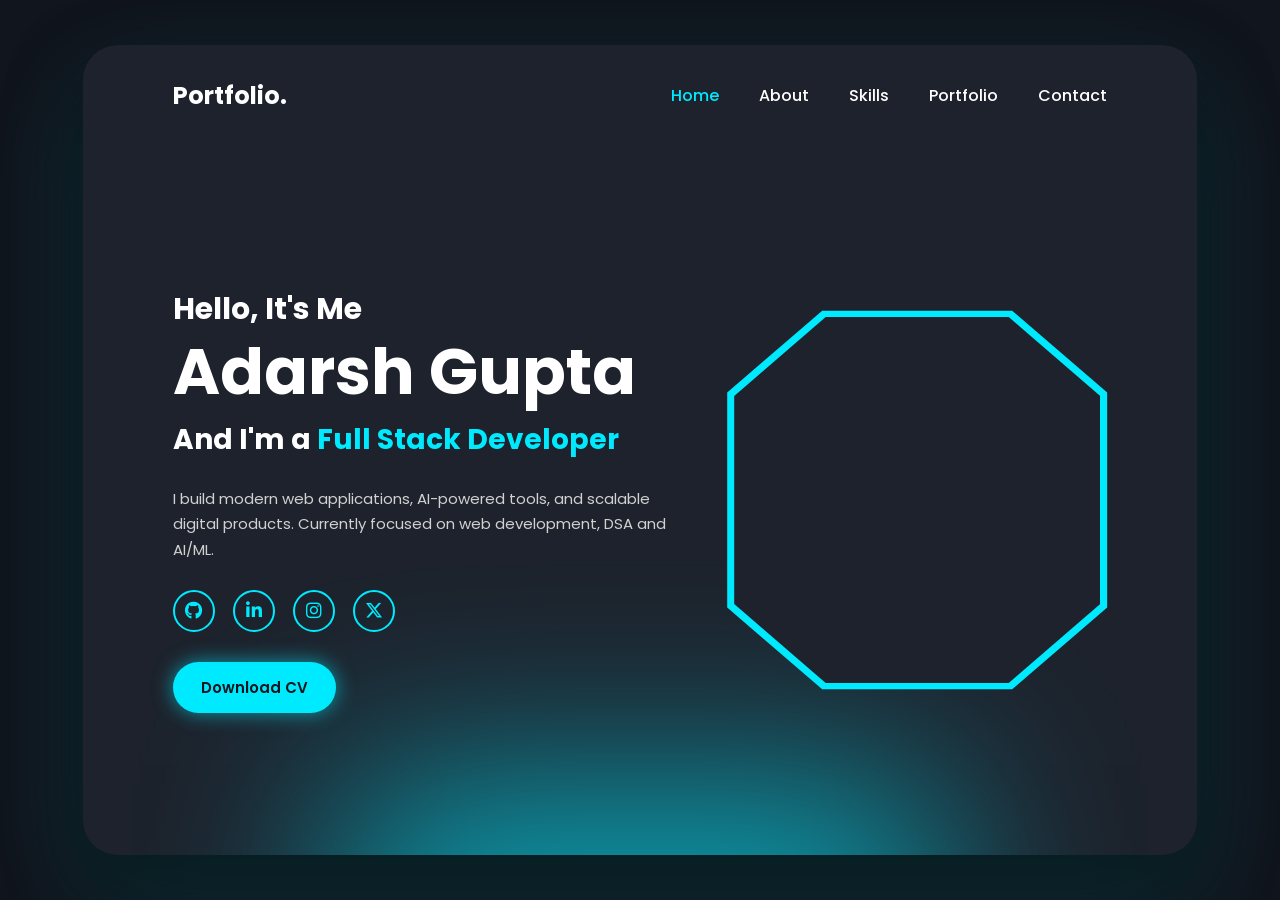
==== index.html @ 7b8e1232 "updated portfolio" ====
<!DOCTYPE html>
<html lang="en">
<head>
    <meta charset="UTF-8">
    <meta name="viewport" content="width=device-width, initial-scale=1.0">

    <title>Adarsh Gupta | Portfolio</title>

    <!-- Font Awesome -->
    <link
        rel="stylesheet"
        href="https://cdnjs.cloudflare.com/ajax/libs/font-awesome/6.5.2/css/all.min.css"
    >

    <!-- Google Font -->
    <link
        href="https://fonts.googleapis.com/css2?family=Poppins:wght@400;500;600;700;800&display=swap"
        rel="stylesheet"
    >

    <style>
        * {
            margin: 0;
            padding: 0;
            box-sizing: border-box;
            scroll-behavior: smooth;
        }

        body {
            font-family: "Poppins", sans-serif;
            background: #11151d;
            color: white;
        }

        /* Main container */

        .container {
            width: 87%;
            max-width: 1350px;
            min-height: 90vh;
            margin: 5vh auto;
            padding: 0 7%;
            border-radius: 35px;
            background: #1d222c;

            box-shadow:
                0 30px 70px rgba(0, 0, 0, 0.5),
                0 40px 100px rgba(0, 238, 255, 0.18);

            position: relative;
            overflow: hidden;
        }

        /* Cyan glow at bottom */

        .container::after {
            content: "";
            position: absolute;
            width: 600px;
            height: 250px;
            bottom: -180px;
            left: 50%;
            transform: translateX(-50%);
            background: #00eaff;
            filter: blur(100px);
            opacity: 0.65;
            pointer-events: none;
        }

        /* Navbar */

        header {
            height: 100px;
            display: flex;
            align-items: center;
            justify-content: space-between;
        }

        .logo {
            font-size: 24px;
            font-weight: 700;
        }

        nav {
            display: flex;
            gap: 40px;
        }

        nav a {
            color: white;
            text-decoration: none;
            font-size: 16px;
            font-weight: 500;
            transition: 0.3s;
        }

        nav a:hover,
        nav a.active {
            color: #00eaff;
        }

        /* Hero */

        .hero {
            min-height: calc(90vh - 100px);
            display: flex;
            align-items: center;
            justify-content: space-between;
            gap: 60px;
            position: relative;
            z-index: 2;
        }

        .hero-text {
            width: 55%;
        }

        .hero-text h3 {
            font-size: 30px;
            margin-bottom: 5px;
        }

        .hero-text h1 {
            font-size: clamp(45px, 5vw, 65px);
            line-height: 1.1;
            margin-bottom: 12px;
        }

        .hero-text h2 {
            font-size: 28px;
            margin-bottom: 25px;
        }

        .cyan {
            color: #00eaff;
        }

        .hero-text p {
            max-width: 600px;
            color: #d1d1d1;
            font-size: 15px;
            line-height: 1.7;
            margin-bottom: 28px;
        }

        /* Social icons */

        .social {
            display: flex;
            gap: 18px;
            margin-bottom: 30px;
        }

        .social a {
            width: 42px;
            height: 42px;
            border: 2px solid #00eaff;
            border-radius: 50%;

            display: flex;
            align-items: center;
            justify-content: center;

            color: #00eaff;
            text-decoration: none;
            font-size: 18px;

            transition: 0.3s;
        }

        .social a:hover {
            background: #00eaff;
            color: #11151d;
            box-shadow: 0 0 20px #00eaff;
            transform: translateY(-4px);
        }

        /* Button */

        .cv-btn {
            display: inline-block;
            padding: 14px 28px;

            border-radius: 30px;
            background: #00eaff;

            color: #11151d;
            text-decoration: none;

            font-weight: 600;
            font-size: 15px;

            box-shadow: 0 0 20px rgba(0, 234, 255, 0.6);

            transition: 0.3s;
        }

        .cv-btn:hover {
            transform: translateY(-3px);
            box-shadow: 0 0 35px rgba(0, 234, 255, 0.9);
        }

        /* Profile */

        .hero-image {
            width: 42%;
            display: flex;
            justify-content: center;
            align-items: center;
        }

        .hexagon {
            width: 380px;
            height: 430px;

            background: #00eaff;

            clip-path: polygon(
                25% 6%,
                75% 6%,
                100% 25%,
                100% 75%,
                75% 94%,
                25% 94%,
                0 75%,
                0 25%
            );

            display: flex;
            justify-content: center;
            align-items: center;

            filter:
                drop-shadow(0 0 15px #00eaff)
                drop-shadow(0 0 35px #00eaff);

            position: relative;
        }

        .hexagon::before {
            content: "";
            position: absolute;
            inset: 7px;

            background: #1d222c;

            clip-path: inherit;
        }

        .hexagon img {
            width: 95%;
            height: 95%;

            object-fit: cover;

            position: relative;
            z-index: 2;

            clip-path: polygon(
                25% 6%,
                75% 6%,
                100% 25%,
                100% 75%,
                75% 94%,
                25% 94%,
                0 75%,
                0 25%
            );
        }

        /* Mobile */

        @media (max-width: 900px) {

            .container {
                width: 94%;
                padding: 0 6%;
                margin: 3vh auto;
            }

            header {
                height: 80px;
            }

            nav {
                gap: 15px;
            }

            nav a {
                font-size: 13px;
            }

            .hero {
                flex-direction: column-reverse;
                justify-content: center;
                text-align: center;
                padding: 40px 0;
            }

            .hero-text {
                width: 100%;
            }

            .hero-image {
                width: 100%;
            }

            .hexagon {
                width: 280px;
                height: 320px;
            }

            .social {
                justify-content: center;
            }

            .hero-text h3 {
                font-size: 24px;
            }

            .hero-text h2 {
                font-size: 22px;
            }
        }

        @media (max-width: 550px) {

            .container {
                min-height: 94vh;
                border-radius: 25px;
            }

            .logo {
                font-size: 20px;
            }

            nav {
                display: none;
            }

            .hero {
                min-height: calc(94vh - 80px);
            }

            .hexagon {
                width: 230px;
                height: 270px;
            }

            .hero-text h1 {
                font-size: 40px;
            }

            .hero-text h3 {
                font-size: 20px;
            }

            .hero-text h2 {
                font-size: 19px;
            }

            .hero-text p {
                font-size: 13px;
            }
        }
    </style>
</head>

<body>

    <div class="container">

        <!-- NAVBAR -->

        <header>
            <div class="logo">
                Portfolio.
            </div>

            <nav>
                <a href="#" class="active">Home</a>
                <a href="#about">About</a>
                <a href="#skills">Skills</a>
                <a href="#portfolio">Portfolio</a>
                <a href="#contact">Contact</a>
            </nav>
        </header>


        <!-- HERO -->

        <section class="hero">

            <div class="hero-text">

                <h3>Hello, It's Me</h3>

                <h1>Adarsh Gupta</h1>

                <h2>
                    And I'm a
                    <span class="cyan">Full Stack Developer</span>
                </h2>

                <p>
                    I build modern web applications, AI-powered tools,
                    and scalable digital products. Currently focused on
                    web development, DSA and AI/ML.
                </p>


                <!-- SOCIAL -->

                <div class="social">

                    <a href="#" target="_blank">
                        <i class="fa-brands fa-github"></i>
                    </a>

                    <a href="#" target="_blank">
                        <i class="fa-brands fa-linkedin-in"></i>
                    </a>

                    <a href="#" target="_blank">
                        <i class="fa-brands fa-instagram"></i>
                    </a>

                    <a href="#" target="_blank">
                        <i class="fa-brands fa-x-twitter"></i>
                    </a>

                </div>


                <!-- CV -->

                <a href="resume.pdf" class="cv-btn" download>
                    Download CV
                </a>

            </div>


            <!-- PROFILE IMAGE -->

            <div class="hero-image">

                <div class="hexagon">

                    <img
                        src="profile.png"
                        alt="Adarsh Gupta"
                    >

                </div>

            </div>

        </section>

    </div>

</body>
</html>
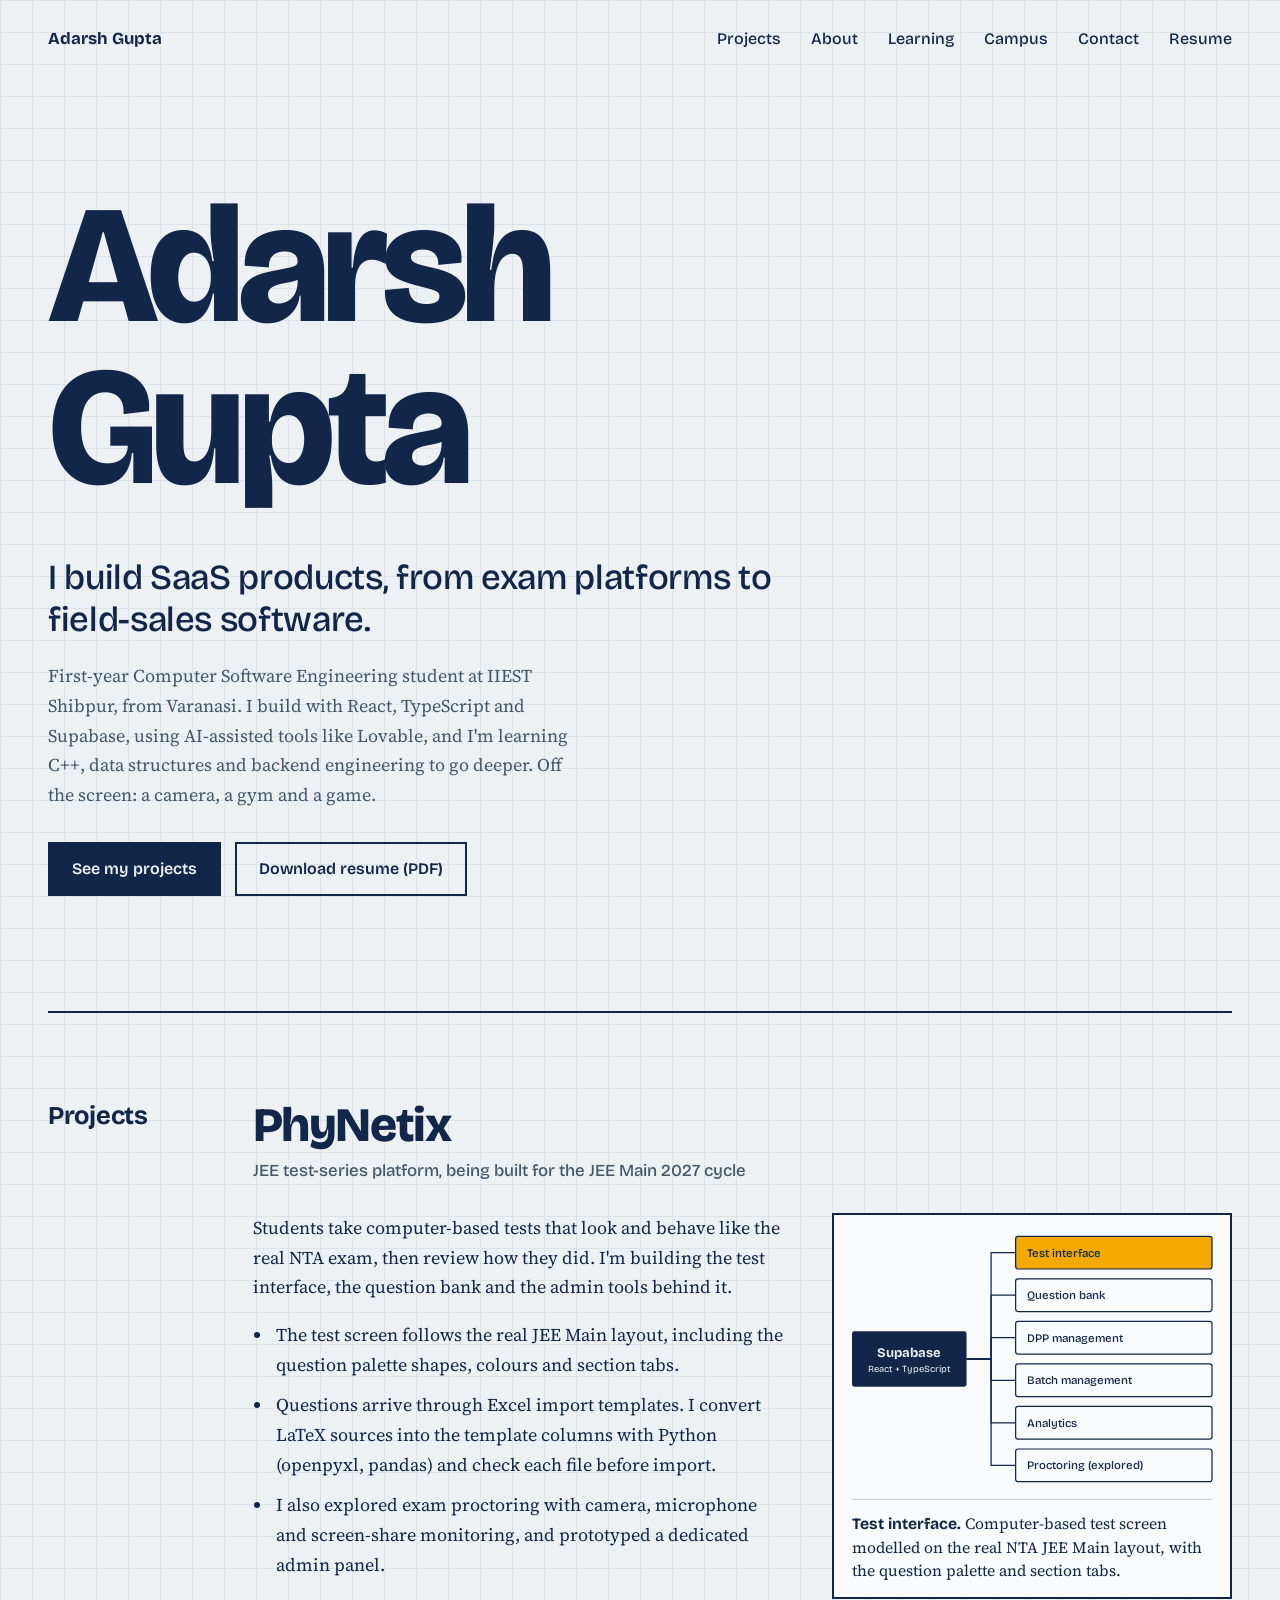
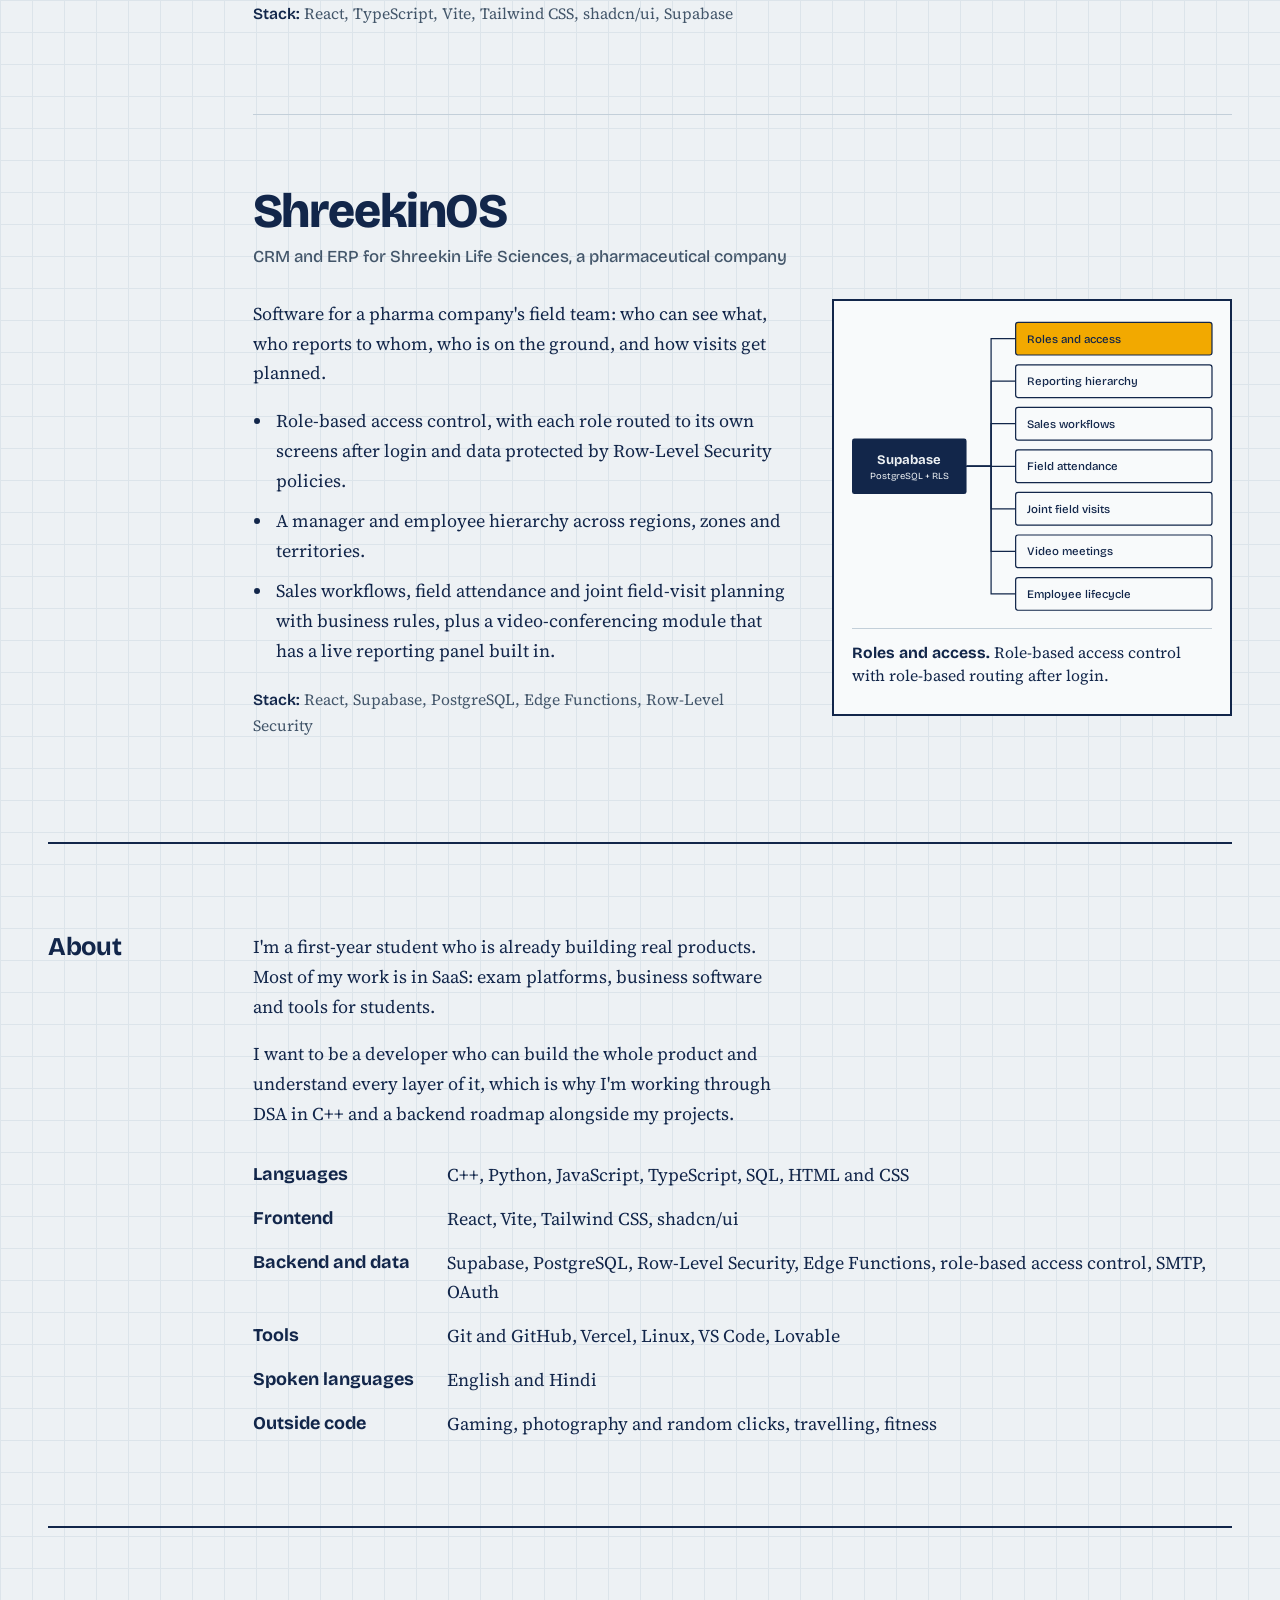
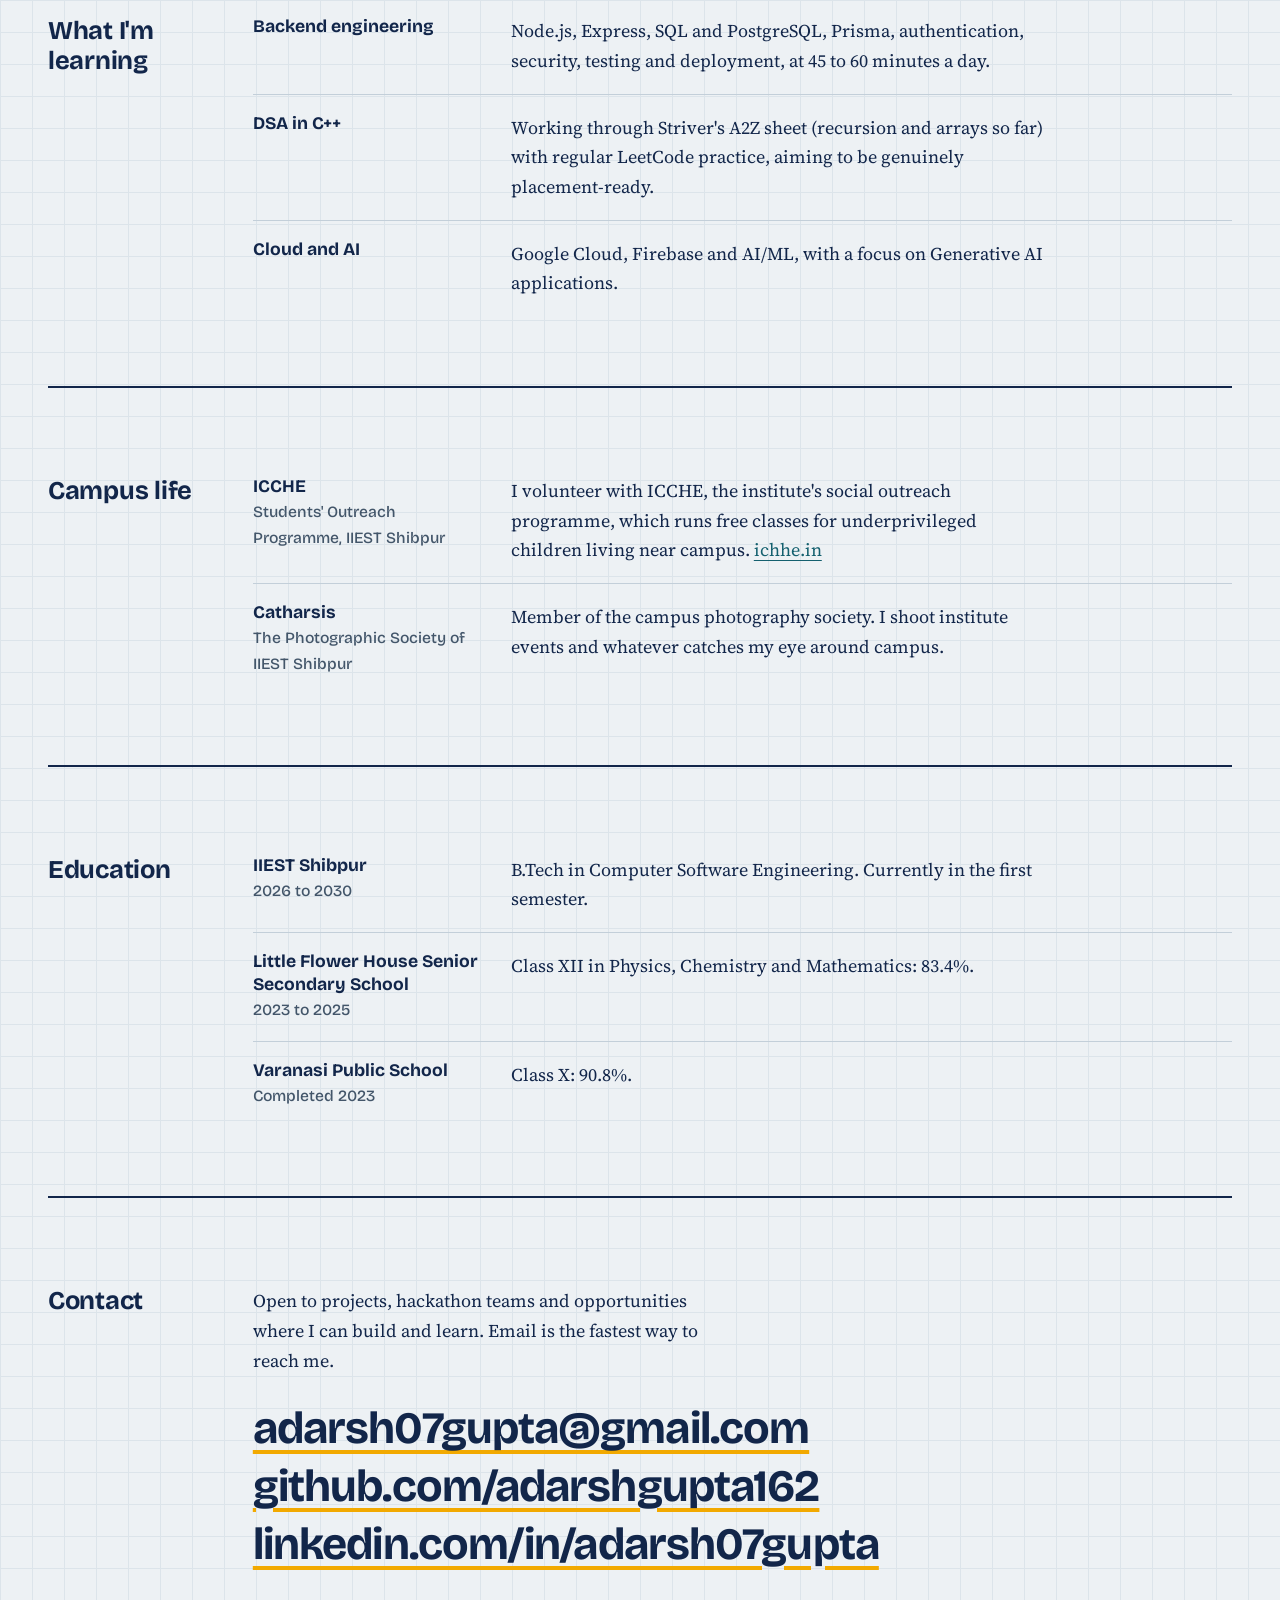
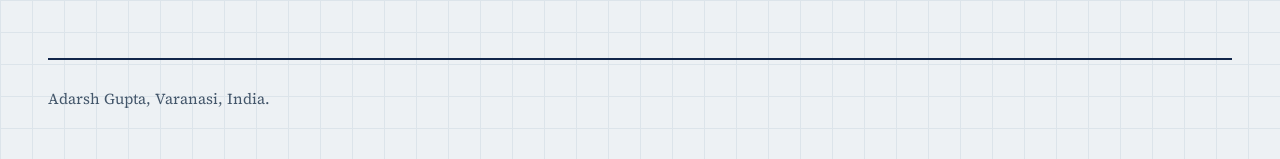
==== commit b2425222: "Update index.html" ====
--- a/index.html
+++ b/index.html
@@ -1,464 +1,391 @@
 <!DOCTYPE html>
 <html lang="en">
 <head>
-    <meta charset="UTF-8">
-    <meta name="viewport" content="width=device-width, initial-scale=1.0">
-
-    <title>Adarsh Gupta | Portfolio</title>
-
-    <!-- Font Awesome -->
-    <link
-        rel="stylesheet"
-        href="https://cdnjs.cloudflare.com/ajax/libs/font-awesome/6.5.2/css/all.min.css"
-    >
-
-    <!-- Google Font -->
-    <link
-        href="https://fonts.googleapis.com/css2?family=Poppins:wght@400;500;600;700;800&display=swap"
-        rel="stylesheet"
-    >
-
-    <style>
-        * {
-            margin: 0;
-            padding: 0;
-            box-sizing: border-box;
-            scroll-behavior: smooth;
-        }
-
-        body {
-            font-family: "Poppins", sans-serif;
-            background: #11151d;
-            color: white;
-        }
-
-        /* Main container */
-
-        .container {
-            width: 87%;
-            max-width: 1350px;
-            min-height: 90vh;
-            margin: 5vh auto;
-            padding: 0 7%;
-            border-radius: 35px;
-            background: #1d222c;
-
-            box-shadow:
-                0 30px 70px rgba(0, 0, 0, 0.5),
-                0 40px 100px rgba(0, 238, 255, 0.18);
-
-            position: relative;
-            overflow: hidden;
-        }
-
-        /* Cyan glow at bottom */
-
-        .container::after {
-            content: "";
-            position: absolute;
-            width: 600px;
-            height: 250px;
-            bottom: -180px;
-            left: 50%;
-            transform: translateX(-50%);
-            background: #00eaff;
-            filter: blur(100px);
-            opacity: 0.65;
-            pointer-events: none;
-        }
-
-        /* Navbar */
-
-        header {
-            height: 100px;
-            display: flex;
-            align-items: center;
-            justify-content: space-between;
-        }
-
-        .logo {
-            font-size: 24px;
-            font-weight: 700;
-        }
-
-        nav {
-            display: flex;
-            gap: 40px;
-        }
-
-        nav a {
-            color: white;
-            text-decoration: none;
-            font-size: 16px;
-            font-weight: 500;
-            transition: 0.3s;
-        }
-
-        nav a:hover,
-        nav a.active {
-            color: #00eaff;
-        }
-
-        /* Hero */
-
-        .hero {
-            min-height: calc(90vh - 100px);
-            display: flex;
-            align-items: center;
-            justify-content: space-between;
-            gap: 60px;
-            position: relative;
-            z-index: 2;
-        }
-
-        .hero-text {
-            width: 55%;
-        }
-
-        .hero-text h3 {
-            font-size: 30px;
-            margin-bottom: 5px;
-        }
-
-        .hero-text h1 {
-            font-size: clamp(45px, 5vw, 65px);
-            line-height: 1.1;
-            margin-bottom: 12px;
-        }
-
-        .hero-text h2 {
-            font-size: 28px;
-            margin-bottom: 25px;
-        }
-
-        .cyan {
-            color: #00eaff;
-        }
-
-        .hero-text p {
-            max-width: 600px;
-            color: #d1d1d1;
-            font-size: 15px;
-            line-height: 1.7;
-            margin-bottom: 28px;
-        }
-
-        /* Social icons */
-
-        .social {
-            display: flex;
-            gap: 18px;
-            margin-bottom: 30px;
-        }
-
-        .social a {
-            width: 42px;
-            height: 42px;
-            border: 2px solid #00eaff;
-            border-radius: 50%;
-
-            display: flex;
-            align-items: center;
-            justify-content: center;
-
-            color: #00eaff;
-            text-decoration: none;
-            font-size: 18px;
-
-            transition: 0.3s;
-        }
-
-        .social a:hover {
-            background: #00eaff;
-            color: #11151d;
-            box-shadow: 0 0 20px #00eaff;
-            transform: translateY(-4px);
-        }
-
-        /* Button */
-
-        .cv-btn {
-            display: inline-block;
-            padding: 14px 28px;
-
-            border-radius: 30px;
-            background: #00eaff;
-
-            color: #11151d;
-            text-decoration: none;
-
-            font-weight: 600;
-            font-size: 15px;
-
-            box-shadow: 0 0 20px rgba(0, 234, 255, 0.6);
-
-            transition: 0.3s;
-        }
-
-        .cv-btn:hover {
-            transform: translateY(-3px);
-            box-shadow: 0 0 35px rgba(0, 234, 255, 0.9);
-        }
-
-        /* Profile */
-
-        .hero-image {
-            width: 42%;
-            display: flex;
-            justify-content: center;
-            align-items: center;
-        }
-
-        .hexagon {
-            width: 380px;
-            height: 430px;
-
-            background: #00eaff;
-
-            clip-path: polygon(
-                25% 6%,
-                75% 6%,
-                100% 25%,
-                100% 75%,
-                75% 94%,
-                25% 94%,
-                0 75%,
-                0 25%
-            );
-
-            display: flex;
-            justify-content: center;
-            align-items: center;
-
-            filter:
-                drop-shadow(0 0 15px #00eaff)
-                drop-shadow(0 0 35px #00eaff);
-
-            position: relative;
-        }
-
-        .hexagon::before {
-            content: "";
-            position: absolute;
-            inset: 7px;
-
-            background: #1d222c;
-
-            clip-path: inherit;
-        }
-
-        .hexagon img {
-            width: 95%;
-            height: 95%;
-
-            object-fit: cover;
-
-            position: relative;
-            z-index: 2;
-
-            clip-path: polygon(
-                25% 6%,
-                75% 6%,
-                100% 25%,
-                100% 75%,
-                75% 94%,
-                25% 94%,
-                0 75%,
-                0 25%
-            );
-        }
-
-        /* Mobile */
-
-        @media (max-width: 900px) {
-
-            .container {
-                width: 94%;
-                padding: 0 6%;
-                margin: 3vh auto;
-            }
-
-            header {
-                height: 80px;
-            }
-
-            nav {
-                gap: 15px;
-            }
-
-            nav a {
-                font-size: 13px;
-            }
-
-            .hero {
-                flex-direction: column-reverse;
-                justify-content: center;
-                text-align: center;
-                padding: 40px 0;
-            }
-
-            .hero-text {
-                width: 100%;
-            }
-
-            .hero-image {
-                width: 100%;
-            }
-
-            .hexagon {
-                width: 280px;
-                height: 320px;
-            }
-
-            .social {
-                justify-content: center;
-            }
-
-            .hero-text h3 {
-                font-size: 24px;
-            }
-
-            .hero-text h2 {
-                font-size: 22px;
-            }
-        }
-
-        @media (max-width: 550px) {
-
-            .container {
-                min-height: 94vh;
-                border-radius: 25px;
-            }
-
-            .logo {
-                font-size: 20px;
-            }
-
-            nav {
-                display: none;
-            }
-
-            .hero {
-                min-height: calc(94vh - 80px);
-            }
-
-            .hexagon {
-                width: 230px;
-                height: 270px;
-            }
-
-            .hero-text h1 {
-                font-size: 40px;
-            }
-
-            .hero-text h3 {
-                font-size: 20px;
-            }
-
-            .hero-text h2 {
-                font-size: 19px;
-            }
-
-            .hero-text p {
-                font-size: 13px;
-            }
-        }
-    </style>
+<meta charset="utf-8">
+<meta name="viewport" content="width=device-width, initial-scale=1">
+<title>Adarsh Gupta | Software developer and SaaS builder</title>
+<meta name="description" content="Adarsh Gupta is a Computer Software Engineering student at IIEST Shibpur who builds SaaS products with React, TypeScript and Supabase.">
+<meta property="og:title" content="Adarsh Gupta | Software developer and SaaS builder">
+<meta property="og:description" content="Exam platforms, field-sales software and campus tools, built with React, TypeScript and Supabase.">
+<meta name="theme-color" content="#EDF1F4">
+<link rel="preconnect" href="https://fonts.googleapis.com">
+<link rel="preconnect" href="https://fonts.gstatic.com" crossorigin>
+<link href="https://fonts.googleapis.com/css2?family=Bricolage+Grotesque:opsz,wght@12..96,300..800&family=Source+Serif+4:ital,opsz,wght@0,8..60,400..700;1,8..60,400&display=swap" rel="stylesheet">
+<style>
+  :root {
+    --paper: #EDF1F4;
+    --paper-2: #F8FAFB;
+    --ink: #12264A;
+    --muted: #43566A;
+    --rule: #C3CFD9;
+    --grid: #DCE4EA;
+    --marigold: #F2A900;
+    --ganga: #14606F;
+    --display: 'Bricolage Grotesque', 'Helvetica Neue', Arial, sans-serif;
+    --body: 'Source Serif 4', Georgia, 'Times New Roman', serif;
+  }
+
+  * { box-sizing: border-box; }
+  html { scroll-behavior: smooth; }
+  @media (prefers-reduced-motion: reduce) { html { scroll-behavior: auto; } }
+
+  body {
+    margin: 0;
+    background-color: var(--paper);
+    background-image:
+      linear-gradient(var(--grid) 1px, transparent 1px),
+      linear-gradient(90deg, var(--grid) 1px, transparent 1px);
+    background-size: 32px 32px;
+    color: var(--ink);
+    font-family: var(--body);
+    font-size: 1.125rem;
+    line-height: 1.65;
+    -webkit-font-smoothing: antialiased;
+  }
+
+  a { color: var(--ganga); text-underline-offset: 0.2em; text-decoration-thickness: 1px; }
+  a:hover { text-decoration-thickness: 2px; }
+  :focus-visible { outline: 3px solid var(--ink); outline-offset: 3px; }
+
+  .skip {
+    position: absolute; left: 12px; top: -60px; z-index: 10;
+    background: var(--ink); color: var(--paper); padding: 10px 16px; font-family: var(--display);
+  }
+  .skip:focus { top: 12px; }
+
+  .wrap { max-width: 1280px; margin: 0 auto; padding-inline: clamp(20px, 5vw, 48px); }
+
+  /* Header */
+  .top { display: flex; justify-content: space-between; align-items: baseline; gap: 24px; padding-block: 22px; flex-wrap: wrap; }
+  .top .mark { font-family: var(--display); font-weight: 700; font-size: 1.05rem; color: var(--ink); text-decoration: none; }
+  .top nav { display: flex; gap: clamp(14px, 3vw, 30px); flex-wrap: wrap; }
+  .top nav a { font-family: var(--display); font-weight: 500; font-size: 1rem; color: var(--ink); text-decoration: none; padding-block: 4px; border-bottom: 2px solid transparent; }
+  .top nav a:hover { border-bottom-color: var(--marigold); }
+
+  /* Hero */
+  .hero { padding-block: clamp(40px, 9vw, 110px) clamp(56px, 9vw, 120px); }
+  h1 {
+    margin: 0; font-family: var(--display); font-weight: 800;
+    font-size: clamp(3.6rem, 14.5vw, 10.5rem); line-height: 0.9; letter-spacing: -0.04em;
+  }
+  h1 .line { display: block; overflow: hidden; padding-bottom: 0.06em; }
+  h1 .line span { display: block; animation: rise 0.9s cubic-bezier(.2,.8,.2,1) both; }
+  h1 .line:nth-child(2) span { animation-delay: 0.12s; }
+  @keyframes rise { from { transform: translateY(105%); } to { transform: none; } }
+  @media (prefers-reduced-motion: reduce) { h1 .line span { animation: none; } }
+
+  .lede { max-width: 34ch; margin: clamp(28px, 4vw, 44px) 0 0; font-family: var(--display); font-weight: 500; font-size: clamp(1.5rem, 3.4vw, 2.2rem); line-height: 1.2; letter-spacing: -0.01em; }
+  .sub { max-width: 60ch; margin: 20px 0 0; color: var(--muted); }
+  .actions { display: flex; gap: 14px; flex-wrap: wrap; margin-top: 32px; }
+  .btn { font-family: var(--display); font-weight: 600; font-size: 1rem; padding: 12px 22px; text-decoration: none; border: 2px solid var(--ink); }
+  .btn.solid { background: var(--ink); color: var(--paper); }
+  .btn.solid:hover { background: var(--marigold); color: var(--ink); border-color: var(--ink); }
+  .btn.line { background: transparent; color: var(--ink); }
+  .btn.line:hover { background: var(--paper-2); }
+
+  /* Sections */
+  .sec { display: grid; grid-template-columns: 160px minmax(0, 1fr); gap: clamp(24px, 3.5vw, 48px); padding-block: clamp(48px, 7vw, 88px); border-top: 2px solid var(--ink); }
+  h2 { margin: 0; font-family: var(--display); font-weight: 700; font-size: 1.6rem; line-height: 1.15; letter-spacing: -0.01em; }
+  @media (max-width: 820px) { .sec { grid-template-columns: 1fr; gap: 20px; } }
+
+  /* Projects */
+  .proj + .proj { margin-top: clamp(40px, 6vw, 72px); padding-top: clamp(40px, 6vw, 72px); border-top: 1px solid var(--rule); }
+  .proj-head h3 { margin: 0; font-family: var(--display); font-weight: 800; font-size: clamp(2rem, 4.5vw, 3rem); line-height: 1; letter-spacing: -0.03em; }
+  .proj-head p { margin: 8px 0 0; font-family: var(--display); font-weight: 500; color: var(--muted); font-size: 1.05rem; }
+  .proj-body { display: grid; grid-template-columns: minmax(0, 1fr) minmax(0, 400px); gap: clamp(28px, 3.5vw, 44px); margin-top: 28px; align-items: start; }
+  @media (max-width: 1100px) { .proj-body { grid-template-columns: 1fr; } .map { max-width: 480px; } }
+  .proj-body p { margin: 0 0 1em; max-width: 60ch; }
+  .proj-body ul.points { margin: 0 0 1.2em; padding-left: 1.1em; max-width: 60ch; }
+  .proj-body ul.points li { margin-bottom: 0.6em; padding-left: 0.2em; }
+  .stack { font-size: 0.98rem; color: var(--muted); margin: 0; }
+  .stack b { font-family: var(--display); font-weight: 600; color: var(--ink); }
+
+  /* Module maps */
+  .map { margin: 0; background: var(--paper-2); border: 2px solid var(--ink); padding: 18px 18px 14px; }
+  .map svg { display: block; width: 100%; height: auto; overflow: visible; }
+  .map .link { fill: none; stroke: var(--ink); stroke-width: 1.5; }
+  .map .core rect { fill: var(--ink); }
+  .map .core text { fill: var(--paper); font-family: var(--display); }
+  .map .mod { cursor: pointer; }
+  .map .mod rect { fill: var(--paper-2); stroke: var(--ink); stroke-width: 1.5; }
+  .map .mod text { fill: var(--ink); font-family: var(--display); font-weight: 500; font-size: 14px; pointer-events: none; }
+  .map .mod:hover rect { fill: #FFF1CC; }
+  .map .mod[aria-pressed="true"] rect { fill: var(--marigold); }
+  .map .mod:focus-visible { outline: none; }
+  .map .mod:focus-visible rect { stroke-width: 4; }
+  .map-note { margin: 14px 0 0; padding-top: 12px; border-top: 1px solid var(--rule); font-size: 0.98rem; line-height: 1.5; min-height: 4.6em; }
+  .map-note b { font-family: var(--display); font-weight: 700; }
+  .map-list { margin: 0; padding-left: 1.1em; font-size: 0.98rem; }
+  .map.enhanced .map-list { display: none; }
+
+  /* About */
+  .about p { margin: 0 0 1em; max-width: 60ch; }
+  dl.facts { margin: 32px 0 0; display: grid; grid-template-columns: minmax(120px, 170px) minmax(0, 1fr); gap: 14px 24px; }
+  dl.facts dt { font-family: var(--display); font-weight: 700; }
+  dl.facts dd { margin: 0; }
+  @media (max-width: 560px) { dl.facts { grid-template-columns: 1fr; gap: 2px; } dl.facts dd { margin-bottom: 14px; } }
+
+  /* Learning + Education */
+  .rows { list-style: none; margin: 0; padding: 0; }
+  .rows li { display: grid; grid-template-columns: minmax(150px, 230px) minmax(0, 1fr); gap: 8px 28px; padding-block: 18px; border-bottom: 1px solid var(--rule); }
+  .rows li:first-child { padding-top: 0; }
+  .rows li:last-child { border-bottom: 0; padding-bottom: 0; }
+  .rows h3 { margin: 0; font-family: var(--display); font-weight: 700; font-size: 1.1rem; line-height: 1.3; }
+  .rows p { margin: 0; max-width: 60ch; }
+  .rows .when { display: block; font-family: var(--display); font-weight: 500; color: var(--muted); font-size: 0.98rem; }
+  @media (max-width: 640px) { .rows li { grid-template-columns: 1fr; } }
+  .edu-block + .edu-block { margin-top: 0; }
+
+  /* Contact */
+  .contact p { margin: 0 0 28px; max-width: 50ch; }
+  .contact ul { list-style: none; margin: 0; padding: 0; display: grid; gap: 6px; }
+  .contact a { font-family: var(--display); font-weight: 700; font-size: clamp(1.6rem, 4.6vw, 2.8rem); letter-spacing: -0.02em; line-height: 1.15; color: var(--ink); text-decoration-color: var(--marigold); text-decoration-thickness: 4px; text-underline-offset: 0.16em; overflow-wrap: anywhere; }
+  .contact a:hover { color: var(--ganga); }
+
+  footer { border-top: 2px solid var(--ink); padding-block: 26px 48px; color: var(--muted); font-size: 0.95rem; }
+</style>
 </head>
-
 <body>
-
-    <div class="container">
-
-        <!-- NAVBAR -->
-
-        <header>
-            <div class="logo">
-                Portfolio.
+<a class="skip" href="#main">Skip to content</a>
+
+<div class="wrap">
+  <header class="top">
+    <a class="mark" href="#top">Adarsh Gupta</a>
+    <nav aria-label="Primary">
+      <a href="#projects">Projects</a>
+      <a href="#about">About</a>
+      <a href="#learning">Learning</a>
+      <a href="#campus">Campus</a>
+      <a href="#contact">Contact</a>
+      <a href="Adarsh_Gupta_Resume.pdf">Resume</a>
+    </nav>
+  </header>
+
+  <main id="main">
+    <section class="hero" id="top">
+      <h1 aria-label="Adarsh Gupta">
+        <span class="line" aria-hidden="true"><span>Adarsh</span></span>
+        <span class="line" aria-hidden="true"><span>Gupta</span></span>
+      </h1>
+      <p class="lede">I build SaaS products, from exam platforms to field-sales software.</p>
+      <p class="sub">First-year Computer Software Engineering student at IIEST Shibpur, from Varanasi. I build with React, TypeScript and Supabase, using AI-assisted tools like Lovable, and I'm learning C++, data structures and backend engineering to go deeper. Off the screen: a camera, a gym and a game.</p>
+      <div class="actions">
+        <a class="btn solid" href="#projects">See my projects</a>
+        <a class="btn line" href="Adarsh_Gupta_Resume.pdf">Download resume (PDF)</a>
+      </div>
+    </section>
+
+    <section class="sec" id="projects" aria-labelledby="h-projects">
+      <h2 id="h-projects">Projects</h2>
+      <div>
+
+        <article class="proj">
+          <header class="proj-head">
+            <h3>PhyNetix</h3>
+            <p>JEE test-series platform, being built for the JEE Main 2027 cycle</p>
+          </header>
+          <div class="proj-body">
+            <div>
+              <p>Students take computer-based tests that look and behave like the real NTA exam, then review how they did. I'm building the test interface, the question bank and the admin tools behind it.</p>
+              <ul class="points">
+                <li>The test screen follows the real JEE Main layout, including the question palette shapes, colours and section tabs.</li>
+                <li>Questions arrive through Excel import templates. I convert LaTeX sources into the template columns with Python (openpyxl, pandas) and check each file before import.</li>
+                <li>I also explored exam proctoring with camera, microphone and screen-share monitoring, and prototyped a dedicated admin panel.</li>
+              </ul>
+              <p class="stack"><b>Stack:</b> React, TypeScript, Vite, Tailwind CSS, shadcn/ui, Supabase</p>
             </div>
-
-            <nav>
-                <a href="#" class="active">Home</a>
-                <a href="#about">About</a>
-                <a href="#skills">Skills</a>
-                <a href="#portfolio">Portfolio</a>
-                <a href="#contact">Contact</a>
-            </nav>
-        </header>
-
-
-        <!-- HERO -->
-
-        <section class="hero">
-
-            <div class="hero-text">
-
-                <h3>Hello, It's Me</h3>
-
-                <h1>Adarsh Gupta</h1>
-
-                <h2>
-                    And I'm a
-                    <span class="cyan">Full Stack Developer</span>
-                </h2>
-
-                <p>
-                    I build modern web applications, AI-powered tools,
-                    and scalable digital products. Currently focused on
-                    web development, DSA and AI/ML.
-                </p>
-
-
-                <!-- SOCIAL -->
-
-                <div class="social">
-
-                    <a href="#" target="_blank">
-                        <i class="fa-brands fa-github"></i>
-                    </a>
-
-                    <a href="#" target="_blank">
-                        <i class="fa-brands fa-linkedin-in"></i>
-                    </a>
-
-                    <a href="#" target="_blank">
-                        <i class="fa-brands fa-instagram"></i>
-                    </a>
-
-                    <a href="#" target="_blank">
-                        <i class="fa-brands fa-x-twitter"></i>
-                    </a>
-
-                </div>
-
-
-                <!-- CV -->
-
-                <a href="resume.pdf" class="cv-btn" download>
-                    Download CV
-                </a>
-
+            <figure class="map" data-core="Supabase" data-sub="React + TypeScript" aria-label="Module map for PhyNetix">
+              <ul class="map-list">
+                <li data-name="Test interface">Computer-based test screen modelled on the real NTA JEE Main layout, with the question palette and section tabs.</li>
+                <li data-name="Question bank">Questions are bulk-imported from Excel templates covering Physics, Chemistry and Mathematics.</li>
+                <li data-name="DPP management">Management of daily practice problems (DPPs).</li>
+                <li data-name="Batch management">Organises students into batches.</li>
+                <li data-name="Analytics">Performance analytics built from test attempts.</li>
+                <li data-name="Proctoring (explored)">Explored camera, microphone and screen-share monitoring with event logging for exams.</li>
+              </ul>
+              <figcaption class="map-note"></figcaption>
+            </figure>
+          </div>
+        </article>
+
+        <article class="proj">
+          <header class="proj-head">
+            <h3>ShreekinOS</h3>
+            <p>CRM and ERP for Shreekin Life Sciences, a pharmaceutical company</p>
+          </header>
+          <div class="proj-body">
+            <div>
+              <p>Software for a pharma company's field team: who can see what, who reports to whom, who is on the ground, and how visits get planned.</p>
+              <ul class="points">
+                <li>Role-based access control, with each role routed to its own screens after login and data protected by Row-Level Security policies.</li>
+                <li>A manager and employee hierarchy across regions, zones and territories.</li>
+                <li>Sales workflows, field attendance and joint field-visit planning with business rules, plus a video-conferencing module that has a live reporting panel built in.</li>
+              </ul>
+              <p class="stack"><b>Stack:</b> React, Supabase, PostgreSQL, Edge Functions, Row-Level Security</p>
             </div>
-
-
-            <!-- PROFILE IMAGE -->
-
-            <div class="hero-image">
-
-                <div class="hexagon">
-
-                    <img
-                        src="profile.png"
-                        alt="Adarsh Gupta"
-                    >
-
-                </div>
-
-            </div>
-
-        </section>
-
-    </div>
-
+            <figure class="map" data-core="Supabase" data-sub="PostgreSQL + RLS" aria-label="Module map for ShreekinOS">
+              <ul class="map-list">
+                <li data-name="Roles and access">Role-based access control with role-based routing after login.</li>
+                <li data-name="Reporting hierarchy">Managers and employees organised across regions, zones and territories.</li>
+                <li data-name="Sales workflows">Sales workflows for field representatives.</li>
+                <li data-name="Field attendance">Attendance tracking for field employees.</li>
+                <li data-name="Joint field visits">Planning of joint visits between managers and field staff, with business rules.</li>
+                <li data-name="Video meetings">Video-conferencing module with an embedded real-time reporting panel.</li>
+                <li data-name="Employee lifecycle">Employee lifecycle features, including termination.</li>
+              </ul>
+              <figcaption class="map-note"></figcaption>
+            </figure>
+          </div>
+        </article>
+
+      </div>
+    </section>
+
+    <section class="sec about" id="about" aria-labelledby="h-about">
+      <h2 id="h-about">About</h2>
+      <div>
+        <p>I'm a first-year student who is already building real products. Most of my work is in SaaS: exam platforms, business software and tools for students.</p>
+        <p>I want to be a developer who can build the whole product and understand every layer of it, which is why I'm working through DSA in C++ and a backend roadmap alongside my projects.</p>
+        <dl class="facts">
+          <dt>Languages</dt><dd>C++, Python, JavaScript, TypeScript, SQL, HTML and CSS</dd>
+          <dt>Frontend</dt><dd>React, Vite, Tailwind CSS, shadcn/ui</dd>
+          <dt>Backend and data</dt><dd>Supabase, PostgreSQL, Row-Level Security, Edge Functions, role-based access control, SMTP, OAuth</dd>
+          <dt>Tools</dt><dd>Git and GitHub, Vercel, Linux, VS Code, Lovable</dd>
+          <dt>Spoken languages</dt><dd>English and Hindi</dd>
+          <dt>Outside code</dt><dd>Gaming, photography and random clicks, travelling, fitness</dd>
+        </dl>
+      </div>
+    </section>
+
+    <section class="sec" id="learning" aria-labelledby="h-learning">
+      <h2 id="h-learning">What I'm learning</h2>
+      <ul class="rows">
+        <li>
+          <h3>Backend engineering</h3>
+          <p>Node.js, Express, SQL and PostgreSQL, Prisma, authentication, security, testing and deployment, at 45 to 60 minutes a day.</p>
+        </li>
+        <li>
+          <h3>DSA in C++</h3>
+          <p>Working through Striver's A2Z sheet (recursion and arrays so far) with regular LeetCode practice, aiming to be genuinely placement-ready.</p>
+        </li>
+        <li>
+          <h3>Cloud and AI</h3>
+          <p>Google Cloud, Firebase and AI/ML, with a focus on Generative AI applications.</p>
+        </li>
+      </ul>
+    </section>
+
+    <section class="sec" id="campus" aria-labelledby="h-campus">
+      <h2 id="h-campus">Campus life</h2>
+      <ul class="rows">
+        <li>
+          <div><h3>ICCHE</h3><span class="when">Students' Outreach Programme, IIEST Shibpur</span></div>
+          <p>I volunteer with ICCHE, the institute's social outreach programme, which runs free classes for underprivileged children living near campus. <a href="https://www.icche.in/" rel="noopener">ichhe.in</a></p>
+        </li>
+        <li>
+          <div><h3>Catharsis</h3><span class="when">The Photographic Society of IIEST Shibpur</span></div>
+          <p>Member of the campus photography society. I shoot institute events and whatever catches my eye around campus.</p>
+        </li>
+      </ul>
+    </section>
+
+    <section class="sec" id="education" aria-labelledby="h-edu">
+      <h2 id="h-edu">Education</h2>
+      <ul class="rows">
+        <li>
+          <div><h3>IIEST Shibpur</h3><span class="when">2026 to 2030</span></div>
+          <p>B.Tech in Computer Software Engineering. Currently in the first semester.</p>
+        </li>
+        <li>
+          <div><h3>Little Flower House Senior Secondary School</h3><span class="when">2023 to 2025</span></div>
+          <p>Class XII in Physics, Chemistry and Mathematics: 83.4%.</p>
+        </li>
+        <li>
+          <div><h3>Varanasi Public School</h3><span class="when">Completed 2023</span></div>
+          <p>Class X: 90.8%.</p>
+        </li>
+      </ul>
+    </section>
+
+    <section class="sec contact" id="contact" aria-labelledby="h-contact">
+      <h2 id="h-contact">Contact</h2>
+      <div>
+        <p>Open to projects, hackathon teams and opportunities where I can build and learn. Email is the fastest way to reach me.</p>
+        <ul>
+          <li><a href="mailto:adarsh07gupta@gmail.com">adarsh07gupta@gmail.com</a></li>
+          <li><a href="https://github.com/adarshgupta162" rel="noopener">github.com/adarshgupta162</a></li>
+          <li><a href="https://www.linkedin.com/in/adarsh07gupta" rel="noopener">linkedin.com/in/adarsh07gupta</a></li>
+        </ul>
+      </div>
+    </section>
+  </main>
+
+  <footer>Adarsh Gupta, Varanasi, India.</footer>
+</div>
+
+<script>
+(function () {
+  var NS = 'http://www.w3.org/2000/svg';
+  function el(name, attrs, text) {
+    var n = document.createElementNS(NS, name);
+    for (var k in attrs) n.setAttribute(k, attrs[k]);
+    if (text != null) n.textContent = text;
+    return n;
+  }
+
+  document.querySelectorAll('.map').forEach(function (map) {
+    var items = Array.prototype.map.call(map.querySelectorAll('.map-list li'), function (li) {
+      return { name: li.getAttribute('data-name'), note: li.textContent.trim() };
+    });
+    var note = map.querySelector('.map-note');
+
+    var rowH = 52, boxH = 40, pad = 4;
+    var W = 440, H = items.length * rowH - (rowH - boxH) + pad * 2;
+    var coreW = 140, coreH = 68, modX = 200, modW = 240, midX = 170;
+    var cy = H / 2;
+
+    var svg = el('svg', { viewBox: '0 0 ' + W + ' ' + H, role: 'group', 'aria-label': 'Modules. Select one to read what it does.' });
+
+    items.forEach(function (it, i) {
+      var y = pad + i * rowH, my = y + boxH / 2;
+      svg.appendChild(el('path', { 'class': 'link', d: 'M' + coreW + ' ' + cy + ' H' + midX + ' V' + my + ' H' + modX }));
+    });
+
+    var core = el('g', { 'class': 'core' });
+    core.appendChild(el('rect', { x: 0, y: cy - coreH / 2, width: coreW, height: coreH, rx: 3 }));
+    core.appendChild(el('text', { x: coreW / 2, y: cy - 3, 'text-anchor': 'middle', 'font-size': 16, 'font-weight': 700 }, map.getAttribute('data-core')));
+    core.appendChild(el('text', { x: coreW / 2, y: cy + 16, 'text-anchor': 'middle', 'font-size': 11.5, 'font-weight': 400 }, map.getAttribute('data-sub')));
+    svg.appendChild(core);
+
+    var buttons = [];
+    function select(i) {
+      buttons.forEach(function (b, j) { b.setAttribute('aria-pressed', j === i ? 'true' : 'false'); });
+      note.innerHTML = '';
+      var b = document.createElement('b');
+      b.textContent = items[i].name + '. ';
+      note.appendChild(b);
+      note.appendChild(document.createTextNode(items[i].note));
+    }
+
+    items.forEach(function (it, i) {
+      var y = pad + i * rowH;
+      var g = el('g', { 'class': 'mod', role: 'button', tabindex: 0, 'aria-pressed': 'false', 'aria-label': it.name });
+      g.appendChild(el('rect', { x: modX, y: y, width: modW, height: boxH, rx: 3 }));
+      g.appendChild(el('text', { x: modX + 14, y: y + boxH / 2 + 5 }, it.name));
+      g.addEventListener('click', function () { select(i); });
+      g.addEventListener('keydown', function (e) {
+        if (e.key === 'Enter' || e.key === ' ') { e.preventDefault(); select(i); }
+      });
+      buttons.push(g);
+      svg.appendChild(g);
+    });
+
+    map.insertBefore(svg, note);
+    note.setAttribute('aria-live', 'polite');
+    map.classList.add('enhanced');
+    select(0);
+  });
+})();
+</script>
 </body>
-</html>+</html>
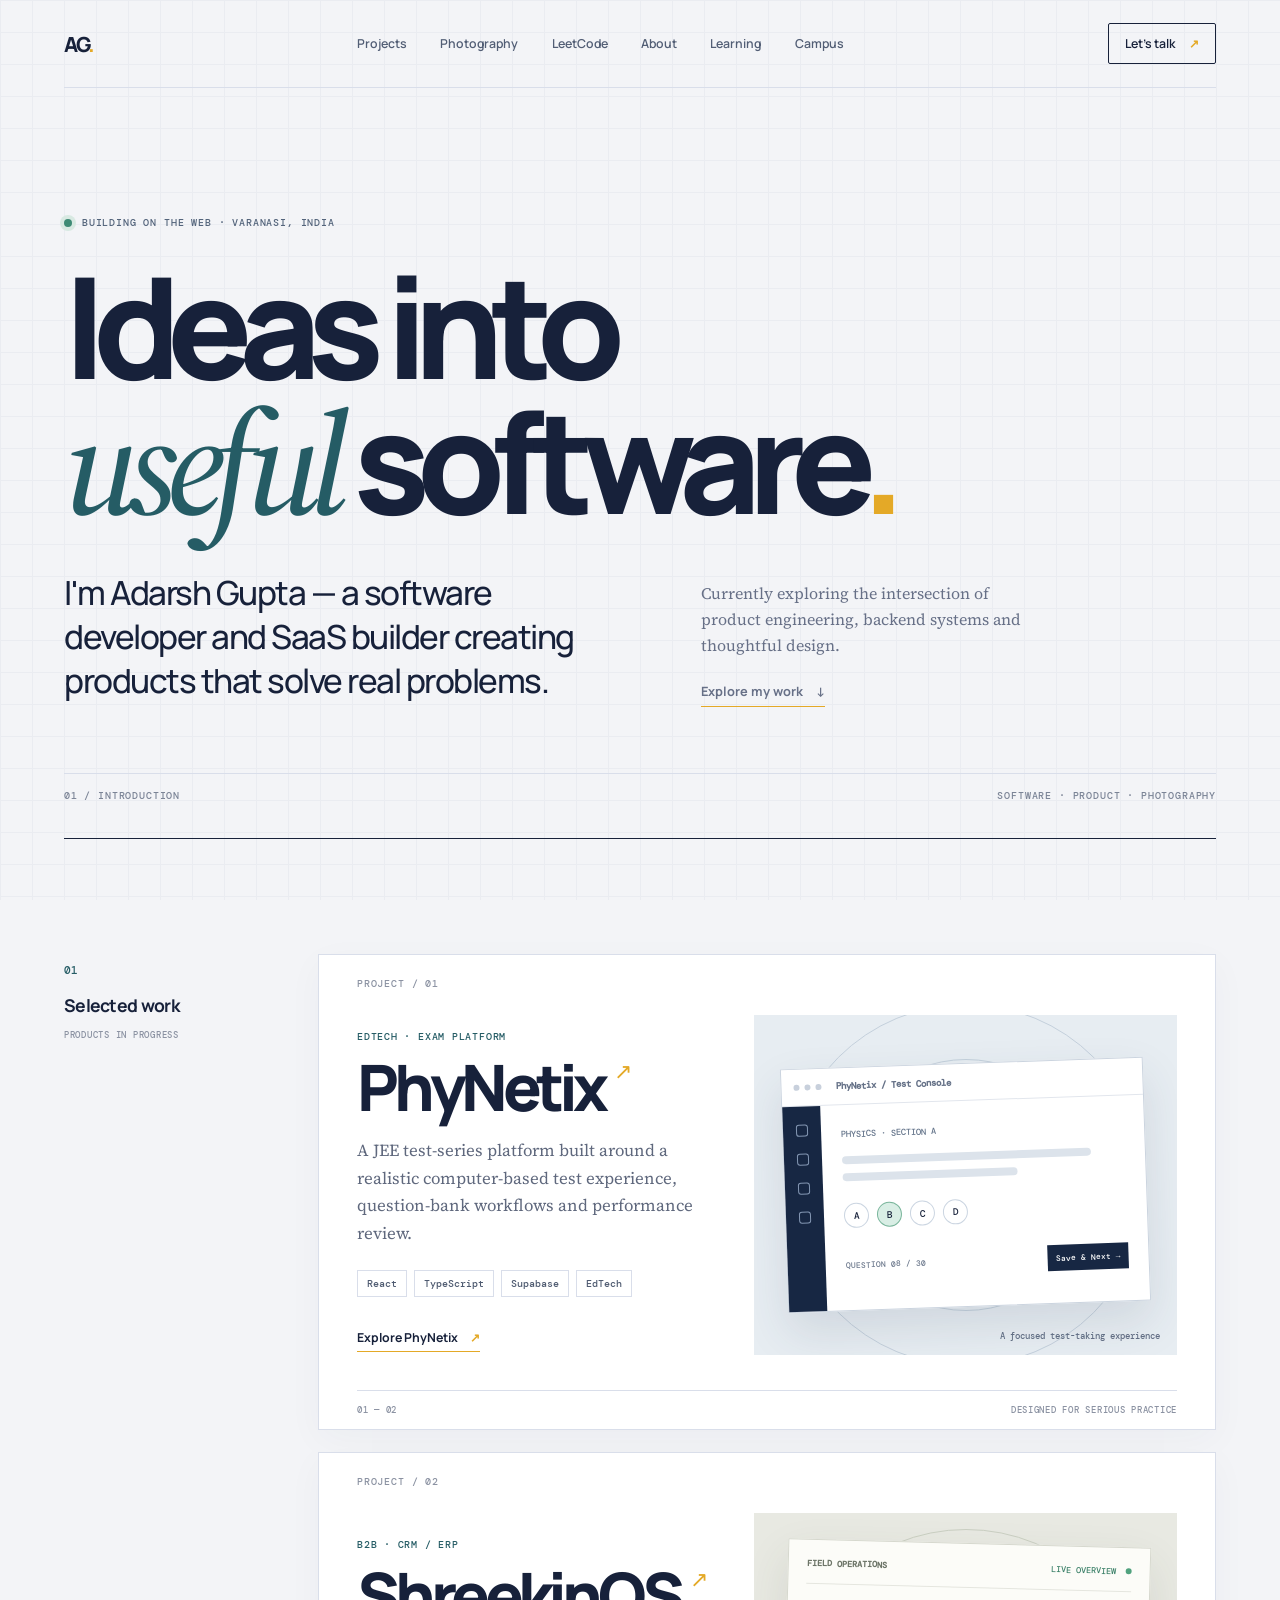
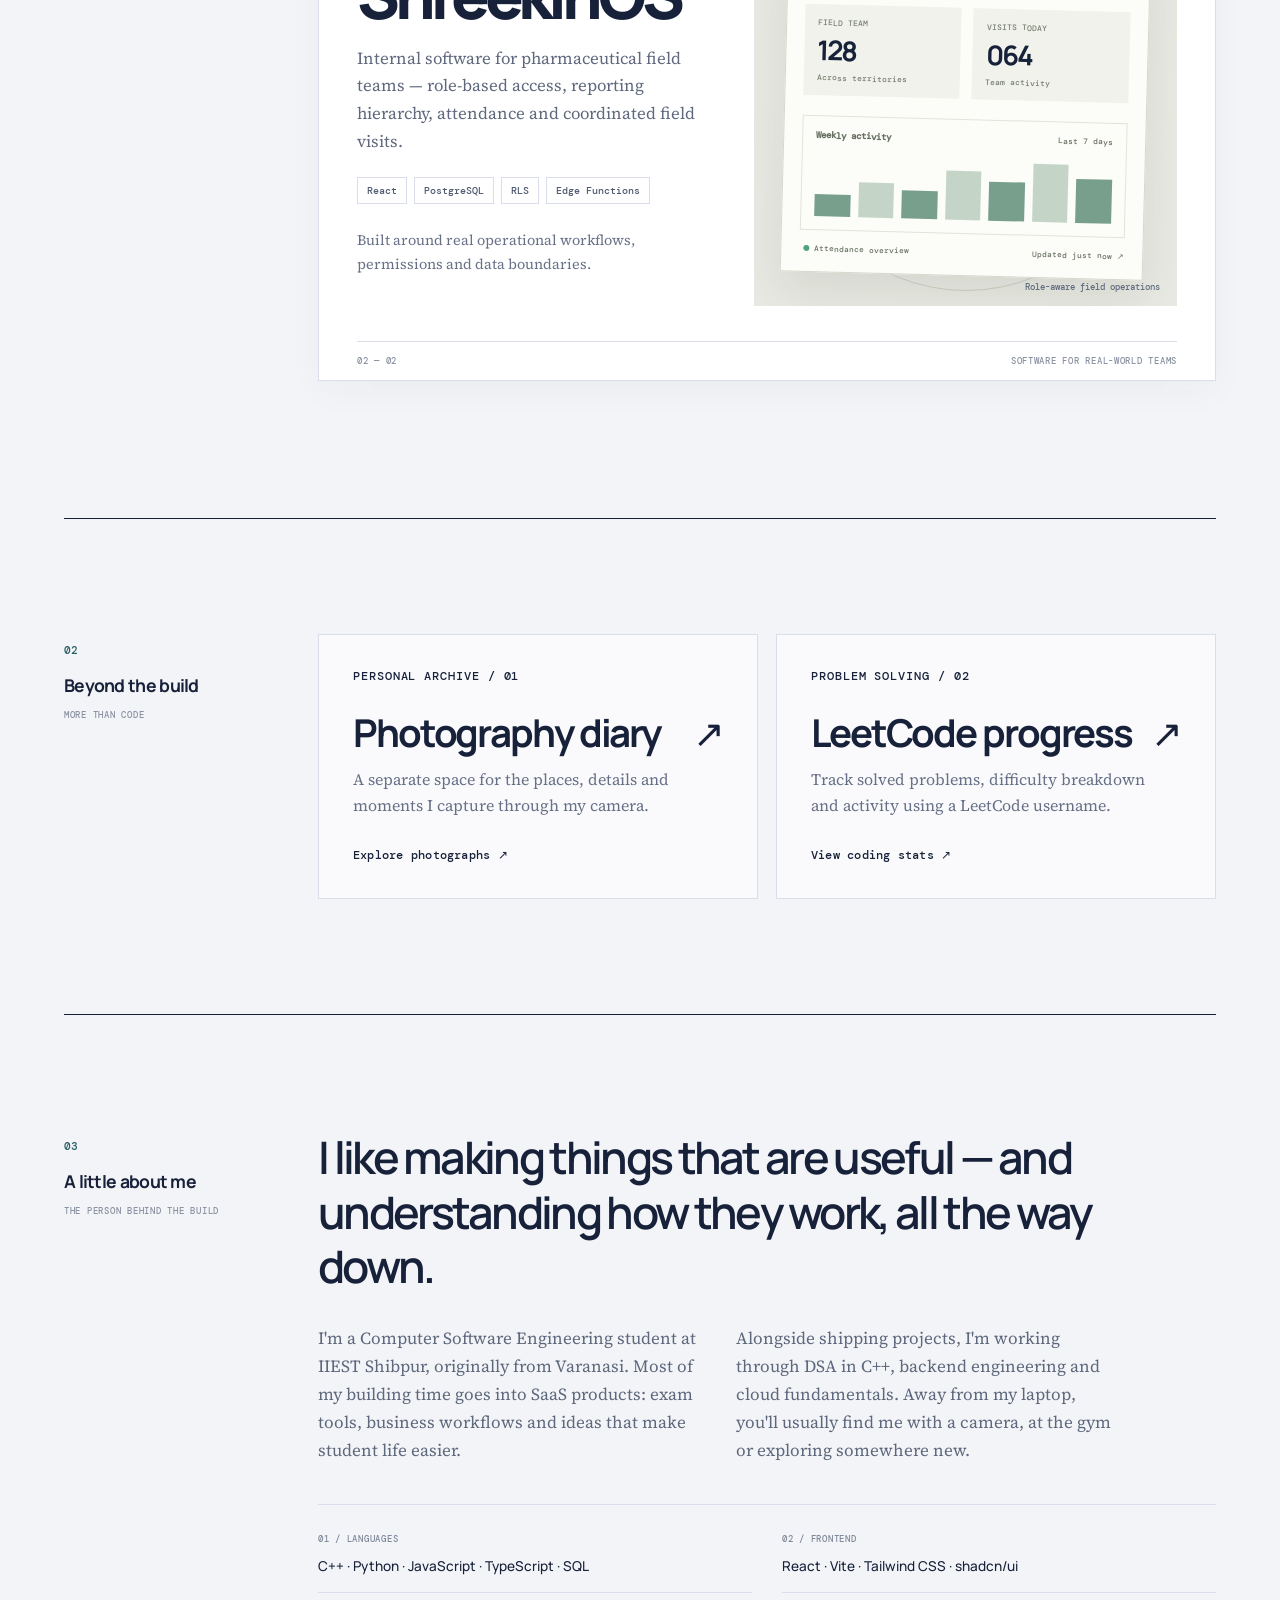
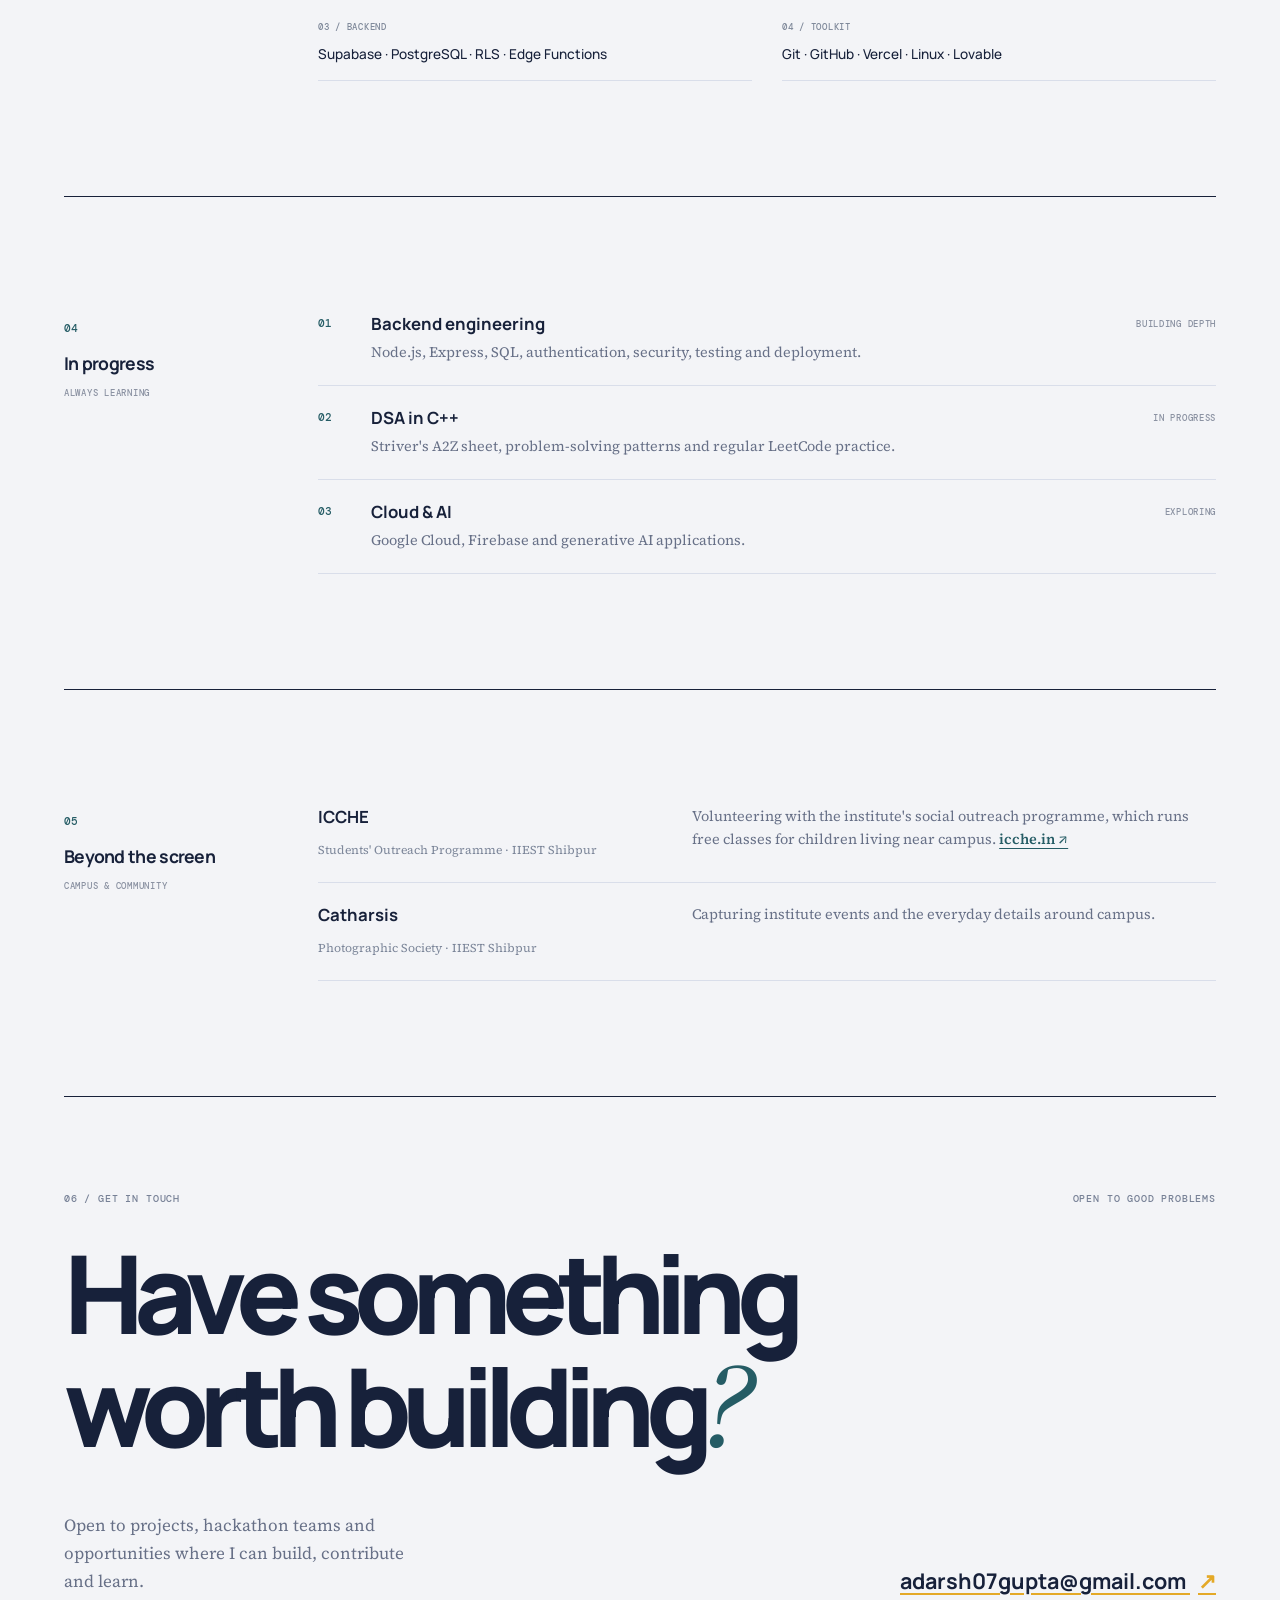
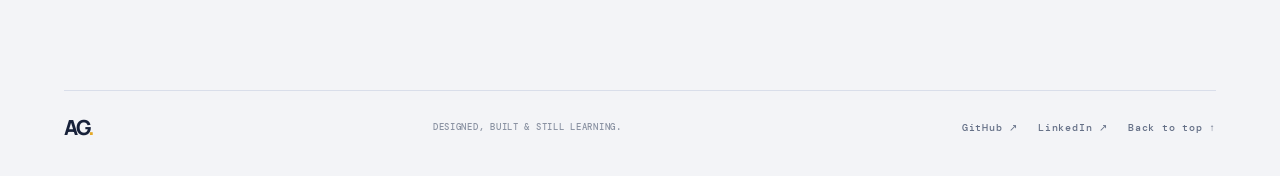
==== commit 626fea2b: "Update portfolio and add photography gallery" ====
--- a/index.html
+++ b/index.html
@@ -1,391 +1,156 @@
-<!DOCTYPE html>
+<!doctype html>
 <html lang="en">
 <head>
-<meta charset="utf-8">
-<meta name="viewport" content="width=device-width, initial-scale=1">
-<title>Adarsh Gupta | Software developer and SaaS builder</title>
-<meta name="description" content="Adarsh Gupta is a Computer Software Engineering student at IIEST Shibpur who builds SaaS products with React, TypeScript and Supabase.">
-<meta property="og:title" content="Adarsh Gupta | Software developer and SaaS builder">
-<meta property="og:description" content="Exam platforms, field-sales software and campus tools, built with React, TypeScript and Supabase.">
-<meta name="theme-color" content="#EDF1F4">
-<link rel="preconnect" href="https://fonts.googleapis.com">
-<link rel="preconnect" href="https://fonts.gstatic.com" crossorigin>
-<link href="https://fonts.googleapis.com/css2?family=Bricolage+Grotesque:opsz,wght@12..96,300..800&family=Source+Serif+4:ital,opsz,wght@0,8..60,400..700;1,8..60,400&display=swap" rel="stylesheet">
-<style>
-  :root {
-    --paper: #EDF1F4;
-    --paper-2: #F8FAFB;
-    --ink: #12264A;
-    --muted: #43566A;
-    --rule: #C3CFD9;
-    --grid: #DCE4EA;
-    --marigold: #F2A900;
-    --ganga: #14606F;
-    --display: 'Bricolage Grotesque', 'Helvetica Neue', Arial, sans-serif;
-    --body: 'Source Serif 4', Georgia, 'Times New Roman', serif;
-  }
-
-  * { box-sizing: border-box; }
-  html { scroll-behavior: smooth; }
-  @media (prefers-reduced-motion: reduce) { html { scroll-behavior: auto; } }
-
-  body {
-    margin: 0;
-    background-color: var(--paper);
-    background-image:
-      linear-gradient(var(--grid) 1px, transparent 1px),
-      linear-gradient(90deg, var(--grid) 1px, transparent 1px);
-    background-size: 32px 32px;
-    color: var(--ink);
-    font-family: var(--body);
-    font-size: 1.125rem;
-    line-height: 1.65;
-    -webkit-font-smoothing: antialiased;
-  }
-
-  a { color: var(--ganga); text-underline-offset: 0.2em; text-decoration-thickness: 1px; }
-  a:hover { text-decoration-thickness: 2px; }
-  :focus-visible { outline: 3px solid var(--ink); outline-offset: 3px; }
-
-  .skip {
-    position: absolute; left: 12px; top: -60px; z-index: 10;
-    background: var(--ink); color: var(--paper); padding: 10px 16px; font-family: var(--display);
-  }
-  .skip:focus { top: 12px; }
-
-  .wrap { max-width: 1280px; margin: 0 auto; padding-inline: clamp(20px, 5vw, 48px); }
-
-  /* Header */
-  .top { display: flex; justify-content: space-between; align-items: baseline; gap: 24px; padding-block: 22px; flex-wrap: wrap; }
-  .top .mark { font-family: var(--display); font-weight: 700; font-size: 1.05rem; color: var(--ink); text-decoration: none; }
-  .top nav { display: flex; gap: clamp(14px, 3vw, 30px); flex-wrap: wrap; }
-  .top nav a { font-family: var(--display); font-weight: 500; font-size: 1rem; color: var(--ink); text-decoration: none; padding-block: 4px; border-bottom: 2px solid transparent; }
-  .top nav a:hover { border-bottom-color: var(--marigold); }
-
-  /* Hero */
-  .hero { padding-block: clamp(40px, 9vw, 110px) clamp(56px, 9vw, 120px); }
-  h1 {
-    margin: 0; font-family: var(--display); font-weight: 800;
-    font-size: clamp(3.6rem, 14.5vw, 10.5rem); line-height: 0.9; letter-spacing: -0.04em;
-  }
-  h1 .line { display: block; overflow: hidden; padding-bottom: 0.06em; }
-  h1 .line span { display: block; animation: rise 0.9s cubic-bezier(.2,.8,.2,1) both; }
-  h1 .line:nth-child(2) span { animation-delay: 0.12s; }
-  @keyframes rise { from { transform: translateY(105%); } to { transform: none; } }
-  @media (prefers-reduced-motion: reduce) { h1 .line span { animation: none; } }
-
-  .lede { max-width: 34ch; margin: clamp(28px, 4vw, 44px) 0 0; font-family: var(--display); font-weight: 500; font-size: clamp(1.5rem, 3.4vw, 2.2rem); line-height: 1.2; letter-spacing: -0.01em; }
-  .sub { max-width: 60ch; margin: 20px 0 0; color: var(--muted); }
-  .actions { display: flex; gap: 14px; flex-wrap: wrap; margin-top: 32px; }
-  .btn { font-family: var(--display); font-weight: 600; font-size: 1rem; padding: 12px 22px; text-decoration: none; border: 2px solid var(--ink); }
-  .btn.solid { background: var(--ink); color: var(--paper); }
-  .btn.solid:hover { background: var(--marigold); color: var(--ink); border-color: var(--ink); }
-  .btn.line { background: transparent; color: var(--ink); }
-  .btn.line:hover { background: var(--paper-2); }
-
-  /* Sections */
-  .sec { display: grid; grid-template-columns: 160px minmax(0, 1fr); gap: clamp(24px, 3.5vw, 48px); padding-block: clamp(48px, 7vw, 88px); border-top: 2px solid var(--ink); }
-  h2 { margin: 0; font-family: var(--display); font-weight: 700; font-size: 1.6rem; line-height: 1.15; letter-spacing: -0.01em; }
-  @media (max-width: 820px) { .sec { grid-template-columns: 1fr; gap: 20px; } }
-
-  /* Projects */
-  .proj + .proj { margin-top: clamp(40px, 6vw, 72px); padding-top: clamp(40px, 6vw, 72px); border-top: 1px solid var(--rule); }
-  .proj-head h3 { margin: 0; font-family: var(--display); font-weight: 800; font-size: clamp(2rem, 4.5vw, 3rem); line-height: 1; letter-spacing: -0.03em; }
-  .proj-head p { margin: 8px 0 0; font-family: var(--display); font-weight: 500; color: var(--muted); font-size: 1.05rem; }
-  .proj-body { display: grid; grid-template-columns: minmax(0, 1fr) minmax(0, 400px); gap: clamp(28px, 3.5vw, 44px); margin-top: 28px; align-items: start; }
-  @media (max-width: 1100px) { .proj-body { grid-template-columns: 1fr; } .map { max-width: 480px; } }
-  .proj-body p { margin: 0 0 1em; max-width: 60ch; }
-  .proj-body ul.points { margin: 0 0 1.2em; padding-left: 1.1em; max-width: 60ch; }
-  .proj-body ul.points li { margin-bottom: 0.6em; padding-left: 0.2em; }
-  .stack { font-size: 0.98rem; color: var(--muted); margin: 0; }
-  .stack b { font-family: var(--display); font-weight: 600; color: var(--ink); }
-
-  /* Module maps */
-  .map { margin: 0; background: var(--paper-2); border: 2px solid var(--ink); padding: 18px 18px 14px; }
-  .map svg { display: block; width: 100%; height: auto; overflow: visible; }
-  .map .link { fill: none; stroke: var(--ink); stroke-width: 1.5; }
-  .map .core rect { fill: var(--ink); }
-  .map .core text { fill: var(--paper); font-family: var(--display); }
-  .map .mod { cursor: pointer; }
-  .map .mod rect { fill: var(--paper-2); stroke: var(--ink); stroke-width: 1.5; }
-  .map .mod text { fill: var(--ink); font-family: var(--display); font-weight: 500; font-size: 14px; pointer-events: none; }
-  .map .mod:hover rect { fill: #FFF1CC; }
-  .map .mod[aria-pressed="true"] rect { fill: var(--marigold); }
-  .map .mod:focus-visible { outline: none; }
-  .map .mod:focus-visible rect { stroke-width: 4; }
-  .map-note { margin: 14px 0 0; padding-top: 12px; border-top: 1px solid var(--rule); font-size: 0.98rem; line-height: 1.5; min-height: 4.6em; }
-  .map-note b { font-family: var(--display); font-weight: 700; }
-  .map-list { margin: 0; padding-left: 1.1em; font-size: 0.98rem; }
-  .map.enhanced .map-list { display: none; }
-
-  /* About */
-  .about p { margin: 0 0 1em; max-width: 60ch; }
-  dl.facts { margin: 32px 0 0; display: grid; grid-template-columns: minmax(120px, 170px) minmax(0, 1fr); gap: 14px 24px; }
-  dl.facts dt { font-family: var(--display); font-weight: 700; }
-  dl.facts dd { margin: 0; }
-  @media (max-width: 560px) { dl.facts { grid-template-columns: 1fr; gap: 2px; } dl.facts dd { margin-bottom: 14px; } }
-
-  /* Learning + Education */
-  .rows { list-style: none; margin: 0; padding: 0; }
-  .rows li { display: grid; grid-template-columns: minmax(150px, 230px) minmax(0, 1fr); gap: 8px 28px; padding-block: 18px; border-bottom: 1px solid var(--rule); }
-  .rows li:first-child { padding-top: 0; }
-  .rows li:last-child { border-bottom: 0; padding-bottom: 0; }
-  .rows h3 { margin: 0; font-family: var(--display); font-weight: 700; font-size: 1.1rem; line-height: 1.3; }
-  .rows p { margin: 0; max-width: 60ch; }
-  .rows .when { display: block; font-family: var(--display); font-weight: 500; color: var(--muted); font-size: 0.98rem; }
-  @media (max-width: 640px) { .rows li { grid-template-columns: 1fr; } }
-  .edu-block + .edu-block { margin-top: 0; }
-
-  /* Contact */
-  .contact p { margin: 0 0 28px; max-width: 50ch; }
-  .contact ul { list-style: none; margin: 0; padding: 0; display: grid; gap: 6px; }
-  .contact a { font-family: var(--display); font-weight: 700; font-size: clamp(1.6rem, 4.6vw, 2.8rem); letter-spacing: -0.02em; line-height: 1.15; color: var(--ink); text-decoration-color: var(--marigold); text-decoration-thickness: 4px; text-underline-offset: 0.16em; overflow-wrap: anywhere; }
-  .contact a:hover { color: var(--ganga); }
-
-  footer { border-top: 2px solid var(--ink); padding-block: 26px 48px; color: var(--muted); font-size: 0.95rem; }
-</style>
+  <meta charset="utf-8">
+  <meta name="viewport" content="width=device-width, initial-scale=1">
+  <meta name="description" content="Adarsh Gupta is a software developer and SaaS builder creating exam platforms, business software, and campus tools.">
+  <meta property="og:title" content="Adarsh Gupta | Software Developer & SaaS Builder">
+  <meta property="og:description" content="I build useful software, from exam platforms to field-sales tools — and collect moments through photography.">
+  <meta name="theme-color" content="#f3f4f7">
+  <title>Adarsh Gupta — Software Developer & SaaS Builder</title>
+  <link rel="preconnect" href="https://fonts.googleapis.com">
+  <link rel="preconnect" href="https://fonts.gstatic.com" crossorigin>
+  <link href="https://fonts.googleapis.com/css2?family=DM+Mono:wght@400;500&family=Manrope:wght@400;500;600;700;800&family=Source+Serif+4:opsz,wght@8..60,400;8..60,500&display=swap" rel="stylesheet">
+  <link rel="stylesheet" href="css/style.css">
 </head>
 <body>
-<a class="skip" href="#main">Skip to content</a>
-
-<div class="wrap">
-  <header class="top">
-    <a class="mark" href="#top">Adarsh Gupta</a>
-    <nav aria-label="Primary">
+<a class="skip-link" href="#main">Skip to content</a>
+<div class="page-grid" aria-hidden="true"></div>
+<div class="site-shell">
+  <header class="site-header">
+    <a class="brand" href="#top" aria-label="Adarsh Gupta, home">AG<span>.</span></a>
+    <nav class="main-nav" aria-label="Main navigation">
       <a href="#projects">Projects</a>
+      <a href="photography.html">Photography</a>
+      <a href="leetcode.html">LeetCode</a>
       <a href="#about">About</a>
       <a href="#learning">Learning</a>
       <a href="#campus">Campus</a>
-      <a href="#contact">Contact</a>
-      <a href="Adarsh_Gupta_Resume.pdf">Resume</a>
     </nav>
+    <a class="header-cta" href="#contact">Let’s talk <span aria-hidden="true">↗</span></a>
   </header>
 
   <main id="main">
     <section class="hero" id="top">
-      <h1 aria-label="Adarsh Gupta">
-        <span class="line" aria-hidden="true"><span>Adarsh</span></span>
-        <span class="line" aria-hidden="true"><span>Gupta</span></span>
-      </h1>
-      <p class="lede">I build SaaS products, from exam platforms to field-sales software.</p>
-      <p class="sub">First-year Computer Software Engineering student at IIEST Shibpur, from Varanasi. I build with React, TypeScript and Supabase, using AI-assisted tools like Lovable, and I'm learning C++, data structures and backend engineering to go deeper. Off the screen: a camera, a gym and a game.</p>
-      <div class="actions">
-        <a class="btn solid" href="#projects">See my projects</a>
-        <a class="btn line" href="Adarsh_Gupta_Resume.pdf">Download resume (PDF)</a>
+      <div class="hero-topline"><span class="status-dot"></span> BUILDING ON THE WEB · VARANASI, INDIA</div>
+      <h1>Ideas into<br><span class="serif-word">useful</span> software<span class="period">.</span></h1>
+      <div class="hero-bottom">
+        <p class="hero-lede">I'm Adarsh Gupta — a software developer and SaaS builder creating products that solve real problems.</p>
+        <div class="hero-side">
+          <p>Currently exploring the intersection of product engineering, backend systems and thoughtful design.</p>
+          <a class="text-link" href="#projects">Explore my work <span aria-hidden="true">↓</span></a>
+        </div>
+      </div>
+      <div class="hero-index"><span>01 / INTRODUCTION</span><span>SOFTWARE · PRODUCT · PHOTOGRAPHY</span></div>
+    </section>
+
+    <section class="section projects-section" id="projects">
+      <div class="section-label"><span>01</span><h2>Selected work</h2><p>PRODUCTS IN PROGRESS</p></div>
+      <div class="section-content">
+        <article class="project-card project-phy">
+          <div class="project-number">PROJECT / 01</div>
+          <div class="project-main">
+            <div class="project-copy">
+              <p class="eyebrow">EDTECH · EXAM PLATFORM</p>
+              <h3>PhyNetix<span class="project-mark">↗</span></h3>
+              <p class="project-description">A JEE test-series platform built around a realistic computer-based test experience, question-bank workflows and performance review.</p>
+              <div class="tag-list"><span>React</span><span>TypeScript</span><span>Supabase</span><span>EdTech</span></div>
+              <a class="project-link" href="https://phynetix.me" target="_blank" rel="noopener noreferrer">Explore PhyNetix <span>↗</span></a>
+            </div>
+            <div class="project-visual phy-visual" aria-label="Abstract interface illustration for PhyNetix">
+              <div class="mock-window">
+                <div class="mock-top"><span></span><span></span><span></span><b>PhyNetix / Test Console</b></div>
+                <div class="mock-body"><aside><i></i><i></i><i></i><i></i></aside><div class="mock-content"><div class="mock-label">PHYSICS · SECTION A</div><div class="mock-line long"></div><div class="mock-line medium"></div><div class="mock-options"><span>A</span><span>B</span><span>C</span><span>D</span></div><div class="mock-footer"><span>QUESTION 08 / 30</span><span class="mock-button">Save & Next →</span></div></div></div>
+              </div>
+              <span class="visual-caption">A focused test-taking experience</span>
+            </div>
+          </div>
+          <div class="project-foot"><span>01 — 02</span><span>DESIGNED FOR SERIOUS PRACTICE</span></div>
+        </article>
+
+        <article class="project-card project-shree">
+          <div class="project-number">PROJECT / 02</div>
+          <div class="project-main">
+            <div class="project-copy">
+              <p class="eyebrow">B2B · CRM / ERP</p>
+              <h3>ShreekinOS<span class="project-mark">↗</span></h3>
+              <p class="project-description">Internal software for pharmaceutical field teams — role-based access, reporting hierarchy, attendance and coordinated field visits.</p>
+              <div class="tag-list"><span>React</span><span>PostgreSQL</span><span>RLS</span><span>Edge Functions</span></div>
+              <p class="project-note">Built around real operational workflows, permissions and data boundaries.</p>
+            </div>
+            <div class="project-visual shree-visual" aria-label="Abstract business dashboard illustration">
+              <div class="dashboard">
+                <div class="dash-top"><b>FIELD OPERATIONS</b><span>LIVE OVERVIEW <i></i></span></div>
+                <div class="dash-stats"><div><small>FIELD TEAM</small><strong>128</strong><span>Across territories</span></div><div><small>VISITS TODAY</small><strong>064</strong><span>Team activity</span></div></div>
+                <div class="dash-chart"><div class="chart-head"><b>Weekly activity</b><span>Last 7 days</span></div><div class="chart-bars"><i style="height:34%"></i><i style="height:54%"></i><i style="height:43%"></i><i style="height:76%"></i><i style="height:60%"></i><i style="height:90%"></i><i style="height:68%"></i></div></div>
+                <div class="dash-row"><span><i></i> Attendance overview</span><span>Updated just now ↗</span></div>
+              </div>
+              <span class="visual-caption">Role-aware field operations</span>
+            </div>
+          </div>
+          <div class="project-foot"><span>02 — 02</span><span>SOFTWARE FOR REAL-WORLD TEAMS</span></div>
+        </article>
       </div>
     </section>
 
-    <section class="sec" id="projects" aria-labelledby="h-projects">
-      <h2 id="h-projects">Projects</h2>
-      <div>
-
-        <article class="proj">
-          <header class="proj-head">
-            <h3>PhyNetix</h3>
-            <p>JEE test-series platform, being built for the JEE Main 2027 cycle</p>
-          </header>
-          <div class="proj-body">
-            <div>
-              <p>Students take computer-based tests that look and behave like the real NTA exam, then review how they did. I'm building the test interface, the question bank and the admin tools behind it.</p>
-              <ul class="points">
-                <li>The test screen follows the real JEE Main layout, including the question palette shapes, colours and section tabs.</li>
-                <li>Questions arrive through Excel import templates. I convert LaTeX sources into the template columns with Python (openpyxl, pandas) and check each file before import.</li>
-                <li>I also explored exam proctoring with camera, microphone and screen-share monitoring, and prototyped a dedicated admin panel.</li>
-              </ul>
-              <p class="stack"><b>Stack:</b> React, TypeScript, Vite, Tailwind CSS, shadcn/ui, Supabase</p>
-            </div>
-            <figure class="map" data-core="Supabase" data-sub="React + TypeScript" aria-label="Module map for PhyNetix">
-              <ul class="map-list">
-                <li data-name="Test interface">Computer-based test screen modelled on the real NTA JEE Main layout, with the question palette and section tabs.</li>
-                <li data-name="Question bank">Questions are bulk-imported from Excel templates covering Physics, Chemistry and Mathematics.</li>
-                <li data-name="DPP management">Management of daily practice problems (DPPs).</li>
-                <li data-name="Batch management">Organises students into batches.</li>
-                <li data-name="Analytics">Performance analytics built from test attempts.</li>
-                <li data-name="Proctoring (explored)">Explored camera, microphone and screen-share monitoring with event logging for exams.</li>
-              </ul>
-              <figcaption class="map-note"></figcaption>
-            </figure>
-          </div>
-        </article>
-
-        <article class="proj">
-          <header class="proj-head">
-            <h3>ShreekinOS</h3>
-            <p>CRM and ERP for Shreekin Life Sciences, a pharmaceutical company</p>
-          </header>
-          <div class="proj-body">
-            <div>
-              <p>Software for a pharma company's field team: who can see what, who reports to whom, who is on the ground, and how visits get planned.</p>
-              <ul class="points">
-                <li>Role-based access control, with each role routed to its own screens after login and data protected by Row-Level Security policies.</li>
-                <li>A manager and employee hierarchy across regions, zones and territories.</li>
-                <li>Sales workflows, field attendance and joint field-visit planning with business rules, plus a video-conferencing module that has a live reporting panel built in.</li>
-              </ul>
-              <p class="stack"><b>Stack:</b> React, Supabase, PostgreSQL, Edge Functions, Row-Level Security</p>
-            </div>
-            <figure class="map" data-core="Supabase" data-sub="PostgreSQL + RLS" aria-label="Module map for ShreekinOS">
-              <ul class="map-list">
-                <li data-name="Roles and access">Role-based access control with role-based routing after login.</li>
-                <li data-name="Reporting hierarchy">Managers and employees organised across regions, zones and territories.</li>
-                <li data-name="Sales workflows">Sales workflows for field representatives.</li>
-                <li data-name="Field attendance">Attendance tracking for field employees.</li>
-                <li data-name="Joint field visits">Planning of joint visits between managers and field staff, with business rules.</li>
-                <li data-name="Video meetings">Video-conferencing module with an embedded real-time reporting panel.</li>
-                <li data-name="Employee lifecycle">Employee lifecycle features, including termination.</li>
-              </ul>
-              <figcaption class="map-note"></figcaption>
-            </figure>
-          </div>
-        </article>
-
+    <section class="section side-projects-section" id="extras">
+      <div class="section-label"><span>02</span><h2>Beyond the build</h2><p>MORE THAN CODE</p></div>
+      <div class="section-content destination-grid">
+        <a class="destination-card" href="photography.html">
+          <span class="destination-index">PERSONAL ARCHIVE / 01</span>
+          <span class="destination-title">Photography diary <b aria-hidden="true">↗</b></span>
+          <span class="destination-description">A separate space for the places, details and moments I capture through my camera.</span>
+          <span class="destination-link">Explore photographs ↗</span>
+        </a>
+        <a class="destination-card" href="leetcode.html">
+          <span class="destination-index">PROBLEM SOLVING / 02</span>
+          <span class="destination-title">LeetCode progress <b aria-hidden="true">↗</b></span>
+          <span class="destination-description">Track solved problems, difficulty breakdown and activity using a LeetCode username.</span>
+          <span class="destination-link">View coding stats ↗</span>
+        </a>
       </div>
     </section>
 
-    <section class="sec about" id="about" aria-labelledby="h-about">
-      <h2 id="h-about">About</h2>
-      <div>
-        <p>I'm a first-year student who is already building real products. Most of my work is in SaaS: exam platforms, business software and tools for students.</p>
-        <p>I want to be a developer who can build the whole product and understand every layer of it, which is why I'm working through DSA in C++ and a backend roadmap alongside my projects.</p>
-        <dl class="facts">
-          <dt>Languages</dt><dd>C++, Python, JavaScript, TypeScript, SQL, HTML and CSS</dd>
-          <dt>Frontend</dt><dd>React, Vite, Tailwind CSS, shadcn/ui</dd>
-          <dt>Backend and data</dt><dd>Supabase, PostgreSQL, Row-Level Security, Edge Functions, role-based access control, SMTP, OAuth</dd>
-          <dt>Tools</dt><dd>Git and GitHub, Vercel, Linux, VS Code, Lovable</dd>
-          <dt>Spoken languages</dt><dd>English and Hindi</dd>
-          <dt>Outside code</dt><dd>Gaming, photography and random clicks, travelling, fitness</dd>
-        </dl>
+    <section class="section about-section" id="about">
+      <div class="section-label"><span>03</span><h2>A little about me</h2><p>THE PERSON BEHIND THE BUILD</p></div>
+      <div class="section-content about-content">
+        <p class="about-lede">I like making things that are useful — and understanding how they work, all the way down.</p>
+        <div class="about-columns"><p>I'm a Computer Software Engineering student at IIEST Shibpur, originally from Varanasi. Most of my building time goes into SaaS products: exam tools, business workflows and ideas that make student life easier.</p><p>Alongside shipping projects, I'm working through DSA in C++, backend engineering and cloud fundamentals. Away from my laptop, you'll usually find me with a camera, at the gym or exploring somewhere new.</p></div>
+        <div class="skills-grid"><div><span>01 / LANGUAGES</span><p>C++ · Python · JavaScript · TypeScript · SQL</p></div><div><span>02 / FRONTEND</span><p>React · Vite · Tailwind CSS · shadcn/ui</p></div><div><span>03 / BACKEND</span><p>Supabase · PostgreSQL · RLS · Edge Functions</p></div><div><span>04 / TOOLKIT</span><p>Git · GitHub · Vercel · Linux · Lovable</p></div></div>
       </div>
     </section>
 
-    <section class="sec" id="learning" aria-labelledby="h-learning">
-      <h2 id="h-learning">What I'm learning</h2>
-      <ul class="rows">
-        <li>
-          <h3>Backend engineering</h3>
-          <p>Node.js, Express, SQL and PostgreSQL, Prisma, authentication, security, testing and deployment, at 45 to 60 minutes a day.</p>
-        </li>
-        <li>
-          <h3>DSA in C++</h3>
-          <p>Working through Striver's A2Z sheet (recursion and arrays so far) with regular LeetCode practice, aiming to be genuinely placement-ready.</p>
-        </li>
-        <li>
-          <h3>Cloud and AI</h3>
-          <p>Google Cloud, Firebase and AI/ML, with a focus on Generative AI applications.</p>
-        </li>
-      </ul>
+    <section class="section learning-section" id="learning">
+      <div class="section-label"><span>04</span><h2>In progress</h2><p>ALWAYS LEARNING</p></div>
+      <div class="section-content learning-list">
+        <article><span class="learning-number">01</span><div><h3>Backend engineering</h3><p>Node.js, Express, SQL, authentication, security, testing and deployment.</p></div><span class="learning-status">BUILDING DEPTH</span></article>
+        <article><span class="learning-number">02</span><div><h3>DSA in C++</h3><p>Striver's A2Z sheet, problem-solving patterns and regular LeetCode practice.</p></div><span class="learning-status">IN PROGRESS</span></article>
+        <article><span class="learning-number">03</span><div><h3>Cloud & AI</h3><p>Google Cloud, Firebase and generative AI applications.</p></div><span class="learning-status">EXPLORING</span></article>
+      </div>
     </section>
 
-    <section class="sec" id="campus" aria-labelledby="h-campus">
-      <h2 id="h-campus">Campus life</h2>
-      <ul class="rows">
-        <li>
-          <div><h3>ICCHE</h3><span class="when">Students' Outreach Programme, IIEST Shibpur</span></div>
-          <p>I volunteer with ICCHE, the institute's social outreach programme, which runs free classes for underprivileged children living near campus. <a href="https://www.icche.in/" rel="noopener">ichhe.in</a></p>
-        </li>
-        <li>
-          <div><h3>Catharsis</h3><span class="when">The Photographic Society of IIEST Shibpur</span></div>
-          <p>Member of the campus photography society. I shoot institute events and whatever catches my eye around campus.</p>
-        </li>
-      </ul>
+    <section class="section campus-section" id="campus">
+      <div class="section-label"><span>05</span><h2>Beyond the screen</h2><p>CAMPUS & COMMUNITY</p></div>
+      <div class="section-content campus-list">
+        <article><div><h3>ICCHE</h3><span>Students' Outreach Programme · IIEST Shibpur</span></div><p>Volunteering with the institute's social outreach programme, which runs free classes for children living near campus. <a href="https://www.icche.in/" target="_blank" rel="noopener noreferrer">icche.in ↗</a></p></article>
+        <article><div><h3>Catharsis</h3><span>Photographic Society · IIEST Shibpur</span></div><p>Capturing institute events and the everyday details around campus.</p></article>
+      </div>
     </section>
 
-    <section class="sec" id="education" aria-labelledby="h-edu">
-      <h2 id="h-edu">Education</h2>
-      <ul class="rows">
-        <li>
-          <div><h3>IIEST Shibpur</h3><span class="when">2026 to 2030</span></div>
-          <p>B.Tech in Computer Software Engineering. Currently in the first semester.</p>
-        </li>
-        <li>
-          <div><h3>Little Flower House Senior Secondary School</h3><span class="when">2023 to 2025</span></div>
-          <p>Class XII in Physics, Chemistry and Mathematics: 83.4%.</p>
-        </li>
-        <li>
-          <div><h3>Varanasi Public School</h3><span class="when">Completed 2023</span></div>
-          <p>Class X: 90.8%.</p>
-        </li>
-      </ul>
-    </section>
-
-    <section class="sec contact" id="contact" aria-labelledby="h-contact">
-      <h2 id="h-contact">Contact</h2>
-      <div>
-        <p>Open to projects, hackathon teams and opportunities where I can build and learn. Email is the fastest way to reach me.</p>
-        <ul>
-          <li><a href="mailto:adarsh07gupta@gmail.com">adarsh07gupta@gmail.com</a></li>
-          <li><a href="https://github.com/adarshgupta162" rel="noopener">github.com/adarshgupta162</a></li>
-          <li><a href="https://www.linkedin.com/in/adarsh07gupta" rel="noopener">linkedin.com/in/adarsh07gupta</a></li>
-        </ul>
-      </div>
+    <section class="contact-section" id="contact">
+      <div class="contact-top"><span>06 / GET IN TOUCH</span><span>OPEN TO GOOD PROBLEMS</span></div>
+      <h2>Have something<br>worth building<span class="serif-word">?</span></h2>
+      <div class="contact-bottom"><p>Open to projects, hackathon teams and opportunities where I can build, contribute and learn.</p><a href="mailto:adarsh07gupta@gmail.com">adarsh07gupta@gmail.com <span>↗</span></a></div>
     </section>
   </main>
-
-  <footer>Adarsh Gupta, Varanasi, India.</footer>
+  <footer class="site-footer"><a class="brand" href="#top">AG<span>.</span></a><span>DESIGNED, BUILT & STILL LEARNING.</span><div><a href="https://github.com/adarshgupta162" target="_blank" rel="noopener noreferrer">GitHub ↗</a><a href="https://www.linkedin.com/in/adarsh07gupta" target="_blank" rel="noopener noreferrer">LinkedIn ↗</a><a href="#top">Back to top ↑</a></div></footer>
 </div>
 
-<script>
-(function () {
-  var NS = 'http://www.w3.org/2000/svg';
-  function el(name, attrs, text) {
-    var n = document.createElementNS(NS, name);
-    for (var k in attrs) n.setAttribute(k, attrs[k]);
-    if (text != null) n.textContent = text;
-    return n;
-  }
-
-  document.querySelectorAll('.map').forEach(function (map) {
-    var items = Array.prototype.map.call(map.querySelectorAll('.map-list li'), function (li) {
-      return { name: li.getAttribute('data-name'), note: li.textContent.trim() };
-    });
-    var note = map.querySelector('.map-note');
-
-    var rowH = 52, boxH = 40, pad = 4;
-    var W = 440, H = items.length * rowH - (rowH - boxH) + pad * 2;
-    var coreW = 140, coreH = 68, modX = 200, modW = 240, midX = 170;
-    var cy = H / 2;
-
-    var svg = el('svg', { viewBox: '0 0 ' + W + ' ' + H, role: 'group', 'aria-label': 'Modules. Select one to read what it does.' });
-
-    items.forEach(function (it, i) {
-      var y = pad + i * rowH, my = y + boxH / 2;
-      svg.appendChild(el('path', { 'class': 'link', d: 'M' + coreW + ' ' + cy + ' H' + midX + ' V' + my + ' H' + modX }));
-    });
-
-    var core = el('g', { 'class': 'core' });
-    core.appendChild(el('rect', { x: 0, y: cy - coreH / 2, width: coreW, height: coreH, rx: 3 }));
-    core.appendChild(el('text', { x: coreW / 2, y: cy - 3, 'text-anchor': 'middle', 'font-size': 16, 'font-weight': 700 }, map.getAttribute('data-core')));
-    core.appendChild(el('text', { x: coreW / 2, y: cy + 16, 'text-anchor': 'middle', 'font-size': 11.5, 'font-weight': 400 }, map.getAttribute('data-sub')));
-    svg.appendChild(core);
-
-    var buttons = [];
-    function select(i) {
-      buttons.forEach(function (b, j) { b.setAttribute('aria-pressed', j === i ? 'true' : 'false'); });
-      note.innerHTML = '';
-      var b = document.createElement('b');
-      b.textContent = items[i].name + '. ';
-      note.appendChild(b);
-      note.appendChild(document.createTextNode(items[i].note));
-    }
-
-    items.forEach(function (it, i) {
-      var y = pad + i * rowH;
-      var g = el('g', { 'class': 'mod', role: 'button', tabindex: 0, 'aria-pressed': 'false', 'aria-label': it.name });
-      g.appendChild(el('rect', { x: modX, y: y, width: modW, height: boxH, rx: 3 }));
-      g.appendChild(el('text', { x: modX + 14, y: y + boxH / 2 + 5 }, it.name));
-      g.addEventListener('click', function () { select(i); });
-      g.addEventListener('keydown', function (e) {
-        if (e.key === 'Enter' || e.key === ' ') { e.preventDefault(); select(i); }
-      });
-      buttons.push(g);
-      svg.appendChild(g);
-    });
-
-    map.insertBefore(svg, note);
-    note.setAttribute('aria-live', 'polite');
-    map.classList.add('enhanced');
-    select(0);
-  });
-})();
-</script>
+<dialog class="photo-lightbox" id="photo-lightbox">
+  <button class="lightbox-close" id="lightbox-close" aria-label="Close photo">×</button>
+  <button class="lightbox-arrow" id="lightbox-prev" aria-label="Previous photo">←</button>
+  <figure><img id="lightbox-image" src="" alt=""><figcaption id="lightbox-caption"></figcaption></figure>
+  <button class="lightbox-arrow" id="lightbox-next" aria-label="Next photo">→</button>
+</dialog>
 </body>
 </html>
--- a/css/style.css
+++ b/css/style.css
@@ -0,0 +1,105 @@
+*{box-sizing:border-box}
+:root{--paper:#f3f4f7;--white:#fff;--ink:#17213a;--muted:#677087;--line:#d9deea;--blue:#255c65;--gold:#e4a927;--lav:#b9b2f2;--display:"Manrope",sans-serif;--body:"Source Serif 4",Georgia,serif;--mono:"DM Mono",monospace}
+html{scroll-behavior:smooth;scroll-padding-top:90px}
+body{margin:0;background:var(--paper);color:var(--ink);font-family:var(--body);font-size:17px;line-height:1.65;-webkit-font-smoothing:antialiased}
+a{color:inherit;text-underline-offset:4px}
+button{font:inherit}
+a:focus-visible,button:focus-visible{outline:3px solid #7568c9;outline-offset:4px}
+::selection{background:#ded8ff;color:#17213a}
+.page-grid{position:fixed;inset:0;z-index:-1;pointer-events:none;background-image:linear-gradient(#e4e7ee 1px,transparent 1px),linear-gradient(90deg,#e4e7ee 1px,transparent 1px);background-size:32px 32px;opacity:.62}
+.site-shell{max-width:1320px;margin:auto;padding:0 clamp(22px,5vw,68px)}
+.skip-link{position:absolute;left:15px;top:-70px;background:var(--ink);color:white;padding:10px 16px;z-index:20}.skip-link:focus{top:12px}
+.site-header{height:88px;display:flex;align-items:center;justify-content:space-between;gap:28px;border-bottom:1px solid var(--line)}
+.brand{font:800 1.3rem var(--display);letter-spacing:-.1em;text-decoration:none}.brand span,.period{color:var(--gold)}
+.main-nav{display:flex;align-items:center;gap:clamp(15px,2.6vw,34px)}.main-nav a,.header-cta{font:600 .77rem var(--display);text-decoration:none}.main-nav a{color:#525e75;transition:color .2s}.main-nav a:hover{color:var(--blue)}
+.header-cta{padding:11px 16px;border:1px solid var(--ink);border-radius:2px;white-space:nowrap}.header-cta span{margin-left:12px;color:var(--gold)}
+.hero{padding:clamp(75px,10vw,145px) 0 36px}
+.hero-topline,.hero-index,.section-label>p,.project-number,.project-foot,.eyebrow,.section-kicker,.photo-bottom,.contact-top,.site-footer>span,.site-footer>div a,.skills-grid span,.learning-status{font:500 .65rem var(--mono);letter-spacing:.08em}
+.hero-topline{display:flex;align-items:center;gap:10px;color:#53647b}.status-dot{width:8px;height:8px;border-radius:50%;background:#3e8b75;box-shadow:0 0 0 4px #d8e9e2}
+.hero h1{font:800 clamp(4.3rem,11vw,9.6rem)/.94 var(--display);letter-spacing:-.095em;margin:30px 0 35px;max-width:1050px}.serif-word{font:500 1.03em/1 var(--body);font-style:italic;letter-spacing:-.08em;color:var(--blue)}
+.hero-bottom{display:grid;grid-template-columns:1.1fr .7fr;gap:10%;align-items:end;max-width:980px}.hero-lede{font:500 clamp(1.45rem,2.6vw,2.15rem)/1.32 var(--display);letter-spacing:-.045em;max-width:630px;margin:0}.hero-side{color:var(--muted);font-size:1rem}.hero-side p{margin:0 0 18px;max-width:350px}.text-link{font:700 .8rem var(--display);text-decoration:none;border-bottom:1px solid var(--gold);padding-bottom:6px}.text-link span{padding-left:10px}
+.hero-index{display:flex;justify-content:space-between;gap:20px;color:#7b8496;border-top:1px solid var(--line);margin-top:70px;padding-top:15px}
+.section{display:grid;grid-template-columns:190px minmax(0,1fr);gap:clamp(28px,5vw,75px);padding:clamp(65px,9vw,115px) 0;border-top:1px solid var(--ink)}
+.section-label{position:relative}.section-label>span,.section-kicker>span{font:500 .7rem var(--mono);color:var(--blue)}.section-label h2{font:700 1.1rem/1.3 var(--display);letter-spacing:-.04em;margin:12px 0}.section-label>p{color:#8b92a2;font-size:.58rem}
+.project-card{background:var(--white);border:1px solid var(--line);padding:22px clamp(20px,3vw,38px) 0;margin-bottom:22px;box-shadow:0 10px 35px rgba(29,43,71,.035)}.project-number{color:#8b92a2}.project-main{display:grid;grid-template-columns:minmax(0,.9fr) minmax(0,1.1fr);gap:clamp(22px,4vw,55px);align-items:center;padding:25px 0 35px}.eyebrow{color:var(--blue);font-size:.61rem}.project-copy h3{font:800 clamp(2.5rem,5vw,4.4rem)/1 var(--display);letter-spacing:-.08em;margin:12px 0 18px}.project-mark{font:400 .35em var(--display);vertical-align:top;color:var(--gold);margin-left:10px}.project-description{font-size:1.05rem;color:#5f687d;max-width:450px;margin:0 0 22px}.tag-list{display:flex;gap:7px;flex-wrap:wrap;margin-bottom:25px}.tag-list span{font:500 .63rem var(--mono);padding:6px 9px;border:1px solid var(--line);color:#4e5a70}.project-link{font:700 .77rem var(--display);text-decoration:none;border-bottom:1px solid var(--gold);padding-bottom:5px}.project-link span{color:var(--gold);margin-left:10px}.project-note{font-size:.9rem;color:var(--muted);max-width:400px}
+.project-visual{min-height:340px;display:flex;align-items:center;justify-content:center;position:relative;overflow:hidden;padding:30px}.phy-visual{background:#e7edf2}.phy-visual:before,.phy-visual:after{content:"";position:absolute;border:1px solid #c4d0dc;border-radius:50%;width:360px;height:360px}.phy-visual:after{width:250px;height:250px}.mock-window{position:relative;z-index:1;width:100%;max-width:440px;background:#fff;border:1px solid #cbd4df;box-shadow:0 20px 45px #31415b20;transform:rotate(-2deg)}.mock-top{height:37px;border-bottom:1px solid #e2e6ed;display:flex;align-items:center;gap:5px;padding:0 12px}.mock-top>span{width:6px;height:6px;border-radius:50%;background:#c8d0dc}.mock-top b{font:600 .58rem var(--mono);margin-left:9px;color:#657187}.mock-body{display:grid;grid-template-columns:38px 1fr;min-height:205px}.mock-body aside{background:#172743;padding:18px 13px;display:flex;flex-direction:column;gap:17px}.mock-body aside i{height:12px;width:12px;border:1px solid #8497b3;border-radius:3px}.mock-content{padding:23px 20px}.mock-label{font:500 .55rem var(--mono);color:#65758b}.mock-line{height:8px;border-radius:5px;background:#dce3eb;margin-top:16px}.mock-line.long{width:88%}.mock-line.medium{width:62%;margin-top:9px}.mock-options{display:flex;gap:8px;margin-top:22px}.mock-options span{width:25px;height:25px;display:grid;place-items:center;border:1px solid #cbd5e1;border-radius:50%;font:500 .6rem var(--mono)}.mock-options span:nth-child(2){background:#d9eee5;border-color:#79b59b}.mock-footer{display:flex;align-items:center;justify-content:space-between;gap:8px;margin-top:24px;font:500 .5rem var(--mono);color:#6c788c}.mock-button{background:#172743;color:#fff;padding:8px}.visual-caption{position:absolute;bottom:13px;right:17px;font:500 .57rem var(--mono);color:#647086}
+.shree-visual{background:#e8e9e2}.shree-visual:before{content:"";position:absolute;width:360px;height:360px;border-radius:50%;border:1px solid #cbd0c3}.dashboard{z-index:1;position:relative;width:100%;max-width:450px;background:#fcfcf8;border:1px solid #d6d8ce;padding:18px;box-shadow:0 18px 45px #3e49331c;transform:rotate(1.5deg)}.dash-top{display:flex;justify-content:space-between;gap:10px;border-bottom:1px solid #e5e6df;padding-bottom:14px;font:500 .53rem var(--mono);color:#6d7568}.dash-top span{color:#3c8169}.dash-top i,.dash-row i{display:inline-block;width:6px;height:6px;background:#50a27e;border-radius:50%;margin-left:4px}.dash-stats{display:grid;grid-template-columns:1fr 1fr;gap:12px;padding:20px 0}.dash-stats>div{background:#f1f2ec;padding:13px}.dash-stats small,.dash-stats span{display:block;font:500 .5rem var(--mono);color:#788071}.dash-stats strong{display:block;font:700 1.7rem var(--display);letter-spacing:-.07em;margin:4px 0}.dash-chart{border:1px solid #e2e4db;padding:13px}.chart-head{display:flex;justify-content:space-between;font:500 .57rem var(--mono);color:#687161}.chart-head span{font-size:.5rem}.chart-bars{height:75px;display:flex;align-items:end;gap:8px;padding-top:10px}.chart-bars i{flex:1;background:#789f8c;min-height:10px}.chart-bars i:nth-child(2n){background:#c4d5c7}.dash-row{display:flex;justify-content:space-between;gap:8px;font:500 .49rem var(--mono);color:#697364;margin-top:13px}
+.project-foot{display:flex;justify-content:space-between;gap:15px;border-top:1px solid var(--line);padding:13px 0;color:#8b92a2;font-size:.57rem}
+.photo-section{border-top:1px solid var(--ink);padding:clamp(65px,9vw,110px) 0 55px;overflow:hidden}.photo-heading{display:flex;justify-content:space-between;align-items:end;gap:25px}.section-kicker{color:#8b92a2}.section-kicker span{margin-right:13px}.photo-heading h2{font:800 clamp(3.1rem,7vw,6.4rem)/1 var(--display);letter-spacing:-.09em;margin:20px 0 0}.photo-heading>p{font-size:1rem;color:var(--muted);margin:0 0 5px}.photo-filters{display:flex;flex-wrap:wrap;gap:8px;margin:35px 0 22px}.photo-filter{border:1px solid #c7ccda;background:transparent;color:#4f5a71;border-radius:30px;padding:8px 15px;font:600 .68rem var(--display);cursor:pointer;transition:all .2s}.photo-filter:hover{border-color:var(--ink)}.photo-filter.is-active{background:var(--ink);border-color:var(--ink);color:#fff}
+.photo-carousel{margin-inline:calc(clamp(22px,5vw,68px)*-1);padding:0 0 15px}.photo-track{height:clamp(300px,40vw,480px);max-width:1100px;margin:auto;position:relative}.photo-slide{position:absolute;top:50%;left:50%;height:76%;width:27%;padding:0;border:0;border-radius:4px;overflow:hidden;background:#ddd;cursor:pointer;box-shadow:0 20px 42px #17213a25;transition:transform .5s cubic-bezier(.2,.8,.2,1),opacity .35s,width .35s,height .35s}.photo-slide img{display:block;width:100%;height:100%;object-fit:cover;transition:transform .6s}.photo-slide:hover img{transform:scale(1.04)}.photo-slide:after{content:"";position:absolute;inset:45% 0 0;background:linear-gradient(transparent,#101a2a9c)}.photo-label{position:absolute;bottom:14px;left:14px;color:white;font:500 .57rem var(--mono);letter-spacing:.09em;z-index:1;opacity:0}.slide-center{z-index:5;width:30%;height:100%;transform:translate(-50%,-50%)}.slide-center .photo-label,.slide-left .photo-label,.slide-right .photo-label{opacity:1}.slide-left{z-index:4;width:27%;height:80%;transform:translate(-122%,-50%)}.slide-right{z-index:4;width:27%;height:80%;transform:translate(22%,-50%)}.slide-far-left{z-index:2;width:23%;height:60%;opacity:.85;transform:translate(-195%,-50%)}.slide-far-right{z-index:2;width:23%;height:60%;opacity:.85;transform:translate(95%,-50%)}
+.photo-caption{display:flex;align-items:center;justify-content:center;gap:16px;margin:5px auto 0;padding:0 20px}.photo-caption p{font-size:.83rem;color:#6d7588;text-align:center;margin:0}.caption-rule{width:40px;height:1px;background:#cbd1dd}.photo-controls{display:flex;justify-content:center;align-items:center;gap:15px;margin-top:22px}.photo-controls button{height:40px;width:40px;border:1px solid #aeb7c7;border-radius:50%;background:transparent;color:var(--ink);font-size:1.1rem;cursor:pointer;transition:all .2s}.photo-controls button:hover{background:var(--ink);color:#fff}.photo-controls>span{font:500 .65rem var(--mono);color:#657087;min-width:48px;text-align:center}.photo-controls i{font-style:normal;color:#b3bac8;margin:0 4px}.photo-bottom{display:flex;justify-content:space-between;align-items:center;gap:20px;margin-top:35px;padding-top:16px;border-top:1px solid var(--line);color:#7b8496;font-size:.61rem}.photo-bottom p{margin:0}.archive-toggle{border:0;background:transparent;color:var(--ink);font:700 .72rem var(--display);cursor:pointer}.archive-toggle span{color:var(--gold);margin-left:8px}.photo-archive{padding-top:28px}.archive-grid{display:grid;grid-template-columns:repeat(5,minmax(0,1fr));gap:12px}.archive-item{border:1px solid var(--line);background:#fff;padding:0;text-align:left;cursor:pointer}.archive-item img{width:100%;aspect-ratio:4/5;object-fit:cover;display:block}.archive-item span{display:block;padding:10px;font:500 .57rem var(--mono);color:#59657a}
+.about-content .about-lede{font:600 clamp(1.8rem,3.5vw,3rem)/1.22 var(--display);letter-spacing:-.06em;max-width:780px;margin:0 0 30px}.about-columns{display:grid;grid-template-columns:1fr 1fr;gap:35px;max-width:800px;color:#5e687d}.about-columns p{margin:0}.skills-grid{display:grid;grid-template-columns:1fr 1fr;gap:0 30px;border-top:1px solid var(--line);margin-top:40px}.skills-grid>div{padding:17px 0;border-bottom:1px solid var(--line)}.skills-grid span{font-size:.58rem;color:#7f899a}.skills-grid p{font:500 .85rem var(--display);margin:7px 0 0}
+.learning-list article{display:grid;grid-template-columns:38px 1fr auto;gap:15px;align-items:start;padding:20px 0;border-bottom:1px solid var(--line)}.learning-list article:first-child{padding-top:0}.learning-number{font:500 .7rem var(--mono);color:var(--blue);padding-top:4px}.learning-list h3,.campus-list h3{font:700 1.05rem var(--display);margin:0 0 6px}.learning-list p,.campus-list p{font-size:.9rem;color:var(--muted);margin:0;max-width:580px}.learning-status{font-size:.54rem;color:#8b92a2;padding-top:6px;white-space:nowrap}
+.campus-list article{display:grid;grid-template-columns:.8fr 1.2fr;gap:25px;padding:20px 0;border-bottom:1px solid var(--line)}.campus-list article:first-child{padding-top:0}.campus-list article>div>span{font-size:.75rem;color:#7d879a}.campus-list p a{color:var(--blue);font-weight:600}
+.contact-section{padding:clamp(50px,8vw,95px) 0;border-top:1px solid var(--ink)}.contact-top{display:flex;justify-content:space-between;gap:20px;color:#778196}.contact-section h2{font:800 clamp(3.3rem,8.5vw,7.7rem)/.98 var(--display);letter-spacing:-.09em;margin:35px 0 45px}.contact-section h2 .serif-word{font-size:1.1em;color:var(--blue)}.contact-bottom{display:flex;align-items:end;justify-content:space-between;gap:30px}.contact-bottom p{max-width:370px;color:var(--muted);margin:0}.contact-bottom>a{font:700 clamp(.9rem,2vw,1.35rem) var(--display);text-decoration-color:var(--gold);text-decoration-thickness:2px;overflow-wrap:anywhere}.contact-bottom>a span{color:var(--gold);margin-left:8px}
+.site-footer{border-top:1px solid var(--line);padding:22px 0 35px;display:flex;justify-content:space-between;align-items:center;gap:20px}.site-footer>span{color:#8a92a2;font-size:.57rem}.site-footer>div{display:flex;gap:20px}.site-footer>div a{font-size:.61rem;color:#657087;text-decoration:none}
+.photo-lightbox{border:0;background:#11182a;color:white;width:min(1000px,94vw);max-width:none;padding:24px;border-radius:5px;overflow:visible}.photo-lightbox::backdrop{background:#10182ad9;backdrop-filter:blur(8px)}.photo-lightbox figure{margin:0;text-align:center}.photo-lightbox figure img{display:block;max-width:100%;max-height:75vh;object-fit:contain;margin:auto}.photo-lightbox figcaption{font:500 .68rem var(--mono);color:#d1d7e4;margin-top:13px}.lightbox-close{position:absolute;right:7px;top:7px;border:0;background:white;color:#17213a;width:35px;height:35px;border-radius:50%;font-size:1.4rem;cursor:pointer}.lightbox-arrow{position:absolute;top:50%;border:1px solid #7b8495;background:#1b2539;color:white;border-radius:50%;width:40px;height:40px;cursor:pointer}.lightbox-arrow#lightbox-prev{left:-17px}.lightbox-arrow#lightbox-next{right:-17px}
+[hidden]{display:none!important}
+@media(max-width:900px){.main-nav{gap:14px}.main-nav a{font-size:.69rem}.section{grid-template-columns:145px minmax(0,1fr)}.project-main{grid-template-columns:1fr}.project-visual{min-height:300px}.archive-grid{grid-template-columns:repeat(3,minmax(0,1fr))}.photo-track{height:340px}}
+@media(max-width:650px){.site-shell{padding:0 20px}.site-header{height:auto;min-height:75px;flex-wrap:wrap;padding:16px 0;gap:13px}.main-nav{order:3;width:100%;overflow-x:auto;padding:3px 0 7px;gap:22px}.main-nav a{white-space:nowrap}.header-cta{margin-left:auto}.hero{padding-top:70px}.hero h1{font-size:clamp(4rem,15vw,6.7rem)}.hero-bottom{grid-template-columns:1fr;gap:20px}.hero-index{margin-top:45px;font-size:.55rem}.hero-index span:last-child{text-align:right}.section{grid-template-columns:1fr;gap:25px;padding:65px 0}.section-label h2{display:inline;margin-left:12px}.section-label>p{display:inline;margin-left:12px}.project-main{padding-top:18px}.project-visual{min-height:260px;padding:20px}.mock-content{padding:15px}.mock-footer{margin-top:14px}.photo-heading{align-items:start;flex-direction:column;gap:12px}.photo-heading h2{font-size:clamp(3.2rem,14vw,5rem)}.photo-heading>p br{display:none}.photo-carousel{margin-inline:-20px}.photo-track{height:270px}.slide-center{width:42%}.slide-left{width:35%;transform:translate(-112%,-50%)}.slide-right{width:35%;transform:translate(12%,-50%)}.slide-far-left{width:28%;transform:translate(-170%,-50%)}.slide-far-right{width:28%;transform:translate(70%,-50%)}.photo-label{font-size:.46rem;left:8px;bottom:9px}.photo-caption{gap:8px}.caption-rule{width:20px}.photo-caption p{font-size:.72rem}.photo-bottom{align-items:flex-start;flex-direction:column;gap:12px}.archive-grid{grid-template-columns:repeat(2,minmax(0,1fr))}.about-columns{grid-template-columns:1fr;gap:15px}.learning-list article{grid-template-columns:28px 1fr}.learning-status{grid-column:2;padding-top:0}.campus-list article{grid-template-columns:1fr;gap:9px}.contact-top{font-size:.55rem}.contact-section h2{font-size:clamp(3.3rem,14vw,5.7rem)}.contact-bottom{align-items:start;flex-direction:column}.site-footer{flex-wrap:wrap}.site-footer>div{width:100%;justify-content:space-between;gap:10px}.site-footer>span{order:3}}
+@media(prefers-reduced-motion:reduce){*,*::before,*::after{scroll-behavior:auto!important;transition:none!important}}
+
+
+/* Separate destination cards on the home page */
+.destination-grid{display:grid;grid-template-columns:repeat(2,minmax(0,1fr));gap:18px}
+.destination-card{display:flex;flex-direction:column;min-height:265px;padding:clamp(22px,3vw,34px);border:1px solid var(--line, #d4d9e2);background:rgba(255,255,255,.58);color:inherit;text-decoration:none;transition:transform .25s ease,border-color .25s ease,background .25s ease}
+.destination-card:hover{transform:translateY(-4px);border-color:var(--ink, #12162f);background:#fff}
+.destination-index,.destination-link{font:500 .72rem/1.4 'DM Mono',monospace;letter-spacing:.08em;text-transform:uppercase}
+.destination-title{display:flex;justify-content:space-between;gap:12px;margin:28px 0 12px;font:700 clamp(1.6rem,3vw,2.5rem)/1.05 Manrope,sans-serif;letter-spacing:-.055em}
+.destination-title b{font-weight:500}
+.destination-description{max-width:42ch;color:var(--muted, #62697b);font-size:1rem;line-height:1.65}
+.destination-link{margin-top:auto;padding-top:25px;letter-spacing:.02em;text-transform:none}
+.subpage-main{min-height:70vh}
+.subpage-hero{padding:clamp(58px,10vw,120px) 0 46px;border-bottom:1px solid var(--line, #d4d9e2)}
+.subpage-kicker{font:500 .75rem/1.4 'DM Mono',monospace;letter-spacing:.12em;text-transform:uppercase;color:var(--muted, #62697b)}
+.subpage-hero h1{margin:20px 0 18px;font:800 clamp(3.2rem,9vw,7.5rem)/.94 Manrope,sans-serif;letter-spacing:-.075em}
+.subpage-hero h1 em{font-family:'Source Serif 4',serif;font-weight:400}
+.subpage-intro{max-width:62ch;color:var(--muted, #62697b);font-size:1.12rem}
+.subpage-toolbar{display:flex;flex-wrap:wrap;gap:10px;align-items:center;justify-content:space-between;padding:24px 0}
+.subpage-nav{display:flex;flex-wrap:wrap;gap:18px;font-size:.9rem}
+.subpage-nav a{color:inherit;text-decoration:none}
+.subpage-nav a:hover{text-decoration:underline;text-underline-offset:4px}
+.gallery-page{padding-bottom:90px}
+.gallery-filters{display:flex;flex-wrap:wrap;gap:8px;margin:12px 0 28px}
+.gallery-filters button,.outline-button{border:1px solid var(--line, #d4d9e2);background:transparent;color:inherit;border-radius:999px;padding:9px 15px;font:500 .82rem Manrope,sans-serif;cursor:pointer}
+.gallery-filters button.is-active,.gallery-filters button:hover,.outline-button:hover{background:var(--ink, #12162f);color:#fff;border-color:var(--ink, #12162f)}
+.gallery-grid{display:grid;grid-template-columns:repeat(3,minmax(0,1fr));gap:16px}
+.gallery-item{position:relative;overflow:hidden;border:0;padding:0;background:#e7e8ed;cursor:pointer;aspect-ratio:4/5;text-align:left}
+.gallery-item:nth-child(3n+2){aspect-ratio:4/5}
+.gallery-item img{display:block;width:100%;height:100%;object-fit:cover;transition:transform .5s ease,filter .5s ease}
+.gallery-item:hover img{transform:scale(1.045);filter:saturate(1.08)}
+.gallery-item span{position:absolute;inset:auto 0 0;padding:42px 16px 15px;color:white;background:linear-gradient(transparent,rgba(5,8,25,.75));font:500 .75rem 'DM Mono',monospace;letter-spacing:.06em;text-transform:uppercase}
+.gallery-item[hidden]{display:none}
+.gallery-note{margin-top:18px;color:var(--muted, #62697b);font-size:.88rem}
+.gallery-lightbox{width:min(1000px,94vw);max-width:none;max-height:92vh;padding:0;border:0;background:#0c1021;color:#fff}
+.gallery-lightbox::backdrop{background:rgba(5,7,18,.86);backdrop-filter:blur(8px)}
+.gallery-lightbox figure{margin:0;display:grid;place-items:center;min-height:240px}
+.gallery-lightbox img{display:block;max-width:100%;max-height:78vh;object-fit:contain}
+.gallery-lightbox figcaption{padding:14px 20px 20px;font:500 .8rem 'DM Mono',monospace}
+.gallery-lightbox .lightbox-close{position:absolute;top:10px;right:12px;z-index:2;width:40px;height:40px;border:1px solid #ffffff70;border-radius:50%;background:#111827;color:white;font-size:1.5rem;cursor:pointer}
+.stats-panel{padding:clamp(20px,4vw,38px);border:1px solid var(--line, #d4d9e2);background:rgba(255,255,255,.64)}
+.stats-form{display:flex;flex-wrap:wrap;gap:10px;margin:20px 0 10px}
+.stats-form input{flex:1 1 240px;min-width:0;padding:13px 15px;border:1px solid var(--line, #d4d9e2);border-radius:3px;background:#fff;color:#11152a;font:500 .95rem Manrope,sans-serif}
+.stats-form button{padding:13px 20px;border:1px solid var(--ink, #12162f);background:var(--ink, #12162f);color:#fff;font:600 .9rem Manrope,sans-serif;cursor:pointer}
+.stats-form button:disabled{opacity:.6;cursor:wait}
+.stats-message{min-height:1.5em;color:var(--muted, #62697b);font-size:.9rem}
+.stats-grid{display:grid;grid-template-columns:repeat(4,minmax(0,1fr));gap:12px;margin:24px 0}
+.stat-card{padding:18px;border:1px solid var(--line, #d4d9e2);background:#fff}
+.stat-card span{display:block;color:var(--muted, #62697b);font:500 .68rem 'DM Mono',monospace;letter-spacing:.08em;text-transform:uppercase}
+.stat-card strong{display:block;margin-top:10px;font:800 clamp(1.5rem,3vw,2.5rem)/1 Manrope,sans-serif;letter-spacing:-.06em}
+.difficulty-list{display:grid;gap:15px;margin:26px 0}
+.difficulty-row{display:grid;grid-template-columns:90px 1fr 90px;gap:14px;align-items:center;font-size:.9rem}
+.difficulty-track{height:8px;overflow:hidden;background:#e6e8ed;border-radius:99px}
+.difficulty-fill{height:100%;width:0;border-radius:99px;transition:width .6s ease}
+.difficulty-fill.easy{background:#16865c}.difficulty-fill.medium{background:#d99a17}.difficulty-fill.hard{background:#dc4e5a}
+.activity-wrap{margin-top:34px;padding:22px;border:1px solid var(--line, #d4d9e2);background:#fff}
+.activity-title{display:flex;justify-content:space-between;gap:15px;align-items:baseline;flex-wrap:wrap}
+.activity-title h2{margin:0;font:700 1.3rem Manrope,sans-serif}
+.activity-grid{display:grid;grid-template-columns:repeat(26,minmax(0,1fr));gap:4px;margin-top:18px}
+.activity-cell{aspect-ratio:1;border-radius:2px;background:#edf0f3;min-width:0}
+.activity-cell[data-level="1"]{background:#b8e5cf}.activity-cell[data-level="2"]{background:#6ec69a}.activity-cell[data-level="3"]{background:#2a9d68}.activity-cell[data-level="4"]{background:#126b46}
+.api-disclaimer{margin-top:18px;color:var(--muted, #62697b);font-size:.82rem;line-height:1.6}
+.stats-empty{padding:30px 15px;text-align:center;color:var(--muted, #62697b);border:1px dashed var(--line, #d4d9e2)}
+@media(max-width:760px){.destination-grid{grid-template-columns:1fr}.gallery-grid{grid-template-columns:repeat(2,minmax(0,1fr));gap:10px}.stats-grid{grid-template-columns:repeat(2,minmax(0,1fr))}.activity-grid{grid-template-columns:repeat(18,minmax(0,1fr))}.difficulty-row{grid-template-columns:72px 1fr 65px;gap:8px}}
+@media(max-width:440px){.gallery-grid{grid-template-columns:1fr 1fr}.gallery-item{aspect-ratio:3/4}.activity-grid{grid-template-columns:repeat(13,minmax(0,1fr))}.activity-wrap{padding:14px}}
+@media(prefers-reduced-motion:reduce){.destination-card,.gallery-item img{transition:none}}
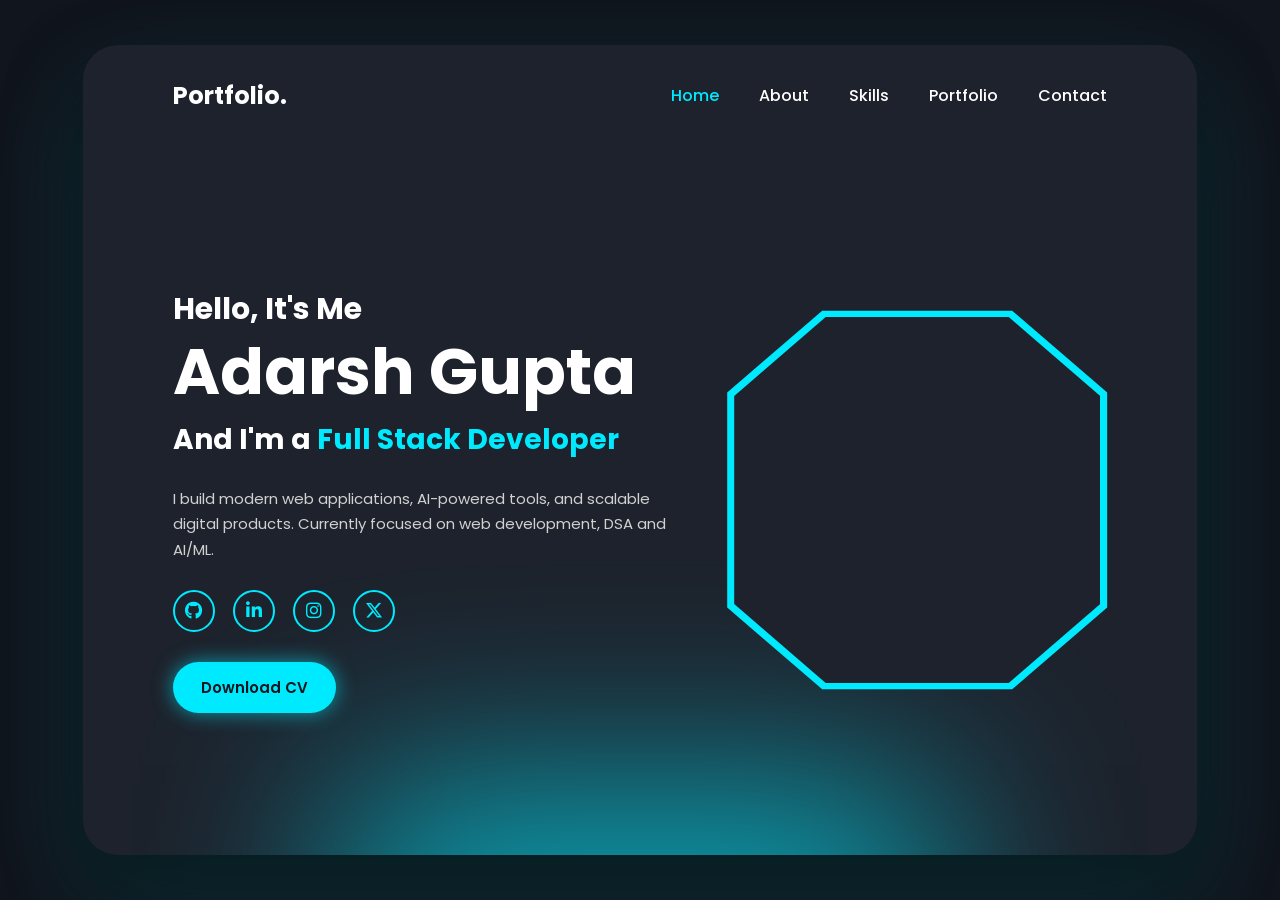
==== commit 9e906c5b: "Merge branch 'main' of https://github.com/adarshgupta162/Portfolio" ====
--- a/index.html
+++ b/index.html
@@ -1,156 +1,463 @@
 <!doctype html>
 <html lang="en">
 <head>
-  <meta charset="utf-8">
-  <meta name="viewport" content="width=device-width, initial-scale=1">
-  <meta name="description" content="Adarsh Gupta is a software developer and SaaS builder creating exam platforms, business software, and campus tools.">
-  <meta property="og:title" content="Adarsh Gupta | Software Developer & SaaS Builder">
-  <meta property="og:description" content="I build useful software, from exam platforms to field-sales tools — and collect moments through photography.">
-  <meta name="theme-color" content="#f3f4f7">
-  <title>Adarsh Gupta — Software Developer & SaaS Builder</title>
-  <link rel="preconnect" href="https://fonts.googleapis.com">
-  <link rel="preconnect" href="https://fonts.gstatic.com" crossorigin>
-  <link href="https://fonts.googleapis.com/css2?family=DM+Mono:wght@400;500&family=Manrope:wght@400;500;600;700;800&family=Source+Serif+4:opsz,wght@8..60,400;8..60,500&display=swap" rel="stylesheet">
-  <link rel="stylesheet" href="css/style.css">
+    <meta charset="UTF-8">
+    <meta name="viewport" content="width=device-width, initial-scale=1.0">
+
+    <title>Adarsh Gupta | Portfolio</title>
+
+    <!-- Font Awesome -->
+    <link
+        rel="stylesheet"
+        href="https://cdnjs.cloudflare.com/ajax/libs/font-awesome/6.5.2/css/all.min.css"
+    >
+
+    <!-- Google Font -->
+    <link
+        href="https://fonts.googleapis.com/css2?family=Poppins:wght@400;500;600;700;800&display=swap"
+        rel="stylesheet"
+    >
+
+    <style>
+        * {
+            margin: 0;
+            padding: 0;
+            box-sizing: border-box;
+            scroll-behavior: smooth;
+        }
+
+        body {
+            font-family: "Poppins", sans-serif;
+            background: #11151d;
+            color: white;
+        }
+
+        /* Main container */
+
+        .container {
+            width: 87%;
+            max-width: 1350px;
+            min-height: 90vh;
+            margin: 5vh auto;
+            padding: 0 7%;
+            border-radius: 35px;
+            background: #1d222c;
+
+            box-shadow:
+                0 30px 70px rgba(0, 0, 0, 0.5),
+                0 40px 100px rgba(0, 238, 255, 0.18);
+
+            position: relative;
+            overflow: hidden;
+        }
+
+        /* Cyan glow at bottom */
+
+        .container::after {
+            content: "";
+            position: absolute;
+            width: 600px;
+            height: 250px;
+            bottom: -180px;
+            left: 50%;
+            transform: translateX(-50%);
+            background: #00eaff;
+            filter: blur(100px);
+            opacity: 0.65;
+            pointer-events: none;
+        }
+
+        /* Navbar */
+
+        header {
+            height: 100px;
+            display: flex;
+            align-items: center;
+            justify-content: space-between;
+        }
+
+        .logo {
+            font-size: 24px;
+            font-weight: 700;
+        }
+
+        nav {
+            display: flex;
+            gap: 40px;
+        }
+
+        nav a {
+            color: white;
+            text-decoration: none;
+            font-size: 16px;
+            font-weight: 500;
+            transition: 0.3s;
+        }
+
+        nav a:hover,
+        nav a.active {
+            color: #00eaff;
+        }
+
+        /* Hero */
+
+        .hero {
+            min-height: calc(90vh - 100px);
+            display: flex;
+            align-items: center;
+            justify-content: space-between;
+            gap: 60px;
+            position: relative;
+            z-index: 2;
+        }
+
+        .hero-text {
+            width: 55%;
+        }
+
+        .hero-text h3 {
+            font-size: 30px;
+            margin-bottom: 5px;
+        }
+
+        .hero-text h1 {
+            font-size: clamp(45px, 5vw, 65px);
+            line-height: 1.1;
+            margin-bottom: 12px;
+        }
+
+        .hero-text h2 {
+            font-size: 28px;
+            margin-bottom: 25px;
+        }
+
+        .cyan {
+            color: #00eaff;
+        }
+
+        .hero-text p {
+            max-width: 600px;
+            color: #d1d1d1;
+            font-size: 15px;
+            line-height: 1.7;
+            margin-bottom: 28px;
+        }
+
+        /* Social icons */
+
+        .social {
+            display: flex;
+            gap: 18px;
+            margin-bottom: 30px;
+        }
+
+        .social a {
+            width: 42px;
+            height: 42px;
+            border: 2px solid #00eaff;
+            border-radius: 50%;
+
+            display: flex;
+            align-items: center;
+            justify-content: center;
+
+            color: #00eaff;
+            text-decoration: none;
+            font-size: 18px;
+
+            transition: 0.3s;
+        }
+
+        .social a:hover {
+            background: #00eaff;
+            color: #11151d;
+            box-shadow: 0 0 20px #00eaff;
+            transform: translateY(-4px);
+        }
+
+        /* Button */
+
+        .cv-btn {
+            display: inline-block;
+            padding: 14px 28px;
+
+            border-radius: 30px;
+            background: #00eaff;
+
+            color: #11151d;
+            text-decoration: none;
+
+            font-weight: 600;
+            font-size: 15px;
+
+            box-shadow: 0 0 20px rgba(0, 234, 255, 0.6);
+
+            transition: 0.3s;
+        }
+
+        .cv-btn:hover {
+            transform: translateY(-3px);
+            box-shadow: 0 0 35px rgba(0, 234, 255, 0.9);
+        }
+
+        /* Profile */
+
+        .hero-image {
+            width: 42%;
+            display: flex;
+            justify-content: center;
+            align-items: center;
+        }
+
+        .hexagon {
+            width: 380px;
+            height: 430px;
+
+            background: #00eaff;
+
+            clip-path: polygon(
+                25% 6%,
+                75% 6%,
+                100% 25%,
+                100% 75%,
+                75% 94%,
+                25% 94%,
+                0 75%,
+                0 25%
+            );
+
+            display: flex;
+            justify-content: center;
+            align-items: center;
+
+            filter:
+                drop-shadow(0 0 15px #00eaff)
+                drop-shadow(0 0 35px #00eaff);
+
+            position: relative;
+        }
+
+        .hexagon::before {
+            content: "";
+            position: absolute;
+            inset: 7px;
+
+            background: #1d222c;
+
+            clip-path: inherit;
+        }
+
+        .hexagon img {
+            width: 95%;
+            height: 95%;
+
+            object-fit: cover;
+
+            position: relative;
+            z-index: 2;
+
+            clip-path: polygon(
+                25% 6%,
+                75% 6%,
+                100% 25%,
+                100% 75%,
+                75% 94%,
+                25% 94%,
+                0 75%,
+                0 25%
+            );
+        }
+
+        /* Mobile */
+
+        @media (max-width: 900px) {
+
+            .container {
+                width: 94%;
+                padding: 0 6%;
+                margin: 3vh auto;
+            }
+
+            header {
+                height: 80px;
+            }
+
+            nav {
+                gap: 15px;
+            }
+
+            nav a {
+                font-size: 13px;
+            }
+
+            .hero {
+                flex-direction: column-reverse;
+                justify-content: center;
+                text-align: center;
+                padding: 40px 0;
+            }
+
+            .hero-text {
+                width: 100%;
+            }
+
+            .hero-image {
+                width: 100%;
+            }
+
+            .hexagon {
+                width: 280px;
+                height: 320px;
+            }
+
+            .social {
+                justify-content: center;
+            }
+
+            .hero-text h3 {
+                font-size: 24px;
+            }
+
+            .hero-text h2 {
+                font-size: 22px;
+            }
+        }
+
+        @media (max-width: 550px) {
+
+            .container {
+                min-height: 94vh;
+                border-radius: 25px;
+            }
+
+            .logo {
+                font-size: 20px;
+            }
+
+            nav {
+                display: none;
+            }
+
+            .hero {
+                min-height: calc(94vh - 80px);
+            }
+
+            .hexagon {
+                width: 230px;
+                height: 270px;
+            }
+
+            .hero-text h1 {
+                font-size: 40px;
+            }
+
+            .hero-text h3 {
+                font-size: 20px;
+            }
+
+            .hero-text h2 {
+                font-size: 19px;
+            }
+
+            .hero-text p {
+                font-size: 13px;
+            }
+        }
+    </style>
 </head>
 <body>
-<a class="skip-link" href="#main">Skip to content</a>
-<div class="page-grid" aria-hidden="true"></div>
-<div class="site-shell">
-  <header class="site-header">
-    <a class="brand" href="#top" aria-label="Adarsh Gupta, home">AG<span>.</span></a>
-    <nav class="main-nav" aria-label="Main navigation">
-      <a href="#projects">Projects</a>
-      <a href="photography.html">Photography</a>
-      <a href="leetcode.html">LeetCode</a>
-      <a href="#about">About</a>
-      <a href="#learning">Learning</a>
-      <a href="#campus">Campus</a>
-    </nav>
-    <a class="header-cta" href="#contact">Let’s talk <span aria-hidden="true">↗</span></a>
-  </header>
-
-  <main id="main">
-    <section class="hero" id="top">
-      <div class="hero-topline"><span class="status-dot"></span> BUILDING ON THE WEB · VARANASI, INDIA</div>
-      <h1>Ideas into<br><span class="serif-word">useful</span> software<span class="period">.</span></h1>
-      <div class="hero-bottom">
-        <p class="hero-lede">I'm Adarsh Gupta — a software developer and SaaS builder creating products that solve real problems.</p>
-        <div class="hero-side">
-          <p>Currently exploring the intersection of product engineering, backend systems and thoughtful design.</p>
-          <a class="text-link" href="#projects">Explore my work <span aria-hidden="true">↓</span></a>
-        </div>
-      </div>
-      <div class="hero-index"><span>01 / INTRODUCTION</span><span>SOFTWARE · PRODUCT · PHOTOGRAPHY</span></div>
-    </section>
-
-    <section class="section projects-section" id="projects">
-      <div class="section-label"><span>01</span><h2>Selected work</h2><p>PRODUCTS IN PROGRESS</p></div>
-      <div class="section-content">
-        <article class="project-card project-phy">
-          <div class="project-number">PROJECT / 01</div>
-          <div class="project-main">
-            <div class="project-copy">
-              <p class="eyebrow">EDTECH · EXAM PLATFORM</p>
-              <h3>PhyNetix<span class="project-mark">↗</span></h3>
-              <p class="project-description">A JEE test-series platform built around a realistic computer-based test experience, question-bank workflows and performance review.</p>
-              <div class="tag-list"><span>React</span><span>TypeScript</span><span>Supabase</span><span>EdTech</span></div>
-              <a class="project-link" href="https://phynetix.me" target="_blank" rel="noopener noreferrer">Explore PhyNetix <span>↗</span></a>
+
+    <div class="container">
+
+        <!-- NAVBAR -->
+
+        <header>
+            <div class="logo">
+                Portfolio.
             </div>
-            <div class="project-visual phy-visual" aria-label="Abstract interface illustration for PhyNetix">
-              <div class="mock-window">
-                <div class="mock-top"><span></span><span></span><span></span><b>PhyNetix / Test Console</b></div>
-                <div class="mock-body"><aside><i></i><i></i><i></i><i></i></aside><div class="mock-content"><div class="mock-label">PHYSICS · SECTION A</div><div class="mock-line long"></div><div class="mock-line medium"></div><div class="mock-options"><span>A</span><span>B</span><span>C</span><span>D</span></div><div class="mock-footer"><span>QUESTION 08 / 30</span><span class="mock-button">Save & Next →</span></div></div></div>
-              </div>
-              <span class="visual-caption">A focused test-taking experience</span>
+
+            <nav>
+                <a href="#" class="active">Home</a>
+                <a href="#about">About</a>
+                <a href="#skills">Skills</a>
+                <a href="#portfolio">Portfolio</a>
+                <a href="#contact">Contact</a>
+            </nav>
+        </header>
+
+
+        <!-- HERO -->
+
+        <section class="hero">
+
+            <div class="hero-text">
+
+                <h3>Hello, It's Me</h3>
+
+                <h1>Adarsh Gupta</h1>
+
+                <h2>
+                    And I'm a
+                    <span class="cyan">Full Stack Developer</span>
+                </h2>
+
+                <p>
+                    I build modern web applications, AI-powered tools,
+                    and scalable digital products. Currently focused on
+                    web development, DSA and AI/ML.
+                </p>
+
+
+                <!-- SOCIAL -->
+
+                <div class="social">
+
+                    <a href="#" target="_blank">
+                        <i class="fa-brands fa-github"></i>
+                    </a>
+
+                    <a href="#" target="_blank">
+                        <i class="fa-brands fa-linkedin-in"></i>
+                    </a>
+
+                    <a href="#" target="_blank">
+                        <i class="fa-brands fa-instagram"></i>
+                    </a>
+
+                    <a href="#" target="_blank">
+                        <i class="fa-brands fa-x-twitter"></i>
+                    </a>
+
+                </div>
+
+
+                <!-- CV -->
+
+                <a href="resume.pdf" class="cv-btn" download>
+                    Download CV
+                </a>
+
             </div>
-          </div>
-          <div class="project-foot"><span>01 — 02</span><span>DESIGNED FOR SERIOUS PRACTICE</span></div>
-        </article>
-
-        <article class="project-card project-shree">
-          <div class="project-number">PROJECT / 02</div>
-          <div class="project-main">
-            <div class="project-copy">
-              <p class="eyebrow">B2B · CRM / ERP</p>
-              <h3>ShreekinOS<span class="project-mark">↗</span></h3>
-              <p class="project-description">Internal software for pharmaceutical field teams — role-based access, reporting hierarchy, attendance and coordinated field visits.</p>
-              <div class="tag-list"><span>React</span><span>PostgreSQL</span><span>RLS</span><span>Edge Functions</span></div>
-              <p class="project-note">Built around real operational workflows, permissions and data boundaries.</p>
+
+
+            <!-- PROFILE IMAGE -->
+
+            <div class="hero-image">
+
+                <div class="hexagon">
+
+                    <img
+                        src="profile.png"
+                        alt="Adarsh Gupta"
+                    >
+
+                </div>
+
             </div>
-            <div class="project-visual shree-visual" aria-label="Abstract business dashboard illustration">
-              <div class="dashboard">
-                <div class="dash-top"><b>FIELD OPERATIONS</b><span>LIVE OVERVIEW <i></i></span></div>
-                <div class="dash-stats"><div><small>FIELD TEAM</small><strong>128</strong><span>Across territories</span></div><div><small>VISITS TODAY</small><strong>064</strong><span>Team activity</span></div></div>
-                <div class="dash-chart"><div class="chart-head"><b>Weekly activity</b><span>Last 7 days</span></div><div class="chart-bars"><i style="height:34%"></i><i style="height:54%"></i><i style="height:43%"></i><i style="height:76%"></i><i style="height:60%"></i><i style="height:90%"></i><i style="height:68%"></i></div></div>
-                <div class="dash-row"><span><i></i> Attendance overview</span><span>Updated just now ↗</span></div>
-              </div>
-              <span class="visual-caption">Role-aware field operations</span>
-            </div>
-          </div>
-          <div class="project-foot"><span>02 — 02</span><span>SOFTWARE FOR REAL-WORLD TEAMS</span></div>
-        </article>
-      </div>
-    </section>
-
-    <section class="section side-projects-section" id="extras">
-      <div class="section-label"><span>02</span><h2>Beyond the build</h2><p>MORE THAN CODE</p></div>
-      <div class="section-content destination-grid">
-        <a class="destination-card" href="photography.html">
-          <span class="destination-index">PERSONAL ARCHIVE / 01</span>
-          <span class="destination-title">Photography diary <b aria-hidden="true">↗</b></span>
-          <span class="destination-description">A separate space for the places, details and moments I capture through my camera.</span>
-          <span class="destination-link">Explore photographs ↗</span>
-        </a>
-        <a class="destination-card" href="leetcode.html">
-          <span class="destination-index">PROBLEM SOLVING / 02</span>
-          <span class="destination-title">LeetCode progress <b aria-hidden="true">↗</b></span>
-          <span class="destination-description">Track solved problems, difficulty breakdown and activity using a LeetCode username.</span>
-          <span class="destination-link">View coding stats ↗</span>
-        </a>
-      </div>
-    </section>
-
-    <section class="section about-section" id="about">
-      <div class="section-label"><span>03</span><h2>A little about me</h2><p>THE PERSON BEHIND THE BUILD</p></div>
-      <div class="section-content about-content">
-        <p class="about-lede">I like making things that are useful — and understanding how they work, all the way down.</p>
-        <div class="about-columns"><p>I'm a Computer Software Engineering student at IIEST Shibpur, originally from Varanasi. Most of my building time goes into SaaS products: exam tools, business workflows and ideas that make student life easier.</p><p>Alongside shipping projects, I'm working through DSA in C++, backend engineering and cloud fundamentals. Away from my laptop, you'll usually find me with a camera, at the gym or exploring somewhere new.</p></div>
-        <div class="skills-grid"><div><span>01 / LANGUAGES</span><p>C++ · Python · JavaScript · TypeScript · SQL</p></div><div><span>02 / FRONTEND</span><p>React · Vite · Tailwind CSS · shadcn/ui</p></div><div><span>03 / BACKEND</span><p>Supabase · PostgreSQL · RLS · Edge Functions</p></div><div><span>04 / TOOLKIT</span><p>Git · GitHub · Vercel · Linux · Lovable</p></div></div>
-      </div>
-    </section>
-
-    <section class="section learning-section" id="learning">
-      <div class="section-label"><span>04</span><h2>In progress</h2><p>ALWAYS LEARNING</p></div>
-      <div class="section-content learning-list">
-        <article><span class="learning-number">01</span><div><h3>Backend engineering</h3><p>Node.js, Express, SQL, authentication, security, testing and deployment.</p></div><span class="learning-status">BUILDING DEPTH</span></article>
-        <article><span class="learning-number">02</span><div><h3>DSA in C++</h3><p>Striver's A2Z sheet, problem-solving patterns and regular LeetCode practice.</p></div><span class="learning-status">IN PROGRESS</span></article>
-        <article><span class="learning-number">03</span><div><h3>Cloud & AI</h3><p>Google Cloud, Firebase and generative AI applications.</p></div><span class="learning-status">EXPLORING</span></article>
-      </div>
-    </section>
-
-    <section class="section campus-section" id="campus">
-      <div class="section-label"><span>05</span><h2>Beyond the screen</h2><p>CAMPUS & COMMUNITY</p></div>
-      <div class="section-content campus-list">
-        <article><div><h3>ICCHE</h3><span>Students' Outreach Programme · IIEST Shibpur</span></div><p>Volunteering with the institute's social outreach programme, which runs free classes for children living near campus. <a href="https://www.icche.in/" target="_blank" rel="noopener noreferrer">icche.in ↗</a></p></article>
-        <article><div><h3>Catharsis</h3><span>Photographic Society · IIEST Shibpur</span></div><p>Capturing institute events and the everyday details around campus.</p></article>
-      </div>
-    </section>
-
-    <section class="contact-section" id="contact">
-      <div class="contact-top"><span>06 / GET IN TOUCH</span><span>OPEN TO GOOD PROBLEMS</span></div>
-      <h2>Have something<br>worth building<span class="serif-word">?</span></h2>
-      <div class="contact-bottom"><p>Open to projects, hackathon teams and opportunities where I can build, contribute and learn.</p><a href="mailto:adarsh07gupta@gmail.com">adarsh07gupta@gmail.com <span>↗</span></a></div>
-    </section>
-  </main>
-  <footer class="site-footer"><a class="brand" href="#top">AG<span>.</span></a><span>DESIGNED, BUILT & STILL LEARNING.</span><div><a href="https://github.com/adarshgupta162" target="_blank" rel="noopener noreferrer">GitHub ↗</a><a href="https://www.linkedin.com/in/adarsh07gupta" target="_blank" rel="noopener noreferrer">LinkedIn ↗</a><a href="#top">Back to top ↑</a></div></footer>
-</div>
-
-<dialog class="photo-lightbox" id="photo-lightbox">
-  <button class="lightbox-close" id="lightbox-close" aria-label="Close photo">×</button>
-  <button class="lightbox-arrow" id="lightbox-prev" aria-label="Previous photo">←</button>
-  <figure><img id="lightbox-image" src="" alt=""><figcaption id="lightbox-caption"></figcaption></figure>
-  <button class="lightbox-arrow" id="lightbox-next" aria-label="Next photo">→</button>
-</dialog>
+
+        </section>
+
+    </div>
+
 </body>
 </html>
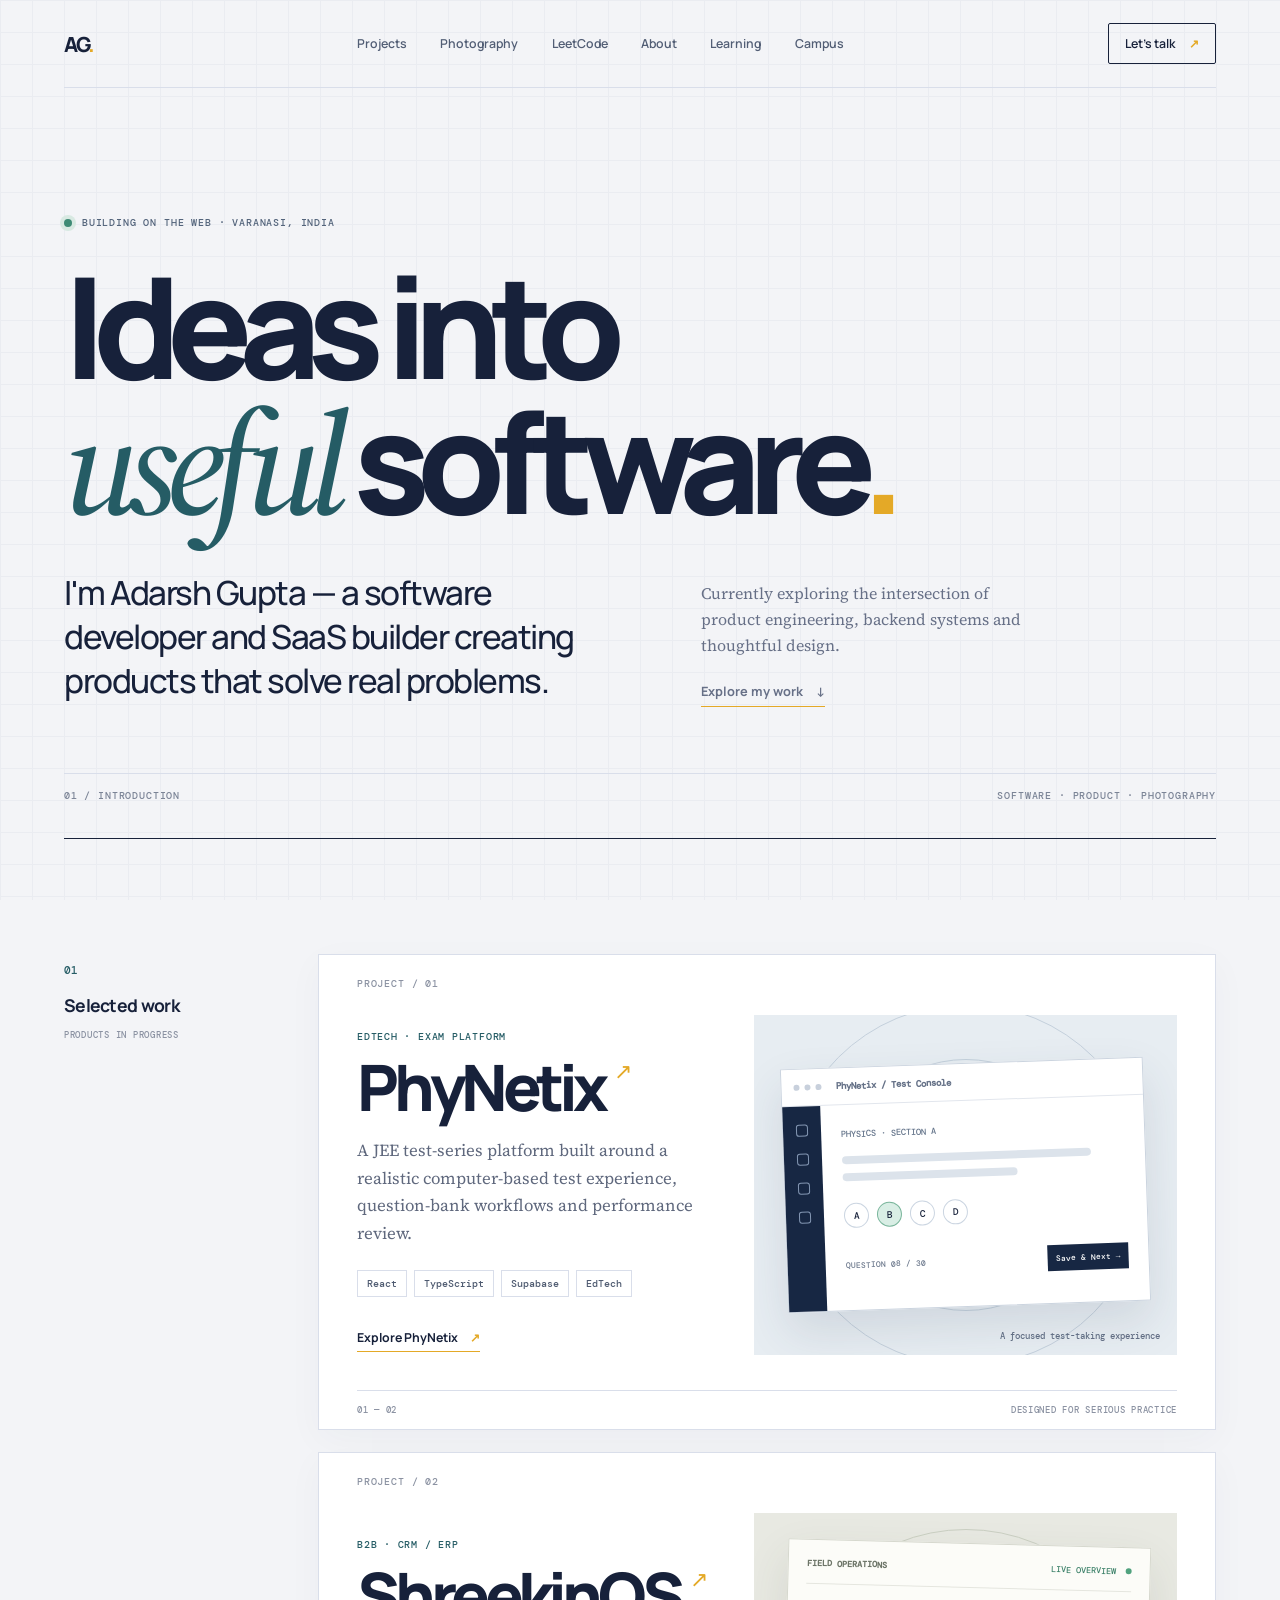
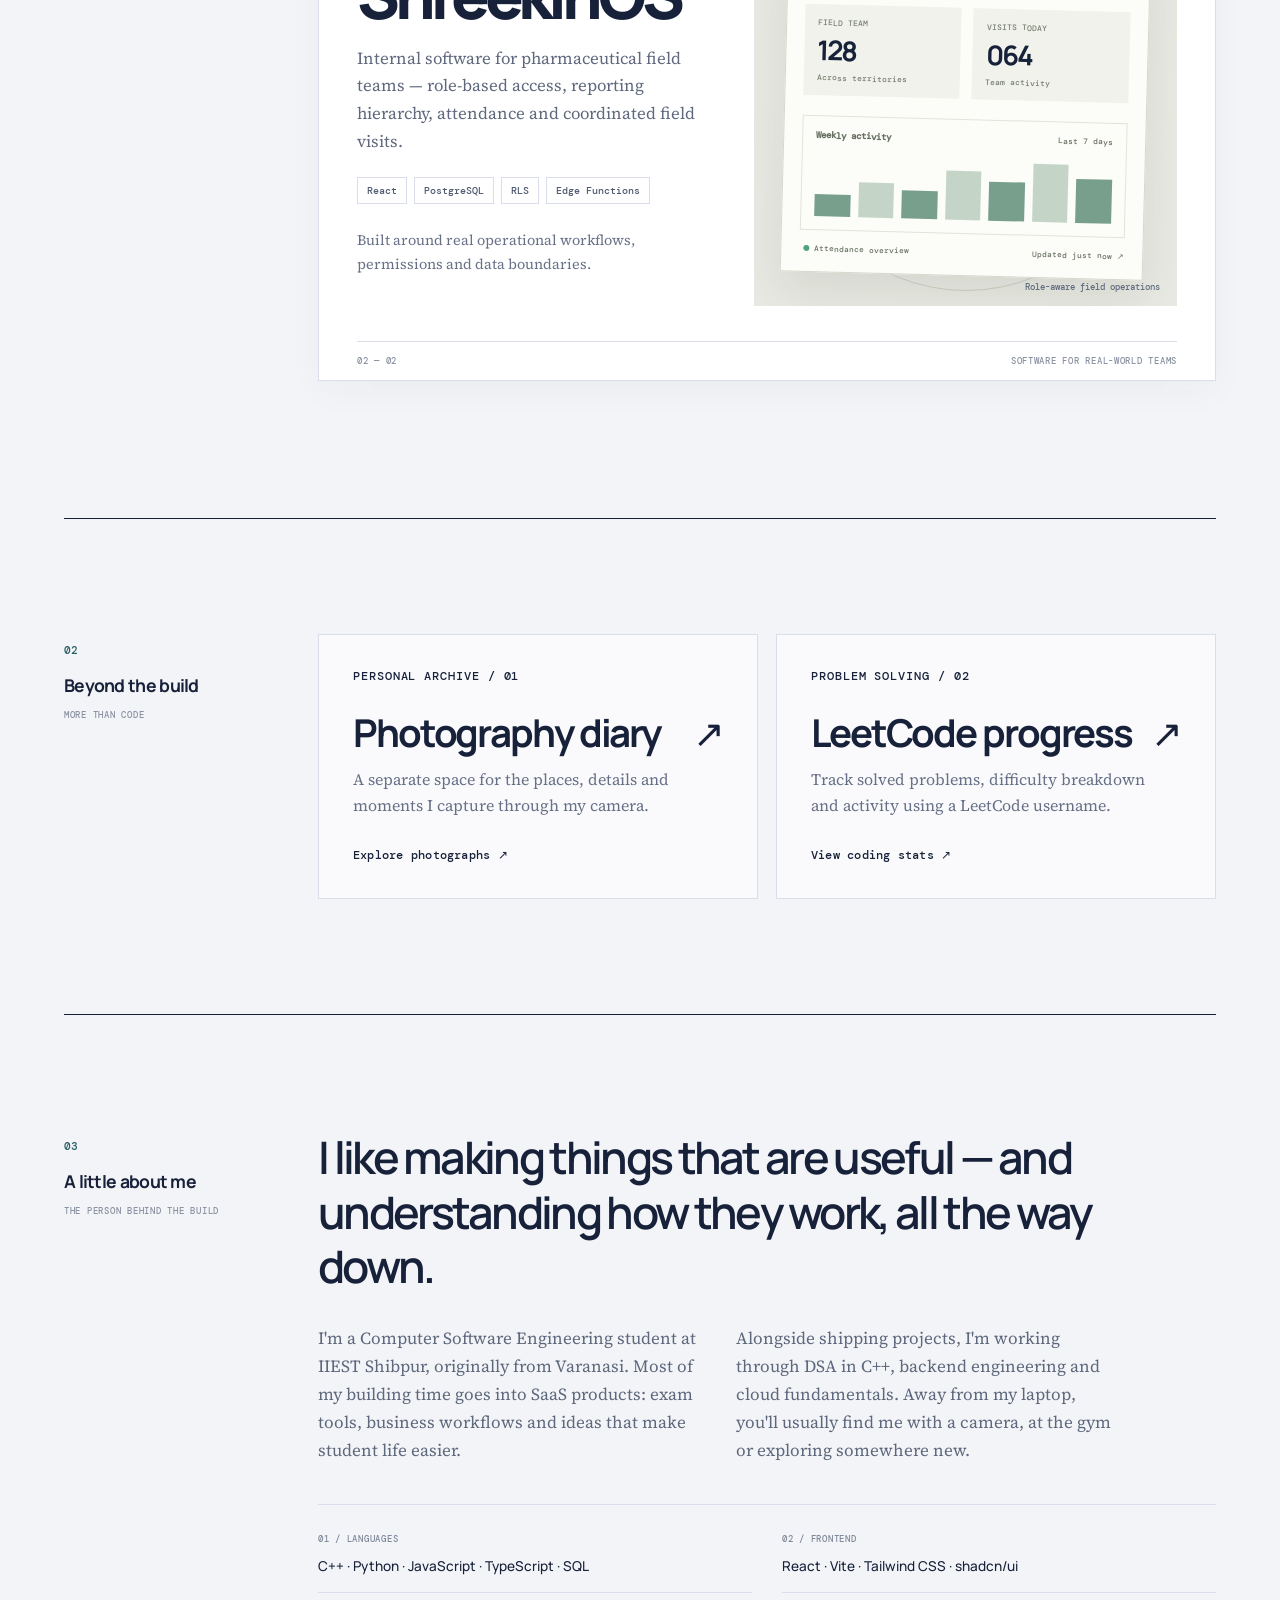
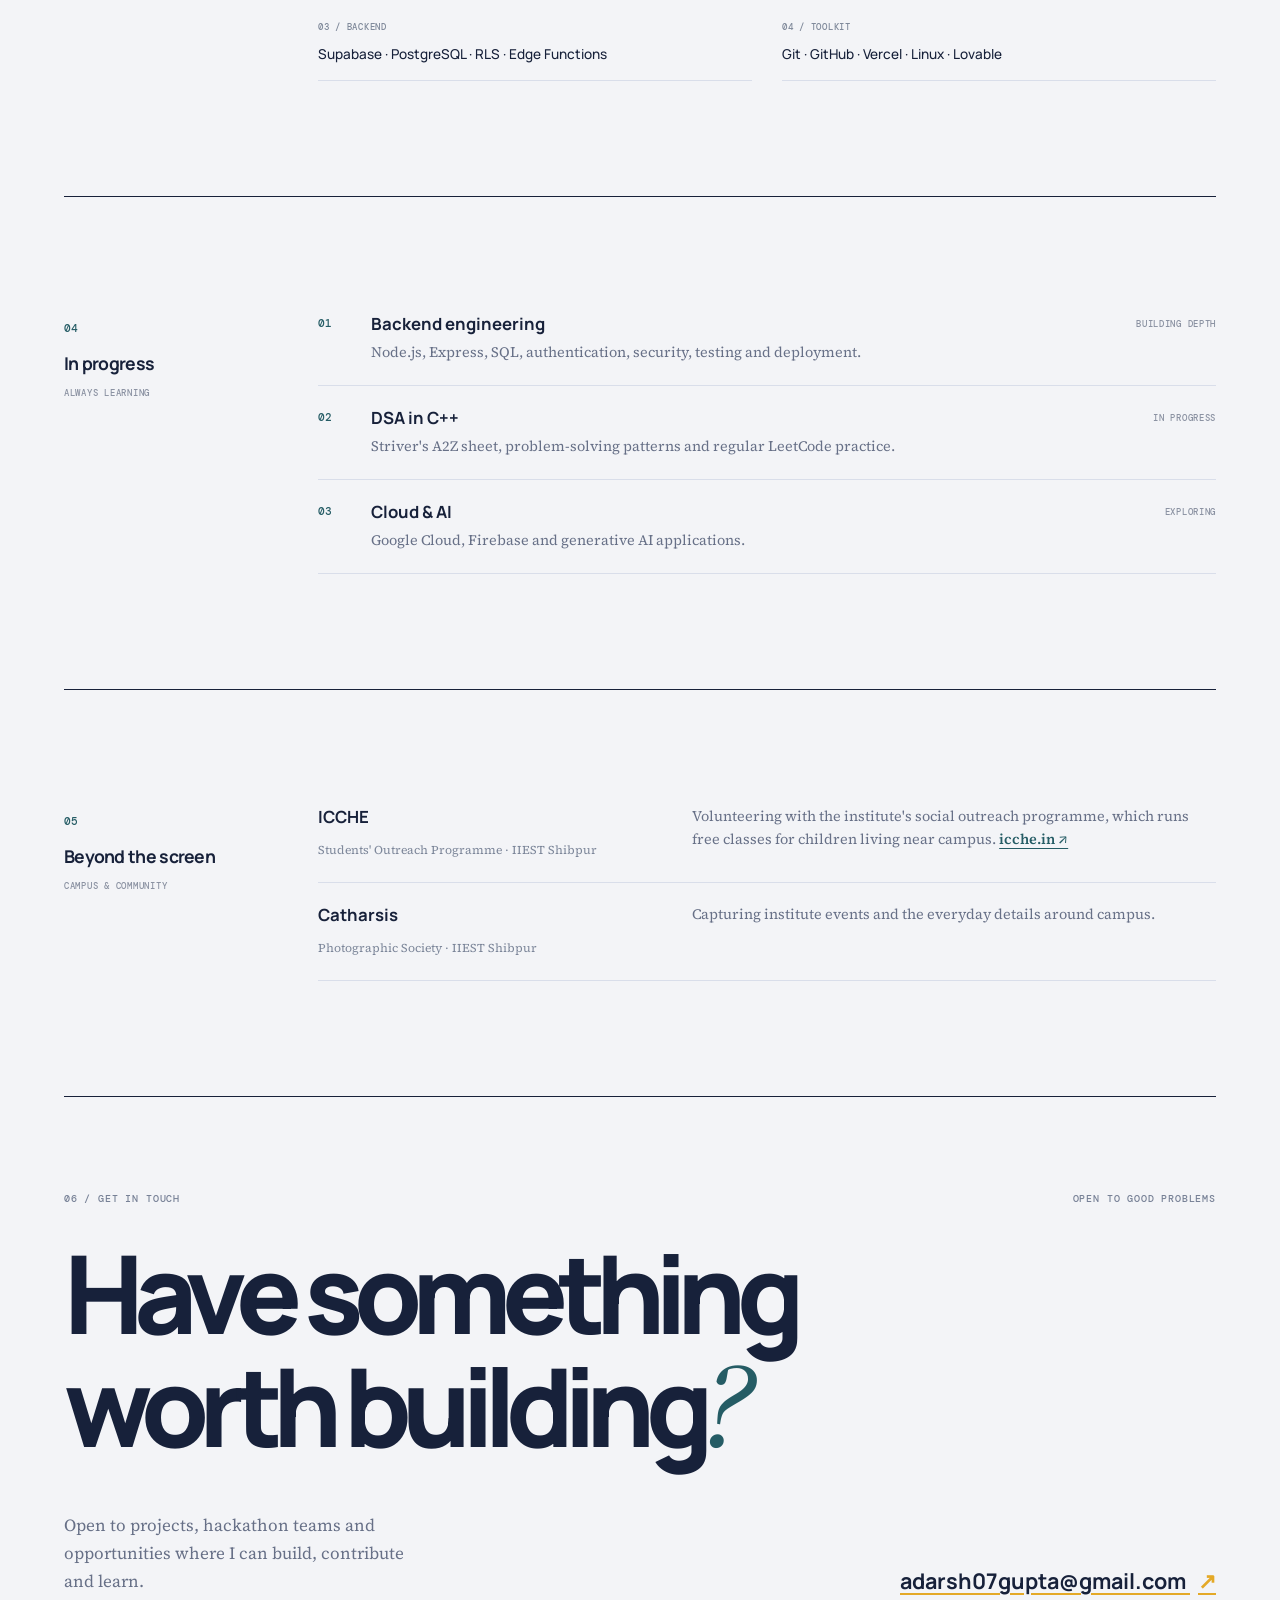
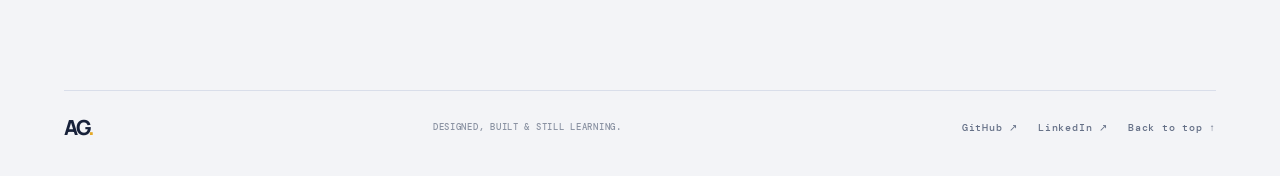
==== commit c8fbb420: "Update index.html" ====
--- a/index.html
+++ b/index.html
@@ -1,463 +1,156 @@
 <!doctype html>
 <html lang="en">
 <head>
-    <meta charset="UTF-8">
-    <meta name="viewport" content="width=device-width, initial-scale=1.0">
-
-    <title>Adarsh Gupta | Portfolio</title>
-
-    <!-- Font Awesome -->
-    <link
-        rel="stylesheet"
-        href="https://cdnjs.cloudflare.com/ajax/libs/font-awesome/6.5.2/css/all.min.css"
-    >
-
-    <!-- Google Font -->
-    <link
-        href="https://fonts.googleapis.com/css2?family=Poppins:wght@400;500;600;700;800&display=swap"
-        rel="stylesheet"
-    >
-
-    <style>
-        * {
-            margin: 0;
-            padding: 0;
-            box-sizing: border-box;
-            scroll-behavior: smooth;
-        }
-
-        body {
-            font-family: "Poppins", sans-serif;
-            background: #11151d;
-            color: white;
-        }
-
-        /* Main container */
-
-        .container {
-            width: 87%;
-            max-width: 1350px;
-            min-height: 90vh;
-            margin: 5vh auto;
-            padding: 0 7%;
-            border-radius: 35px;
-            background: #1d222c;
-
-            box-shadow:
-                0 30px 70px rgba(0, 0, 0, 0.5),
-                0 40px 100px rgba(0, 238, 255, 0.18);
-
-            position: relative;
-            overflow: hidden;
-        }
-
-        /* Cyan glow at bottom */
-
-        .container::after {
-            content: "";
-            position: absolute;
-            width: 600px;
-            height: 250px;
-            bottom: -180px;
-            left: 50%;
-            transform: translateX(-50%);
-            background: #00eaff;
-            filter: blur(100px);
-            opacity: 0.65;
-            pointer-events: none;
-        }
-
-        /* Navbar */
-
-        header {
-            height: 100px;
-            display: flex;
-            align-items: center;
-            justify-content: space-between;
-        }
-
-        .logo {
-            font-size: 24px;
-            font-weight: 700;
-        }
-
-        nav {
-            display: flex;
-            gap: 40px;
-        }
-
-        nav a {
-            color: white;
-            text-decoration: none;
-            font-size: 16px;
-            font-weight: 500;
-            transition: 0.3s;
-        }
-
-        nav a:hover,
-        nav a.active {
-            color: #00eaff;
-        }
-
-        /* Hero */
-
-        .hero {
-            min-height: calc(90vh - 100px);
-            display: flex;
-            align-items: center;
-            justify-content: space-between;
-            gap: 60px;
-            position: relative;
-            z-index: 2;
-        }
-
-        .hero-text {
-            width: 55%;
-        }
-
-        .hero-text h3 {
-            font-size: 30px;
-            margin-bottom: 5px;
-        }
-
-        .hero-text h1 {
-            font-size: clamp(45px, 5vw, 65px);
-            line-height: 1.1;
-            margin-bottom: 12px;
-        }
-
-        .hero-text h2 {
-            font-size: 28px;
-            margin-bottom: 25px;
-        }
-
-        .cyan {
-            color: #00eaff;
-        }
-
-        .hero-text p {
-            max-width: 600px;
-            color: #d1d1d1;
-            font-size: 15px;
-            line-height: 1.7;
-            margin-bottom: 28px;
-        }
-
-        /* Social icons */
-
-        .social {
-            display: flex;
-            gap: 18px;
-            margin-bottom: 30px;
-        }
-
-        .social a {
-            width: 42px;
-            height: 42px;
-            border: 2px solid #00eaff;
-            border-radius: 50%;
-
-            display: flex;
-            align-items: center;
-            justify-content: center;
-
-            color: #00eaff;
-            text-decoration: none;
-            font-size: 18px;
-
-            transition: 0.3s;
-        }
-
-        .social a:hover {
-            background: #00eaff;
-            color: #11151d;
-            box-shadow: 0 0 20px #00eaff;
-            transform: translateY(-4px);
-        }
-
-        /* Button */
-
-        .cv-btn {
-            display: inline-block;
-            padding: 14px 28px;
-
-            border-radius: 30px;
-            background: #00eaff;
-
-            color: #11151d;
-            text-decoration: none;
-
-            font-weight: 600;
-            font-size: 15px;
-
-            box-shadow: 0 0 20px rgba(0, 234, 255, 0.6);
-
-            transition: 0.3s;
-        }
-
-        .cv-btn:hover {
-            transform: translateY(-3px);
-            box-shadow: 0 0 35px rgba(0, 234, 255, 0.9);
-        }
-
-        /* Profile */
-
-        .hero-image {
-            width: 42%;
-            display: flex;
-            justify-content: center;
-            align-items: center;
-        }
-
-        .hexagon {
-            width: 380px;
-            height: 430px;
-
-            background: #00eaff;
-
-            clip-path: polygon(
-                25% 6%,
-                75% 6%,
-                100% 25%,
-                100% 75%,
-                75% 94%,
-                25% 94%,
-                0 75%,
-                0 25%
-            );
-
-            display: flex;
-            justify-content: center;
-            align-items: center;
-
-            filter:
-                drop-shadow(0 0 15px #00eaff)
-                drop-shadow(0 0 35px #00eaff);
-
-            position: relative;
-        }
-
-        .hexagon::before {
-            content: "";
-            position: absolute;
-            inset: 7px;
-
-            background: #1d222c;
-
-            clip-path: inherit;
-        }
-
-        .hexagon img {
-            width: 95%;
-            height: 95%;
-
-            object-fit: cover;
-
-            position: relative;
-            z-index: 2;
-
-            clip-path: polygon(
-                25% 6%,
-                75% 6%,
-                100% 25%,
-                100% 75%,
-                75% 94%,
-                25% 94%,
-                0 75%,
-                0 25%
-            );
-        }
-
-        /* Mobile */
-
-        @media (max-width: 900px) {
-
-            .container {
-                width: 94%;
-                padding: 0 6%;
-                margin: 3vh auto;
-            }
-
-            header {
-                height: 80px;
-            }
-
-            nav {
-                gap: 15px;
-            }
-
-            nav a {
-                font-size: 13px;
-            }
-
-            .hero {
-                flex-direction: column-reverse;
-                justify-content: center;
-                text-align: center;
-                padding: 40px 0;
-            }
-
-            .hero-text {
-                width: 100%;
-            }
-
-            .hero-image {
-                width: 100%;
-            }
-
-            .hexagon {
-                width: 280px;
-                height: 320px;
-            }
-
-            .social {
-                justify-content: center;
-            }
-
-            .hero-text h3 {
-                font-size: 24px;
-            }
-
-            .hero-text h2 {
-                font-size: 22px;
-            }
-        }
-
-        @media (max-width: 550px) {
-
-            .container {
-                min-height: 94vh;
-                border-radius: 25px;
-            }
-
-            .logo {
-                font-size: 20px;
-            }
-
-            nav {
-                display: none;
-            }
-
-            .hero {
-                min-height: calc(94vh - 80px);
-            }
-
-            .hexagon {
-                width: 230px;
-                height: 270px;
-            }
-
-            .hero-text h1 {
-                font-size: 40px;
-            }
-
-            .hero-text h3 {
-                font-size: 20px;
-            }
-
-            .hero-text h2 {
-                font-size: 19px;
-            }
-
-            .hero-text p {
-                font-size: 13px;
-            }
-        }
-    </style>
+  <meta charset="utf-8">
+  <meta name="viewport" content="width=device-width, initial-scale=1">
+  <meta name="description" content="Adarsh Gupta is a software developer and SaaS builder creating exam platforms, business software, and campus tools.">
+  <meta property="og:title" content="Adarsh Gupta | Software Developer & SaaS Builder">
+  <meta property="og:description" content="I build useful software, from exam platforms to field-sales tools — and collect moments through photography.">
+  <meta name="theme-color" content="#f3f4f7">
+  <title>Adarsh Gupta — Software Developer & SaaS Builder</title>
+  <link rel="preconnect" href="https://fonts.googleapis.com">
+  <link rel="preconnect" href="https://fonts.gstatic.com" crossorigin>
+  <link href="https://fonts.googleapis.com/css2?family=DM+Mono:wght@400;500&family=Manrope:wght@400;500;600;700;800&family=Source+Serif+4:opsz,wght@8..60,400;8..60,500&display=swap" rel="stylesheet">
+  <link rel="stylesheet" href="css/style.css">
 </head>
 <body>
+<a class="skip-link" href="#main">Skip to content</a>
+<div class="page-grid" aria-hidden="true"></div>
+<div class="site-shell">
+  <header class="site-header">
+    <a class="brand" href="#top" aria-label="Adarsh Gupta, home">AG<span>.</span></a>
+    <nav class="main-nav" aria-label="Main navigation">
+      <a href="#projects">Projects</a>
+      <a href="photography.html">Photography</a>
+      <a href="leetcode.html">LeetCode</a>
+      <a href="#about">About</a>
+      <a href="#learning">Learning</a>
+      <a href="#campus">Campus</a>
+    </nav>
+    <a class="header-cta" href="#contact">Let’s talk <span aria-hidden="true">↗</span></a>
+  </header>
 
-    <div class="container">
+  <main id="main">
+    <section class="hero" id="top">
+      <div class="hero-topline"><span class="status-dot"></span> BUILDING ON THE WEB · VARANASI, INDIA</div>
+      <h1>Ideas into<br><span class="serif-word">useful</span> software<span class="period">.</span></h1>
+      <div class="hero-bottom">
+        <p class="hero-lede">I'm Adarsh Gupta — a software developer and SaaS builder creating products that solve real problems.</p>
+        <div class="hero-side">
+          <p>Currently exploring the intersection of product engineering, backend systems and thoughtful design.</p>
+          <a class="text-link" href="#projects">Explore my work <span aria-hidden="true">↓</span></a>
+        </div>
+      </div>
+      <div class="hero-index"><span>01 / INTRODUCTION</span><span>SOFTWARE · PRODUCT · PHOTOGRAPHY</span></div>
+    </section>
 
-        <!-- NAVBAR -->
+    <section class="section projects-section" id="projects">
+      <div class="section-label"><span>01</span><h2>Selected work</h2><p>PRODUCTS IN PROGRESS</p></div>
+      <div class="section-content">
+        <article class="project-card project-phy">
+          <div class="project-number">PROJECT / 01</div>
+          <div class="project-main">
+            <div class="project-copy">
+              <p class="eyebrow">EDTECH · EXAM PLATFORM</p>
+              <h3>PhyNetix<span class="project-mark">↗</span></h3>
+              <p class="project-description">A JEE test-series platform built around a realistic computer-based test experience, question-bank workflows and performance review.</p>
+              <div class="tag-list"><span>React</span><span>TypeScript</span><span>Supabase</span><span>EdTech</span></div>
+              <a class="project-link" href="https://phynetix.me" target="_blank" rel="noopener noreferrer">Explore PhyNetix <span>↗</span></a>
+            </div>
+            <div class="project-visual phy-visual" aria-label="Abstract interface illustration for PhyNetix">
+              <div class="mock-window">
+                <div class="mock-top"><span></span><span></span><span></span><b>PhyNetix / Test Console</b></div>
+                <div class="mock-body"><aside><i></i><i></i><i></i><i></i></aside><div class="mock-content"><div class="mock-label">PHYSICS · SECTION A</div><div class="mock-line long"></div><div class="mock-line medium"></div><div class="mock-options"><span>A</span><span>B</span><span>C</span><span>D</span></div><div class="mock-footer"><span>QUESTION 08 / 30</span><span class="mock-button">Save & Next →</span></div></div></div>
+              </div>
+              <span class="visual-caption">A focused test-taking experience</span>
+            </div>
+          </div>
+          <div class="project-foot"><span>01 — 02</span><span>DESIGNED FOR SERIOUS PRACTICE</span></div>
+        </article>
 
-        <header>
-            <div class="logo">
-                Portfolio.
+        <article class="project-card project-shree">
+          <div class="project-number">PROJECT / 02</div>
+          <div class="project-main">
+            <div class="project-copy">
+              <p class="eyebrow">B2B · CRM / ERP</p>
+              <h3>ShreekinOS<span class="project-mark">↗</span></h3>
+              <p class="project-description">Internal software for pharmaceutical field teams — role-based access, reporting hierarchy, attendance and coordinated field visits.</p>
+              <div class="tag-list"><span>React</span><span>PostgreSQL</span><span>RLS</span><span>Edge Functions</span></div>
+              <p class="project-note">Built around real operational workflows, permissions and data boundaries.</p>
             </div>
+            <div class="project-visual shree-visual" aria-label="Abstract business dashboard illustration">
+              <div class="dashboard">
+                <div class="dash-top"><b>FIELD OPERATIONS</b><span>LIVE OVERVIEW <i></i></span></div>
+                <div class="dash-stats"><div><small>FIELD TEAM</small><strong>128</strong><span>Across territories</span></div><div><small>VISITS TODAY</small><strong>064</strong><span>Team activity</span></div></div>
+                <div class="dash-chart"><div class="chart-head"><b>Weekly activity</b><span>Last 7 days</span></div><div class="chart-bars"><i style="height:34%"></i><i style="height:54%"></i><i style="height:43%"></i><i style="height:76%"></i><i style="height:60%"></i><i style="height:90%"></i><i style="height:68%"></i></div></div>
+                <div class="dash-row"><span><i></i> Attendance overview</span><span>Updated just now ↗</span></div>
+              </div>
+              <span class="visual-caption">Role-aware field operations</span>
+            </div>
+          </div>
+          <div class="project-foot"><span>02 — 02</span><span>SOFTWARE FOR REAL-WORLD TEAMS</span></div>
+        </article>
+      </div>
+    </section>
 
-            <nav>
-                <a href="#" class="active">Home</a>
-                <a href="#about">About</a>
-                <a href="#skills">Skills</a>
-                <a href="#portfolio">Portfolio</a>
-                <a href="#contact">Contact</a>
-            </nav>
-        </header>
+    <section class="section side-projects-section" id="extras">
+      <div class="section-label"><span>02</span><h2>Beyond the build</h2><p>MORE THAN CODE</p></div>
+      <div class="section-content destination-grid">
+        <a class="destination-card" href="photography.html">
+          <span class="destination-index">PERSONAL ARCHIVE / 01</span>
+          <span class="destination-title">Photography diary <b aria-hidden="true">↗</b></span>
+          <span class="destination-description">A separate space for the places, details and moments I capture through my camera.</span>
+          <span class="destination-link">Explore photographs ↗</span>
+        </a>
+        <a class="destination-card" href="leetcode.html">
+          <span class="destination-index">PROBLEM SOLVING / 02</span>
+          <span class="destination-title">LeetCode progress <b aria-hidden="true">↗</b></span>
+          <span class="destination-description">Track solved problems, difficulty breakdown and activity using a LeetCode username.</span>
+          <span class="destination-link">View coding stats ↗</span>
+        </a>
+      </div>
+    </section>
 
+    <section class="section about-section" id="about">
+      <div class="section-label"><span>03</span><h2>A little about me</h2><p>THE PERSON BEHIND THE BUILD</p></div>
+      <div class="section-content about-content">
+        <p class="about-lede">I like making things that are useful — and understanding how they work, all the way down.</p>
+        <div class="about-columns"><p>I'm a Computer Software Engineering student at IIEST Shibpur, originally from Varanasi. Most of my building time goes into SaaS products: exam tools, business workflows and ideas that make student life easier.</p><p>Alongside shipping projects, I'm working through DSA in C++, backend engineering and cloud fundamentals. Away from my laptop, you'll usually find me with a camera, at the gym or exploring somewhere new.</p></div>
+        <div class="skills-grid"><div><span>01 / LANGUAGES</span><p>C++ · Python · JavaScript · TypeScript · SQL</p></div><div><span>02 / FRONTEND</span><p>React · Vite · Tailwind CSS · shadcn/ui</p></div><div><span>03 / BACKEND</span><p>Supabase · PostgreSQL · RLS · Edge Functions</p></div><div><span>04 / TOOLKIT</span><p>Git · GitHub · Vercel · Linux · Lovable</p></div></div>
+      </div>
+    </section>
 
-        <!-- HERO -->
+    <section class="section learning-section" id="learning">
+      <div class="section-label"><span>04</span><h2>In progress</h2><p>ALWAYS LEARNING</p></div>
+      <div class="section-content learning-list">
+        <article><span class="learning-number">01</span><div><h3>Backend engineering</h3><p>Node.js, Express, SQL, authentication, security, testing and deployment.</p></div><span class="learning-status">BUILDING DEPTH</span></article>
+        <article><span class="learning-number">02</span><div><h3>DSA in C++</h3><p>Striver's A2Z sheet, problem-solving patterns and regular LeetCode practice.</p></div><span class="learning-status">IN PROGRESS</span></article>
+        <article><span class="learning-number">03</span><div><h3>Cloud & AI</h3><p>Google Cloud, Firebase and generative AI applications.</p></div><span class="learning-status">EXPLORING</span></article>
+      </div>
+    </section>
 
-        <section class="hero">
+    <section class="section campus-section" id="campus">
+      <div class="section-label"><span>05</span><h2>Beyond the screen</h2><p>CAMPUS & COMMUNITY</p></div>
+      <div class="section-content campus-list">
+        <article><div><h3>ICCHE</h3><span>Students' Outreach Programme · IIEST Shibpur</span></div><p>Volunteering with the institute's social outreach programme, which runs free classes for children living near campus. <a href="https://www.icche.in/" target="_blank" rel="noopener noreferrer">icche.in ↗</a></p></article>
+        <article><div><h3>Catharsis</h3><span>Photographic Society · IIEST Shibpur</span></div><p>Capturing institute events and the everyday details around campus.</p></article>
+      </div>
+    </section>
 
-            <div class="hero-text">
+    <section class="contact-section" id="contact">
+      <div class="contact-top"><span>06 / GET IN TOUCH</span><span>OPEN TO GOOD PROBLEMS</span></div>
+      <h2>Have something<br>worth building<span class="serif-word">?</span></h2>
+      <div class="contact-bottom"><p>Open to projects, hackathon teams and opportunities where I can build, contribute and learn.</p><a href="mailto:adarsh07gupta@gmail.com">adarsh07gupta@gmail.com <span>↗</span></a></div>
+    </section>
+  </main>
+  <footer class="site-footer"><a class="brand" href="#top">AG<span>.</span></a><span>DESIGNED, BUILT & STILL LEARNING.</span><div><a href="https://github.com/adarshgupta162" target="_blank" rel="noopener noreferrer">GitHub ↗</a><a href="https://www.linkedin.com/in/adarsh07gupta" target="_blank" rel="noopener noreferrer">LinkedIn ↗</a><a href="#top">Back to top ↑</a></div></footer>
+</div>
 
-                <h3>Hello, It's Me</h3>
-
-                <h1>Adarsh Gupta</h1>
-
-                <h2>
-                    And I'm a
-                    <span class="cyan">Full Stack Developer</span>
-                </h2>
-
-                <p>
-                    I build modern web applications, AI-powered tools,
-                    and scalable digital products. Currently focused on
-                    web development, DSA and AI/ML.
-                </p>
-
-
-                <!-- SOCIAL -->
-
-                <div class="social">
-
-                    <a href="#" target="_blank">
-                        <i class="fa-brands fa-github"></i>
-                    </a>
-
-                    <a href="#" target="_blank">
-                        <i class="fa-brands fa-linkedin-in"></i>
-                    </a>
-
-                    <a href="#" target="_blank">
-                        <i class="fa-brands fa-instagram"></i>
-                    </a>
-
-                    <a href="#" target="_blank">
-                        <i class="fa-brands fa-x-twitter"></i>
-                    </a>
-
-                </div>
-
-
-                <!-- CV -->
-
-                <a href="resume.pdf" class="cv-btn" download>
-                    Download CV
-                </a>
-
-            </div>
-
-
-            <!-- PROFILE IMAGE -->
-
-            <div class="hero-image">
-
-                <div class="hexagon">
-
-                    <img
-                        src="profile.png"
-                        alt="Adarsh Gupta"
-                    >
-
-                </div>
-
-            </div>
-
-        </section>
-
-    </div>
-
+<dialog class="photo-lightbox" id="photo-lightbox">
+  <button class="lightbox-close" id="lightbox-close" aria-label="Close photo">×</button>
+  <button class="lightbox-arrow" id="lightbox-prev" aria-label="Previous photo">←</button>
+  <figure><img id="lightbox-image" src="" alt=""><figcaption id="lightbox-caption"></figcaption></figure>
+  <button class="lightbox-arrow" id="lightbox-next" aria-label="Next photo">→</button>
+</dialog>
 </body>
 </html>
--- a/css/style.css
+++ b/css/style.css
@@ -0,0 +1,105 @@
+*{box-sizing:border-box}
+:root{--paper:#f3f4f7;--white:#fff;--ink:#17213a;--muted:#677087;--line:#d9deea;--blue:#255c65;--gold:#e4a927;--lav:#b9b2f2;--display:"Manrope",sans-serif;--body:"Source Serif 4",Georgia,serif;--mono:"DM Mono",monospace}
+html{scroll-behavior:smooth;scroll-padding-top:90px}
+body{margin:0;background:var(--paper);color:var(--ink);font-family:var(--body);font-size:17px;line-height:1.65;-webkit-font-smoothing:antialiased}
+a{color:inherit;text-underline-offset:4px}
+button{font:inherit}
+a:focus-visible,button:focus-visible{outline:3px solid #7568c9;outline-offset:4px}
+::selection{background:#ded8ff;color:#17213a}
+.page-grid{position:fixed;inset:0;z-index:-1;pointer-events:none;background-image:linear-gradient(#e4e7ee 1px,transparent 1px),linear-gradient(90deg,#e4e7ee 1px,transparent 1px);background-size:32px 32px;opacity:.62}
+.site-shell{max-width:1320px;margin:auto;padding:0 clamp(22px,5vw,68px)}
+.skip-link{position:absolute;left:15px;top:-70px;background:var(--ink);color:white;padding:10px 16px;z-index:20}.skip-link:focus{top:12px}
+.site-header{height:88px;display:flex;align-items:center;justify-content:space-between;gap:28px;border-bottom:1px solid var(--line)}
+.brand{font:800 1.3rem var(--display);letter-spacing:-.1em;text-decoration:none}.brand span,.period{color:var(--gold)}
+.main-nav{display:flex;align-items:center;gap:clamp(15px,2.6vw,34px)}.main-nav a,.header-cta{font:600 .77rem var(--display);text-decoration:none}.main-nav a{color:#525e75;transition:color .2s}.main-nav a:hover{color:var(--blue)}
+.header-cta{padding:11px 16px;border:1px solid var(--ink);border-radius:2px;white-space:nowrap}.header-cta span{margin-left:12px;color:var(--gold)}
+.hero{padding:clamp(75px,10vw,145px) 0 36px}
+.hero-topline,.hero-index,.section-label>p,.project-number,.project-foot,.eyebrow,.section-kicker,.photo-bottom,.contact-top,.site-footer>span,.site-footer>div a,.skills-grid span,.learning-status{font:500 .65rem var(--mono);letter-spacing:.08em}
+.hero-topline{display:flex;align-items:center;gap:10px;color:#53647b}.status-dot{width:8px;height:8px;border-radius:50%;background:#3e8b75;box-shadow:0 0 0 4px #d8e9e2}
+.hero h1{font:800 clamp(4.3rem,11vw,9.6rem)/.94 var(--display);letter-spacing:-.095em;margin:30px 0 35px;max-width:1050px}.serif-word{font:500 1.03em/1 var(--body);font-style:italic;letter-spacing:-.08em;color:var(--blue)}
+.hero-bottom{display:grid;grid-template-columns:1.1fr .7fr;gap:10%;align-items:end;max-width:980px}.hero-lede{font:500 clamp(1.45rem,2.6vw,2.15rem)/1.32 var(--display);letter-spacing:-.045em;max-width:630px;margin:0}.hero-side{color:var(--muted);font-size:1rem}.hero-side p{margin:0 0 18px;max-width:350px}.text-link{font:700 .8rem var(--display);text-decoration:none;border-bottom:1px solid var(--gold);padding-bottom:6px}.text-link span{padding-left:10px}
+.hero-index{display:flex;justify-content:space-between;gap:20px;color:#7b8496;border-top:1px solid var(--line);margin-top:70px;padding-top:15px}
+.section{display:grid;grid-template-columns:190px minmax(0,1fr);gap:clamp(28px,5vw,75px);padding:clamp(65px,9vw,115px) 0;border-top:1px solid var(--ink)}
+.section-label{position:relative}.section-label>span,.section-kicker>span{font:500 .7rem var(--mono);color:var(--blue)}.section-label h2{font:700 1.1rem/1.3 var(--display);letter-spacing:-.04em;margin:12px 0}.section-label>p{color:#8b92a2;font-size:.58rem}
+.project-card{background:var(--white);border:1px solid var(--line);padding:22px clamp(20px,3vw,38px) 0;margin-bottom:22px;box-shadow:0 10px 35px rgba(29,43,71,.035)}.project-number{color:#8b92a2}.project-main{display:grid;grid-template-columns:minmax(0,.9fr) minmax(0,1.1fr);gap:clamp(22px,4vw,55px);align-items:center;padding:25px 0 35px}.eyebrow{color:var(--blue);font-size:.61rem}.project-copy h3{font:800 clamp(2.5rem,5vw,4.4rem)/1 var(--display);letter-spacing:-.08em;margin:12px 0 18px}.project-mark{font:400 .35em var(--display);vertical-align:top;color:var(--gold);margin-left:10px}.project-description{font-size:1.05rem;color:#5f687d;max-width:450px;margin:0 0 22px}.tag-list{display:flex;gap:7px;flex-wrap:wrap;margin-bottom:25px}.tag-list span{font:500 .63rem var(--mono);padding:6px 9px;border:1px solid var(--line);color:#4e5a70}.project-link{font:700 .77rem var(--display);text-decoration:none;border-bottom:1px solid var(--gold);padding-bottom:5px}.project-link span{color:var(--gold);margin-left:10px}.project-note{font-size:.9rem;color:var(--muted);max-width:400px}
+.project-visual{min-height:340px;display:flex;align-items:center;justify-content:center;position:relative;overflow:hidden;padding:30px}.phy-visual{background:#e7edf2}.phy-visual:before,.phy-visual:after{content:"";position:absolute;border:1px solid #c4d0dc;border-radius:50%;width:360px;height:360px}.phy-visual:after{width:250px;height:250px}.mock-window{position:relative;z-index:1;width:100%;max-width:440px;background:#fff;border:1px solid #cbd4df;box-shadow:0 20px 45px #31415b20;transform:rotate(-2deg)}.mock-top{height:37px;border-bottom:1px solid #e2e6ed;display:flex;align-items:center;gap:5px;padding:0 12px}.mock-top>span{width:6px;height:6px;border-radius:50%;background:#c8d0dc}.mock-top b{font:600 .58rem var(--mono);margin-left:9px;color:#657187}.mock-body{display:grid;grid-template-columns:38px 1fr;min-height:205px}.mock-body aside{background:#172743;padding:18px 13px;display:flex;flex-direction:column;gap:17px}.mock-body aside i{height:12px;width:12px;border:1px solid #8497b3;border-radius:3px}.mock-content{padding:23px 20px}.mock-label{font:500 .55rem var(--mono);color:#65758b}.mock-line{height:8px;border-radius:5px;background:#dce3eb;margin-top:16px}.mock-line.long{width:88%}.mock-line.medium{width:62%;margin-top:9px}.mock-options{display:flex;gap:8px;margin-top:22px}.mock-options span{width:25px;height:25px;display:grid;place-items:center;border:1px solid #cbd5e1;border-radius:50%;font:500 .6rem var(--mono)}.mock-options span:nth-child(2){background:#d9eee5;border-color:#79b59b}.mock-footer{display:flex;align-items:center;justify-content:space-between;gap:8px;margin-top:24px;font:500 .5rem var(--mono);color:#6c788c}.mock-button{background:#172743;color:#fff;padding:8px}.visual-caption{position:absolute;bottom:13px;right:17px;font:500 .57rem var(--mono);color:#647086}
+.shree-visual{background:#e8e9e2}.shree-visual:before{content:"";position:absolute;width:360px;height:360px;border-radius:50%;border:1px solid #cbd0c3}.dashboard{z-index:1;position:relative;width:100%;max-width:450px;background:#fcfcf8;border:1px solid #d6d8ce;padding:18px;box-shadow:0 18px 45px #3e49331c;transform:rotate(1.5deg)}.dash-top{display:flex;justify-content:space-between;gap:10px;border-bottom:1px solid #e5e6df;padding-bottom:14px;font:500 .53rem var(--mono);color:#6d7568}.dash-top span{color:#3c8169}.dash-top i,.dash-row i{display:inline-block;width:6px;height:6px;background:#50a27e;border-radius:50%;margin-left:4px}.dash-stats{display:grid;grid-template-columns:1fr 1fr;gap:12px;padding:20px 0}.dash-stats>div{background:#f1f2ec;padding:13px}.dash-stats small,.dash-stats span{display:block;font:500 .5rem var(--mono);color:#788071}.dash-stats strong{display:block;font:700 1.7rem var(--display);letter-spacing:-.07em;margin:4px 0}.dash-chart{border:1px solid #e2e4db;padding:13px}.chart-head{display:flex;justify-content:space-between;font:500 .57rem var(--mono);color:#687161}.chart-head span{font-size:.5rem}.chart-bars{height:75px;display:flex;align-items:end;gap:8px;padding-top:10px}.chart-bars i{flex:1;background:#789f8c;min-height:10px}.chart-bars i:nth-child(2n){background:#c4d5c7}.dash-row{display:flex;justify-content:space-between;gap:8px;font:500 .49rem var(--mono);color:#697364;margin-top:13px}
+.project-foot{display:flex;justify-content:space-between;gap:15px;border-top:1px solid var(--line);padding:13px 0;color:#8b92a2;font-size:.57rem}
+.photo-section{border-top:1px solid var(--ink);padding:clamp(65px,9vw,110px) 0 55px;overflow:hidden}.photo-heading{display:flex;justify-content:space-between;align-items:end;gap:25px}.section-kicker{color:#8b92a2}.section-kicker span{margin-right:13px}.photo-heading h2{font:800 clamp(3.1rem,7vw,6.4rem)/1 var(--display);letter-spacing:-.09em;margin:20px 0 0}.photo-heading>p{font-size:1rem;color:var(--muted);margin:0 0 5px}.photo-filters{display:flex;flex-wrap:wrap;gap:8px;margin:35px 0 22px}.photo-filter{border:1px solid #c7ccda;background:transparent;color:#4f5a71;border-radius:30px;padding:8px 15px;font:600 .68rem var(--display);cursor:pointer;transition:all .2s}.photo-filter:hover{border-color:var(--ink)}.photo-filter.is-active{background:var(--ink);border-color:var(--ink);color:#fff}
+.photo-carousel{margin-inline:calc(clamp(22px,5vw,68px)*-1);padding:0 0 15px}.photo-track{height:clamp(300px,40vw,480px);max-width:1100px;margin:auto;position:relative}.photo-slide{position:absolute;top:50%;left:50%;height:76%;width:27%;padding:0;border:0;border-radius:4px;overflow:hidden;background:#ddd;cursor:pointer;box-shadow:0 20px 42px #17213a25;transition:transform .5s cubic-bezier(.2,.8,.2,1),opacity .35s,width .35s,height .35s}.photo-slide img{display:block;width:100%;height:100%;object-fit:cover;transition:transform .6s}.photo-slide:hover img{transform:scale(1.04)}.photo-slide:after{content:"";position:absolute;inset:45% 0 0;background:linear-gradient(transparent,#101a2a9c)}.photo-label{position:absolute;bottom:14px;left:14px;color:white;font:500 .57rem var(--mono);letter-spacing:.09em;z-index:1;opacity:0}.slide-center{z-index:5;width:30%;height:100%;transform:translate(-50%,-50%)}.slide-center .photo-label,.slide-left .photo-label,.slide-right .photo-label{opacity:1}.slide-left{z-index:4;width:27%;height:80%;transform:translate(-122%,-50%)}.slide-right{z-index:4;width:27%;height:80%;transform:translate(22%,-50%)}.slide-far-left{z-index:2;width:23%;height:60%;opacity:.85;transform:translate(-195%,-50%)}.slide-far-right{z-index:2;width:23%;height:60%;opacity:.85;transform:translate(95%,-50%)}
+.photo-caption{display:flex;align-items:center;justify-content:center;gap:16px;margin:5px auto 0;padding:0 20px}.photo-caption p{font-size:.83rem;color:#6d7588;text-align:center;margin:0}.caption-rule{width:40px;height:1px;background:#cbd1dd}.photo-controls{display:flex;justify-content:center;align-items:center;gap:15px;margin-top:22px}.photo-controls button{height:40px;width:40px;border:1px solid #aeb7c7;border-radius:50%;background:transparent;color:var(--ink);font-size:1.1rem;cursor:pointer;transition:all .2s}.photo-controls button:hover{background:var(--ink);color:#fff}.photo-controls>span{font:500 .65rem var(--mono);color:#657087;min-width:48px;text-align:center}.photo-controls i{font-style:normal;color:#b3bac8;margin:0 4px}.photo-bottom{display:flex;justify-content:space-between;align-items:center;gap:20px;margin-top:35px;padding-top:16px;border-top:1px solid var(--line);color:#7b8496;font-size:.61rem}.photo-bottom p{margin:0}.archive-toggle{border:0;background:transparent;color:var(--ink);font:700 .72rem var(--display);cursor:pointer}.archive-toggle span{color:var(--gold);margin-left:8px}.photo-archive{padding-top:28px}.archive-grid{display:grid;grid-template-columns:repeat(5,minmax(0,1fr));gap:12px}.archive-item{border:1px solid var(--line);background:#fff;padding:0;text-align:left;cursor:pointer}.archive-item img{width:100%;aspect-ratio:4/5;object-fit:cover;display:block}.archive-item span{display:block;padding:10px;font:500 .57rem var(--mono);color:#59657a}
+.about-content .about-lede{font:600 clamp(1.8rem,3.5vw,3rem)/1.22 var(--display);letter-spacing:-.06em;max-width:780px;margin:0 0 30px}.about-columns{display:grid;grid-template-columns:1fr 1fr;gap:35px;max-width:800px;color:#5e687d}.about-columns p{margin:0}.skills-grid{display:grid;grid-template-columns:1fr 1fr;gap:0 30px;border-top:1px solid var(--line);margin-top:40px}.skills-grid>div{padding:17px 0;border-bottom:1px solid var(--line)}.skills-grid span{font-size:.58rem;color:#7f899a}.skills-grid p{font:500 .85rem var(--display);margin:7px 0 0}
+.learning-list article{display:grid;grid-template-columns:38px 1fr auto;gap:15px;align-items:start;padding:20px 0;border-bottom:1px solid var(--line)}.learning-list article:first-child{padding-top:0}.learning-number{font:500 .7rem var(--mono);color:var(--blue);padding-top:4px}.learning-list h3,.campus-list h3{font:700 1.05rem var(--display);margin:0 0 6px}.learning-list p,.campus-list p{font-size:.9rem;color:var(--muted);margin:0;max-width:580px}.learning-status{font-size:.54rem;color:#8b92a2;padding-top:6px;white-space:nowrap}
+.campus-list article{display:grid;grid-template-columns:.8fr 1.2fr;gap:25px;padding:20px 0;border-bottom:1px solid var(--line)}.campus-list article:first-child{padding-top:0}.campus-list article>div>span{font-size:.75rem;color:#7d879a}.campus-list p a{color:var(--blue);font-weight:600}
+.contact-section{padding:clamp(50px,8vw,95px) 0;border-top:1px solid var(--ink)}.contact-top{display:flex;justify-content:space-between;gap:20px;color:#778196}.contact-section h2{font:800 clamp(3.3rem,8.5vw,7.7rem)/.98 var(--display);letter-spacing:-.09em;margin:35px 0 45px}.contact-section h2 .serif-word{font-size:1.1em;color:var(--blue)}.contact-bottom{display:flex;align-items:end;justify-content:space-between;gap:30px}.contact-bottom p{max-width:370px;color:var(--muted);margin:0}.contact-bottom>a{font:700 clamp(.9rem,2vw,1.35rem) var(--display);text-decoration-color:var(--gold);text-decoration-thickness:2px;overflow-wrap:anywhere}.contact-bottom>a span{color:var(--gold);margin-left:8px}
+.site-footer{border-top:1px solid var(--line);padding:22px 0 35px;display:flex;justify-content:space-between;align-items:center;gap:20px}.site-footer>span{color:#8a92a2;font-size:.57rem}.site-footer>div{display:flex;gap:20px}.site-footer>div a{font-size:.61rem;color:#657087;text-decoration:none}
+.photo-lightbox{border:0;background:#11182a;color:white;width:min(1000px,94vw);max-width:none;padding:24px;border-radius:5px;overflow:visible}.photo-lightbox::backdrop{background:#10182ad9;backdrop-filter:blur(8px)}.photo-lightbox figure{margin:0;text-align:center}.photo-lightbox figure img{display:block;max-width:100%;max-height:75vh;object-fit:contain;margin:auto}.photo-lightbox figcaption{font:500 .68rem var(--mono);color:#d1d7e4;margin-top:13px}.lightbox-close{position:absolute;right:7px;top:7px;border:0;background:white;color:#17213a;width:35px;height:35px;border-radius:50%;font-size:1.4rem;cursor:pointer}.lightbox-arrow{position:absolute;top:50%;border:1px solid #7b8495;background:#1b2539;color:white;border-radius:50%;width:40px;height:40px;cursor:pointer}.lightbox-arrow#lightbox-prev{left:-17px}.lightbox-arrow#lightbox-next{right:-17px}
+[hidden]{display:none!important}
+@media(max-width:900px){.main-nav{gap:14px}.main-nav a{font-size:.69rem}.section{grid-template-columns:145px minmax(0,1fr)}.project-main{grid-template-columns:1fr}.project-visual{min-height:300px}.archive-grid{grid-template-columns:repeat(3,minmax(0,1fr))}.photo-track{height:340px}}
+@media(max-width:650px){.site-shell{padding:0 20px}.site-header{height:auto;min-height:75px;flex-wrap:wrap;padding:16px 0;gap:13px}.main-nav{order:3;width:100%;overflow-x:auto;padding:3px 0 7px;gap:22px}.main-nav a{white-space:nowrap}.header-cta{margin-left:auto}.hero{padding-top:70px}.hero h1{font-size:clamp(4rem,15vw,6.7rem)}.hero-bottom{grid-template-columns:1fr;gap:20px}.hero-index{margin-top:45px;font-size:.55rem}.hero-index span:last-child{text-align:right}.section{grid-template-columns:1fr;gap:25px;padding:65px 0}.section-label h2{display:inline;margin-left:12px}.section-label>p{display:inline;margin-left:12px}.project-main{padding-top:18px}.project-visual{min-height:260px;padding:20px}.mock-content{padding:15px}.mock-footer{margin-top:14px}.photo-heading{align-items:start;flex-direction:column;gap:12px}.photo-heading h2{font-size:clamp(3.2rem,14vw,5rem)}.photo-heading>p br{display:none}.photo-carousel{margin-inline:-20px}.photo-track{height:270px}.slide-center{width:42%}.slide-left{width:35%;transform:translate(-112%,-50%)}.slide-right{width:35%;transform:translate(12%,-50%)}.slide-far-left{width:28%;transform:translate(-170%,-50%)}.slide-far-right{width:28%;transform:translate(70%,-50%)}.photo-label{font-size:.46rem;left:8px;bottom:9px}.photo-caption{gap:8px}.caption-rule{width:20px}.photo-caption p{font-size:.72rem}.photo-bottom{align-items:flex-start;flex-direction:column;gap:12px}.archive-grid{grid-template-columns:repeat(2,minmax(0,1fr))}.about-columns{grid-template-columns:1fr;gap:15px}.learning-list article{grid-template-columns:28px 1fr}.learning-status{grid-column:2;padding-top:0}.campus-list article{grid-template-columns:1fr;gap:9px}.contact-top{font-size:.55rem}.contact-section h2{font-size:clamp(3.3rem,14vw,5.7rem)}.contact-bottom{align-items:start;flex-direction:column}.site-footer{flex-wrap:wrap}.site-footer>div{width:100%;justify-content:space-between;gap:10px}.site-footer>span{order:3}}
+@media(prefers-reduced-motion:reduce){*,*::before,*::after{scroll-behavior:auto!important;transition:none!important}}
+
+
+/* Separate destination cards on the home page */
+.destination-grid{display:grid;grid-template-columns:repeat(2,minmax(0,1fr));gap:18px}
+.destination-card{display:flex;flex-direction:column;min-height:265px;padding:clamp(22px,3vw,34px);border:1px solid var(--line, #d4d9e2);background:rgba(255,255,255,.58);color:inherit;text-decoration:none;transition:transform .25s ease,border-color .25s ease,background .25s ease}
+.destination-card:hover{transform:translateY(-4px);border-color:var(--ink, #12162f);background:#fff}
+.destination-index,.destination-link{font:500 .72rem/1.4 'DM Mono',monospace;letter-spacing:.08em;text-transform:uppercase}
+.destination-title{display:flex;justify-content:space-between;gap:12px;margin:28px 0 12px;font:700 clamp(1.6rem,3vw,2.5rem)/1.05 Manrope,sans-serif;letter-spacing:-.055em}
+.destination-title b{font-weight:500}
+.destination-description{max-width:42ch;color:var(--muted, #62697b);font-size:1rem;line-height:1.65}
+.destination-link{margin-top:auto;padding-top:25px;letter-spacing:.02em;text-transform:none}
+.subpage-main{min-height:70vh}
+.subpage-hero{padding:clamp(58px,10vw,120px) 0 46px;border-bottom:1px solid var(--line, #d4d9e2)}
+.subpage-kicker{font:500 .75rem/1.4 'DM Mono',monospace;letter-spacing:.12em;text-transform:uppercase;color:var(--muted, #62697b)}
+.subpage-hero h1{margin:20px 0 18px;font:800 clamp(3.2rem,9vw,7.5rem)/.94 Manrope,sans-serif;letter-spacing:-.075em}
+.subpage-hero h1 em{font-family:'Source Serif 4',serif;font-weight:400}
+.subpage-intro{max-width:62ch;color:var(--muted, #62697b);font-size:1.12rem}
+.subpage-toolbar{display:flex;flex-wrap:wrap;gap:10px;align-items:center;justify-content:space-between;padding:24px 0}
+.subpage-nav{display:flex;flex-wrap:wrap;gap:18px;font-size:.9rem}
+.subpage-nav a{color:inherit;text-decoration:none}
+.subpage-nav a:hover{text-decoration:underline;text-underline-offset:4px}
+.gallery-page{padding-bottom:90px}
+.gallery-filters{display:flex;flex-wrap:wrap;gap:8px;margin:12px 0 28px}
+.gallery-filters button,.outline-button{border:1px solid var(--line, #d4d9e2);background:transparent;color:inherit;border-radius:999px;padding:9px 15px;font:500 .82rem Manrope,sans-serif;cursor:pointer}
+.gallery-filters button.is-active,.gallery-filters button:hover,.outline-button:hover{background:var(--ink, #12162f);color:#fff;border-color:var(--ink, #12162f)}
+.gallery-grid{display:grid;grid-template-columns:repeat(3,minmax(0,1fr));gap:16px}
+.gallery-item{position:relative;overflow:hidden;border:0;padding:0;background:#e7e8ed;cursor:pointer;aspect-ratio:4/5;text-align:left}
+.gallery-item:nth-child(3n+2){aspect-ratio:4/5}
+.gallery-item img{display:block;width:100%;height:100%;object-fit:cover;transition:transform .5s ease,filter .5s ease}
+.gallery-item:hover img{transform:scale(1.045);filter:saturate(1.08)}
+.gallery-item span{position:absolute;inset:auto 0 0;padding:42px 16px 15px;color:white;background:linear-gradient(transparent,rgba(5,8,25,.75));font:500 .75rem 'DM Mono',monospace;letter-spacing:.06em;text-transform:uppercase}
+.gallery-item[hidden]{display:none}
+.gallery-note{margin-top:18px;color:var(--muted, #62697b);font-size:.88rem}
+.gallery-lightbox{width:min(1000px,94vw);max-width:none;max-height:92vh;padding:0;border:0;background:#0c1021;color:#fff}
+.gallery-lightbox::backdrop{background:rgba(5,7,18,.86);backdrop-filter:blur(8px)}
+.gallery-lightbox figure{margin:0;display:grid;place-items:center;min-height:240px}
+.gallery-lightbox img{display:block;max-width:100%;max-height:78vh;object-fit:contain}
+.gallery-lightbox figcaption{padding:14px 20px 20px;font:500 .8rem 'DM Mono',monospace}
+.gallery-lightbox .lightbox-close{position:absolute;top:10px;right:12px;z-index:2;width:40px;height:40px;border:1px solid #ffffff70;border-radius:50%;background:#111827;color:white;font-size:1.5rem;cursor:pointer}
+.stats-panel{padding:clamp(20px,4vw,38px);border:1px solid var(--line, #d4d9e2);background:rgba(255,255,255,.64)}
+.stats-form{display:flex;flex-wrap:wrap;gap:10px;margin:20px 0 10px}
+.stats-form input{flex:1 1 240px;min-width:0;padding:13px 15px;border:1px solid var(--line, #d4d9e2);border-radius:3px;background:#fff;color:#11152a;font:500 .95rem Manrope,sans-serif}
+.stats-form button{padding:13px 20px;border:1px solid var(--ink, #12162f);background:var(--ink, #12162f);color:#fff;font:600 .9rem Manrope,sans-serif;cursor:pointer}
+.stats-form button:disabled{opacity:.6;cursor:wait}
+.stats-message{min-height:1.5em;color:var(--muted, #62697b);font-size:.9rem}
+.stats-grid{display:grid;grid-template-columns:repeat(4,minmax(0,1fr));gap:12px;margin:24px 0}
+.stat-card{padding:18px;border:1px solid var(--line, #d4d9e2);background:#fff}
+.stat-card span{display:block;color:var(--muted, #62697b);font:500 .68rem 'DM Mono',monospace;letter-spacing:.08em;text-transform:uppercase}
+.stat-card strong{display:block;margin-top:10px;font:800 clamp(1.5rem,3vw,2.5rem)/1 Manrope,sans-serif;letter-spacing:-.06em}
+.difficulty-list{display:grid;gap:15px;margin:26px 0}
+.difficulty-row{display:grid;grid-template-columns:90px 1fr 90px;gap:14px;align-items:center;font-size:.9rem}
+.difficulty-track{height:8px;overflow:hidden;background:#e6e8ed;border-radius:99px}
+.difficulty-fill{height:100%;width:0;border-radius:99px;transition:width .6s ease}
+.difficulty-fill.easy{background:#16865c}.difficulty-fill.medium{background:#d99a17}.difficulty-fill.hard{background:#dc4e5a}
+.activity-wrap{margin-top:34px;padding:22px;border:1px solid var(--line, #d4d9e2);background:#fff}
+.activity-title{display:flex;justify-content:space-between;gap:15px;align-items:baseline;flex-wrap:wrap}
+.activity-title h2{margin:0;font:700 1.3rem Manrope,sans-serif}
+.activity-grid{display:grid;grid-template-columns:repeat(26,minmax(0,1fr));gap:4px;margin-top:18px}
+.activity-cell{aspect-ratio:1;border-radius:2px;background:#edf0f3;min-width:0}
+.activity-cell[data-level="1"]{background:#b8e5cf}.activity-cell[data-level="2"]{background:#6ec69a}.activity-cell[data-level="3"]{background:#2a9d68}.activity-cell[data-level="4"]{background:#126b46}
+.api-disclaimer{margin-top:18px;color:var(--muted, #62697b);font-size:.82rem;line-height:1.6}
+.stats-empty{padding:30px 15px;text-align:center;color:var(--muted, #62697b);border:1px dashed var(--line, #d4d9e2)}
+@media(max-width:760px){.destination-grid{grid-template-columns:1fr}.gallery-grid{grid-template-columns:repeat(2,minmax(0,1fr));gap:10px}.stats-grid{grid-template-columns:repeat(2,minmax(0,1fr))}.activity-grid{grid-template-columns:repeat(18,minmax(0,1fr))}.difficulty-row{grid-template-columns:72px 1fr 65px;gap:8px}}
+@media(max-width:440px){.gallery-grid{grid-template-columns:1fr 1fr}.gallery-item{aspect-ratio:3/4}.activity-grid{grid-template-columns:repeat(13,minmax(0,1fr))}.activity-wrap{padding:14px}}
+@media(prefers-reduced-motion:reduce){.destination-card,.gallery-item img{transition:none}}
